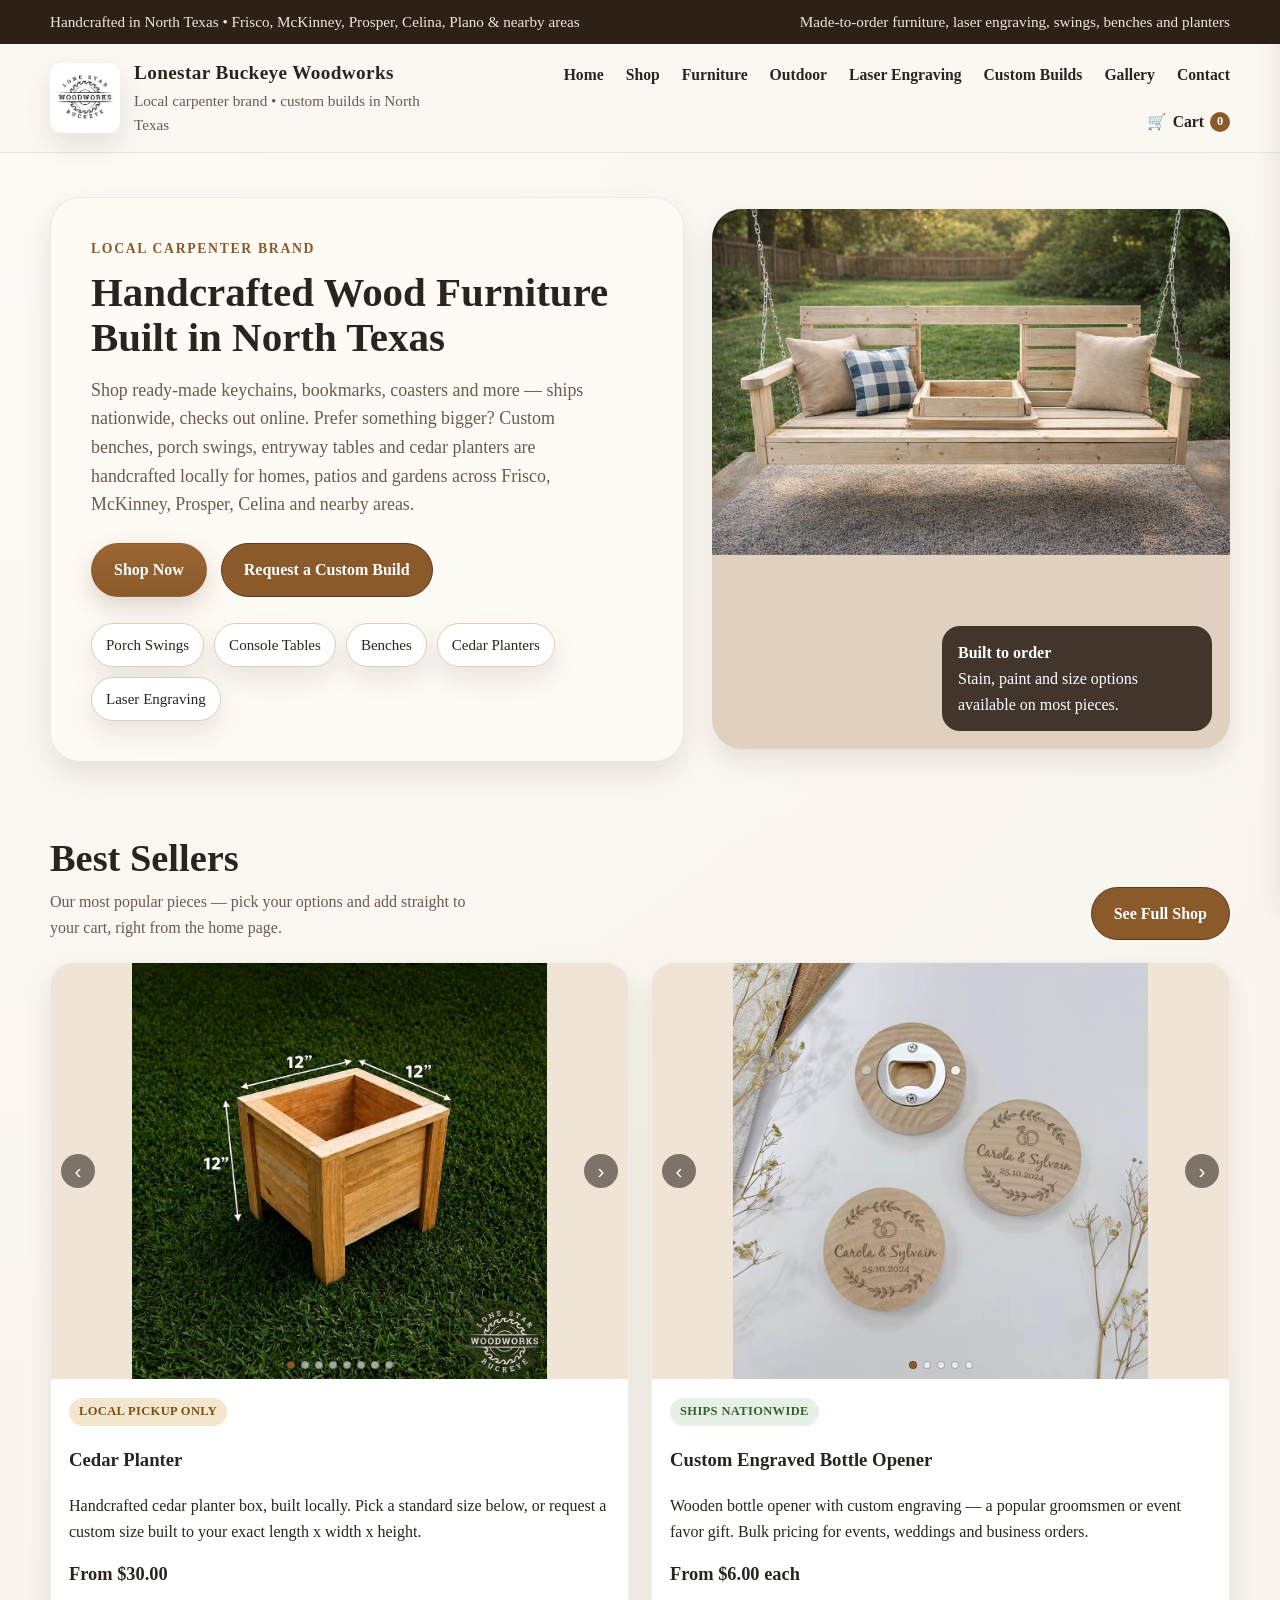
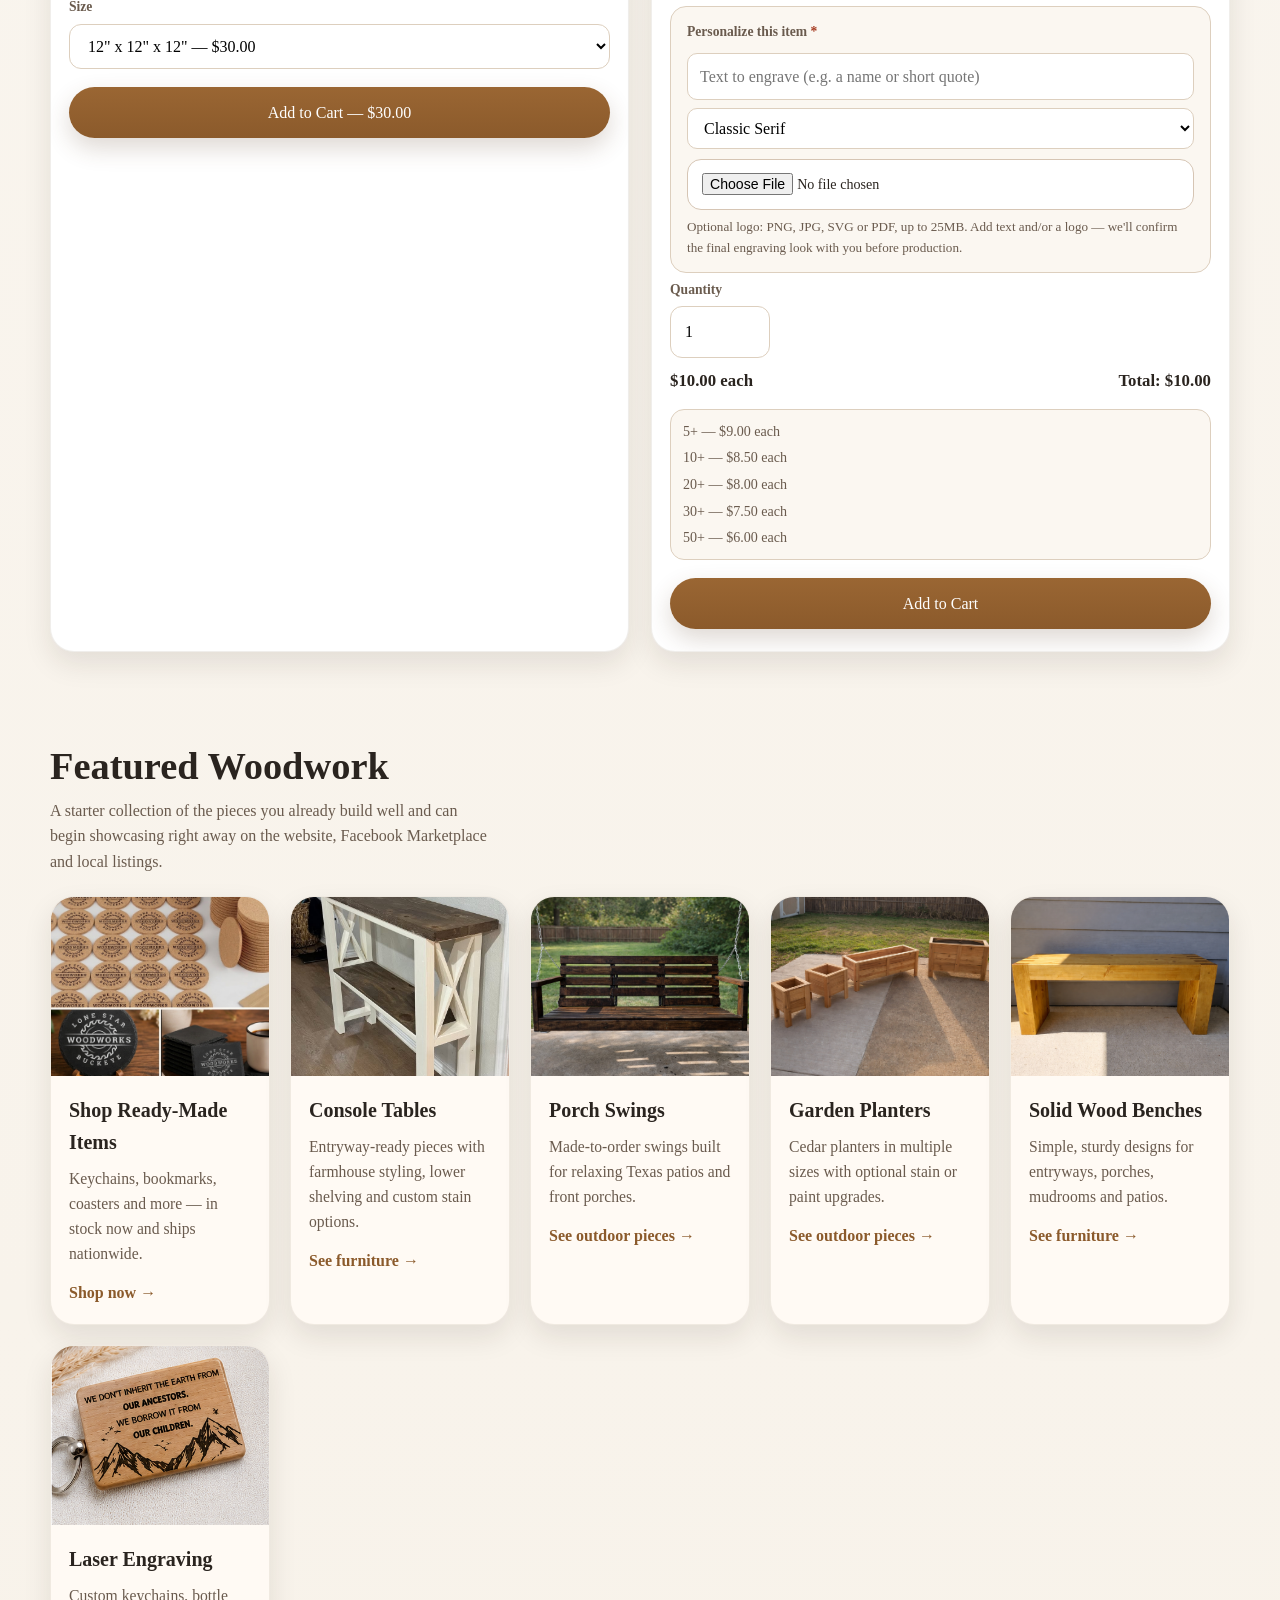
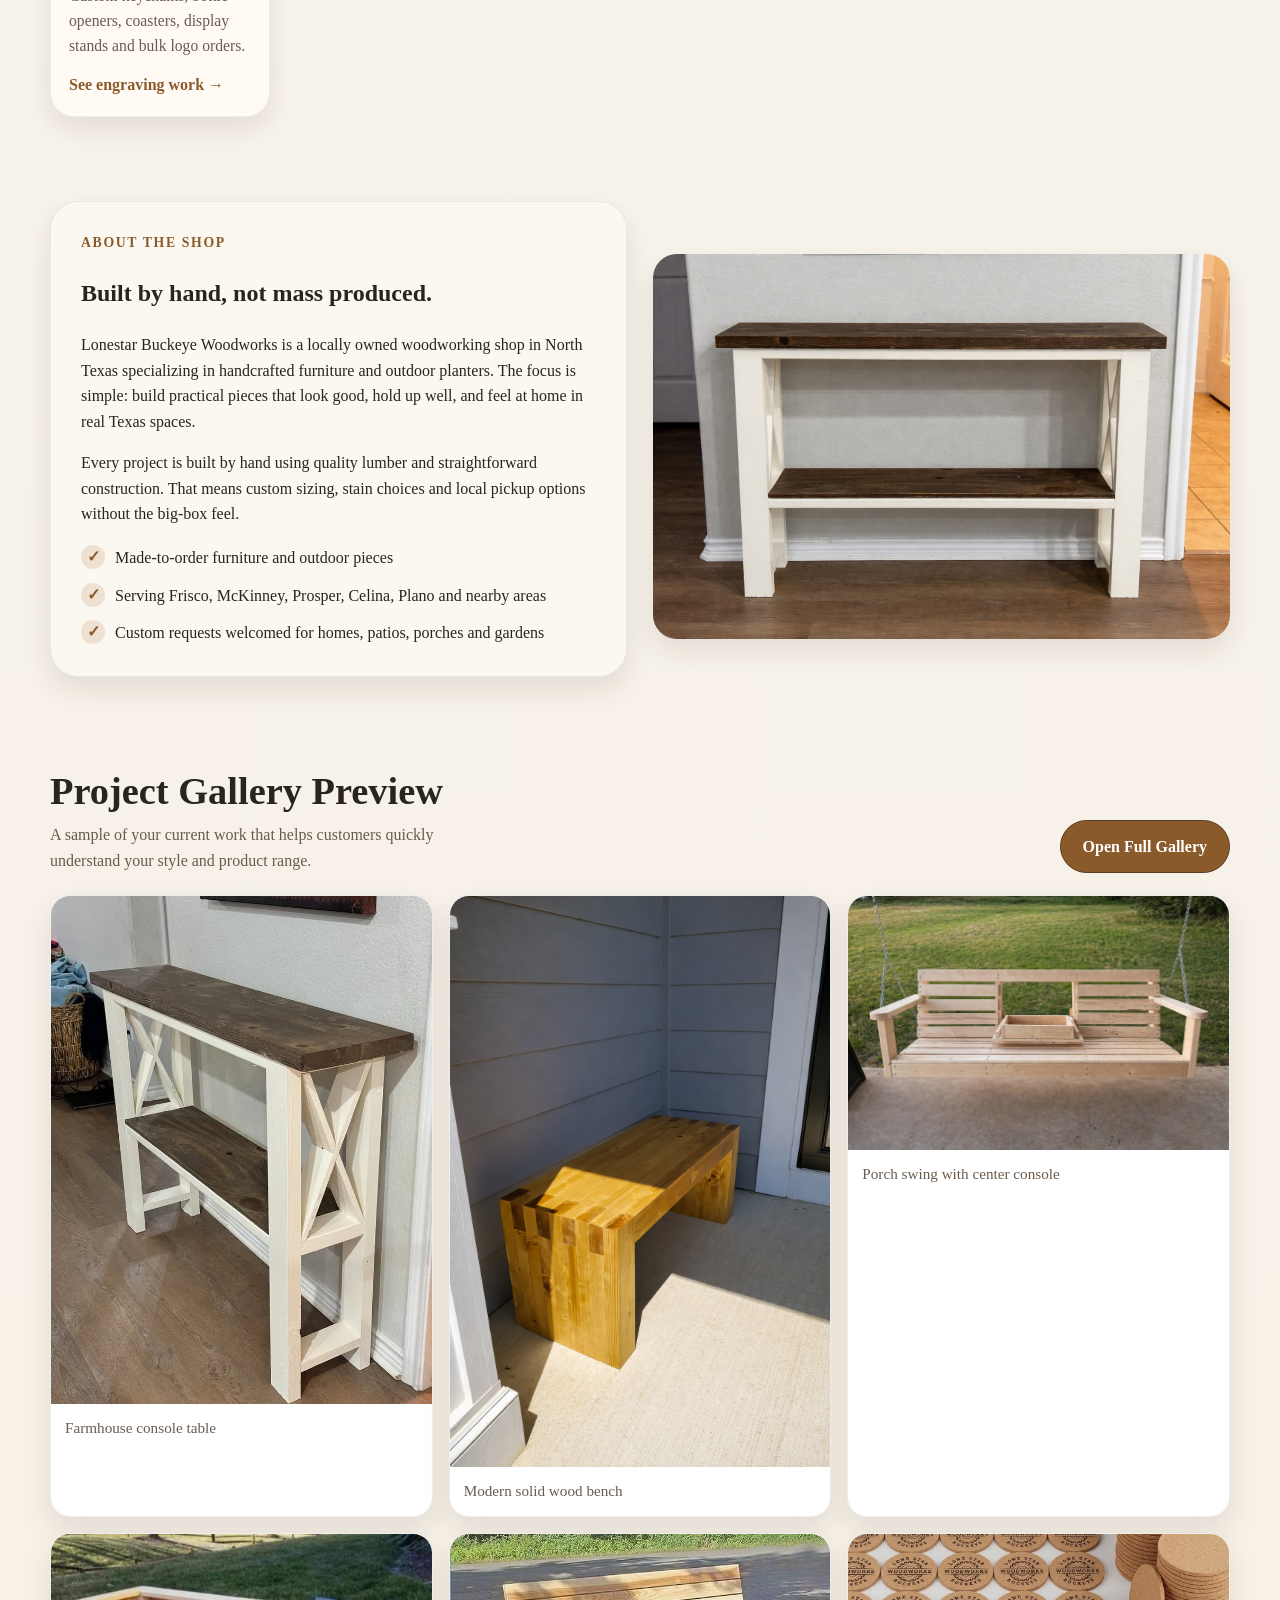
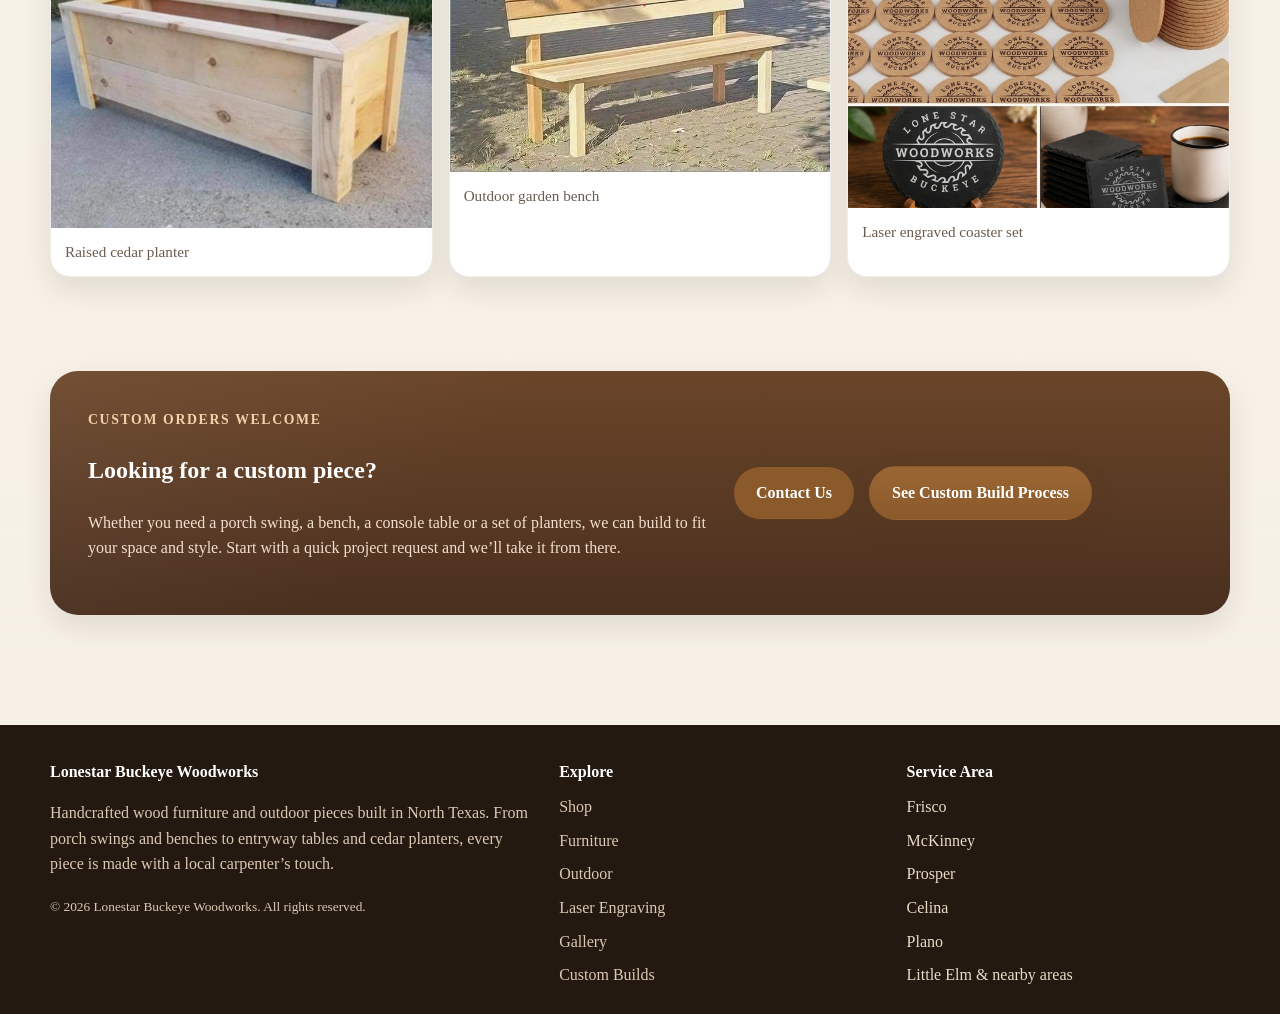
==== index.html @ 659926ca "Add online shop: cart, Stripe checkout, product catalog Adds a full shopping cart and checkout exper" ====
<!DOCTYPE html>
<html lang="en">
<head>
  <meta charset="UTF-8">
  <meta name="viewport" content="width=device-width, initial-scale=1.0">
  <title>Home | Lonestar Buckeye Woodworks</title>
  <meta name="description" content="Handcrafted wood furniture in Frisco, Texas. Porch swings, benches, console tables and cedar planters built locally in North Texas.">
  <link rel="icon" href="images/logo.png">
  <link rel="stylesheet" href="style.css">
</head>
<body>

<div class="topbar">
  <div class="container">
    <div>Handcrafted in North Texas • Frisco, McKinney, Prosper, Celina, Plano & nearby areas</div>
    <div>Made-to-order furniture, laser engraving, swings, benches and planters</div>
  </div>
</div>
<header class="site-header">
  <div class="container nav-wrap">
    <a class="brand" href="index.html">
      <img src="images/logo.png" alt="Lonestar Buckeye Woodworks logo">
      <div class="brand-text">
        <strong>Lonestar Buckeye Woodworks</strong>
        <span>Local carpenter brand • custom builds in North Texas</span>
      </div>
    </a>
    <nav class="nav" aria-label="Primary">
      <a href="index.html">Home</a>
      <a href="shop.html">Shop</a>
      <a href="furniture.html">Furniture</a>
      <a href="outdoor.html">Outdoor</a>
      <a href="laser-engraving.html">Laser Engraving</a>
      <a href="custom-builds.html">Custom Builds</a>
      <a href="gallery.html">Gallery</a>
      <a href="contact.html">Contact</a>
      <a href="cart.html" id="cart-nav-toggle" class="cart-link"><span aria-hidden="true">🛒</span> Cart <span class="cart-badge">0</span></a>
    </nav>
  </div>
</header>


<main>
  <section class="hero">
    <div class="container hero-grid">
      <div class="hero-copy">
        <div class="eyebrow">Local Carpenter Brand</div>
        <h1>Handcrafted Wood Furniture Built in North Texas</h1>
        <p>Shop ready-made keychains, bookmarks, coasters and more — ships nationwide, checks out online. Prefer something bigger? Custom benches, porch swings, entryway tables and cedar planters are handcrafted locally for homes, patios and gardens across Frisco, McKinney, Prosper, Celina and nearby areas.</p>
        <div class="hero-actions">
          <a class="btn btn-primary" href="shop.html">Shop Now</a>
          <a class="btn btn-secondary" href="contact.html">Request a Custom Build</a>
        </div>
        <div class="service-tags">
          <span>Porch Swings</span>
          <span>Console Tables</span>
          <span>Benches</span>
          <span>Cedar Planters</span>
          <span>Laser Engraving</span>
        </div>
      </div>
      <div class="hero-photo">
        <img src="images/hero-swing.jpg" alt="Handcrafted porch swing by Lonestar Buckeye Woodworks">
        <div class="hero-badge">
          <strong>Built to order</strong>
          Stain, paint and size options available on most pieces.
        </div>
      </div>
    </div>
  </section>

  <section class="section">
    <div class="container">
      <div class="section-title">
        <div>
          <h2>Best Sellers</h2>
          <p>Our most popular pieces — pick your options and add straight to your cart, right from the home page.</p>
        </div>
        <a class="btn btn-secondary" href="shop.html">See Full Shop</a>
      </div>
      <div class="product-grid" id="home-best-sellers-grid"></div>
    </div>
  </section>

  <section class="section">
    <div class="container">
      <div class="section-title">
        <div>
          <h2>Featured Woodwork</h2>
          <p>A starter collection of the pieces you already build well and can begin showcasing right away on the website, Facebook Marketplace and local listings.</p>
        </div>
      </div>

      <div class="card-grid">
        <a class="card" href="shop.html">
          <div class="card-media"><img src="images/laser-coaster-collage.jpg" alt="Ready-made shop items"></div>
          <div class="card-body">
            <h3>Shop Ready-Made Items</h3>
            <p>Keychains, bookmarks, coasters and more — in stock now and ships nationwide.</p>
            <span class="link-arrow">Shop now →</span>
          </div>
        </a>

        <a class="card" href="furniture.html#console-tables">
          <div class="card-media"><img src="images/console-table.jpg" alt="Farmhouse console table"></div>
          <div class="card-body">
            <h3>Console Tables</h3>
            <p>Entryway-ready pieces with farmhouse styling, lower shelving and custom stain options.</p>
            <span class="link-arrow">See furniture →</span>
          </div>
        </a>

        <a class="card" href="outdoor.html#porch-swings">
          <div class="card-media"><img src="images/swing-finished.jpg" alt="Dark stained porch swing"></div>
          <div class="card-body">
            <h3>Porch Swings</h3>
            <p>Made-to-order swings built for relaxing Texas patios and front porches.</p>
            <span class="link-arrow">See outdoor pieces →</span>
          </div>
        </a>

        <a class="card" href="outdoor.html#planters">
          <div class="card-media"><img src="images/planter-group.jpg" alt="Cedar planter collection"></div>
          <div class="card-body">
            <h3>Garden Planters</h3>
            <p>Cedar planters in multiple sizes with optional stain or paint upgrades.</p>
            <span class="link-arrow">See outdoor pieces →</span>
          </div>
        </a>

        <a class="card" href="furniture.html#benches">
          <div class="card-media"><img src="images/bench-front.jpg" alt="Solid wood bench"></div>
          <div class="card-body">
            <h3>Solid Wood Benches</h3>
            <p>Simple, sturdy designs for entryways, porches, mudrooms and patios.</p>
            <span class="link-arrow">See furniture →</span>
          </div>
        </a>

        <a class="card" href="laser-engraving.html">
          <div class="card-media"><img src="images/laser-keychain-custom-6.png" alt="Laser engraved wood keychain"></div>
          <div class="card-body">
            <h3>Laser Engraving</h3>
            <p>Custom keychains, bottle openers, coasters, display stands and bulk logo orders.</p>
            <span class="link-arrow">See engraving work →</span>
          </div>
        </a>
      </div>
    </div>
  </section>

  <section class="section">
    <div class="container about">
      <div class="panel">
        <div class="eyebrow">About the shop</div>
        <h2>Built by hand, not mass produced.</h2>
        <p>Lonestar Buckeye Woodworks is a locally owned woodworking shop in North Texas specializing in handcrafted furniture and outdoor planters. The focus is simple: build practical pieces that look good, hold up well, and feel at home in real Texas spaces.</p>
        <p>Every project is built by hand using quality lumber and straightforward construction. That means custom sizing, stain choices and local pickup options without the big-box feel.</p>
        <div class="checklist">
          <div><span class="check">✓</span><span>Made-to-order furniture and outdoor pieces</span></div>
          <div><span class="check">✓</span><span>Serving Frisco, McKinney, Prosper, Celina, Plano and nearby areas</span></div>
          <div><span class="check">✓</span><span>Custom requests welcomed for homes, patios, porches and gardens</span></div>
        </div>
      </div>
      <div class="hero-mini">
        <img src="images/console-front.jpg" alt="Entryway console table by Lonestar Buckeye Woodworks">
      </div>
    </div>
  </section>

  <section class="section">
    <div class="container">
      <div class="section-title">
        <div>
          <h2>Project Gallery Preview</h2>
          <p>A sample of your current work that helps customers quickly understand your style and product range.</p>
        </div>
        <a class="btn btn-secondary" href="gallery.html">Open Full Gallery</a>
      </div>

      <div class="gallery-grid">
        <figure><img src="images/console-table.jpg" alt="Console table"><figcaption>Farmhouse console table</figcaption></figure>
        <figure><img src="images/bench-side.jpg" alt="Modern bench"><figcaption>Modern solid wood bench</figcaption></figure>
        <figure><img src="images/swing-console.jpg" alt="Porch swing with console"><figcaption>Porch swing with center console</figcaption></figure>
        <figure><img src="images/planter-large.jpg" alt="Raised planter"><figcaption>Raised cedar planter</figcaption></figure>
        <figure><img src="images/garden-bench.jpg" alt="Garden bench"><figcaption>Outdoor garden bench</figcaption></figure>
        <figure><img src="images/laser-coaster-collage.jpg" alt="Laser engraved coasters"><figcaption>Laser engraved coaster set</figcaption></figure>
      </div>
    </div>
  </section>

  <section class="cta">
    <div class="container">
      <div class="cta-box">
        <div>
          <div class="eyebrow" style="color:#f2d2a9">Custom orders welcome</div>
          <h2>Looking for a custom piece?</h2>
          <p>Whether you need a porch swing, a bench, a console table or a set of planters, we can build to fit your space and style. Start with a quick project request and we’ll take it from there.</p>
        </div>
        <div style="display:flex; gap:14px; flex-wrap:wrap; justify-content:flex-start">
          <a class="btn btn-secondary" href="contact.html">Contact Us</a>
          <a class="btn btn-primary" href="custom-builds.html">See Custom Build Process</a>
        </div>
      </div>
    </div>
  </section>
</main>


<footer class="footer">
  <div class="container footer-grid">
    <div>
      <h4>Lonestar Buckeye Woodworks</h4>
      <p>Handcrafted wood furniture and outdoor pieces built in North Texas. From porch swings and benches to entryway tables and cedar planters, every piece is made with a local carpenter’s touch.</p>
      <small>© <span id="year"></span> Lonestar Buckeye Woodworks. All rights reserved.</small>
    </div>
    <div>
      <h4>Explore</h4>
      <div class="list">
        <a href="shop.html">Shop</a>
        <a href="furniture.html">Furniture</a>
        <a href="outdoor.html">Outdoor</a>
        <a href="laser-engraving.html">Laser Engraving</a>
        <a href="gallery.html">Gallery</a>
        <a href="custom-builds.html">Custom Builds</a>
      </div>
    </div>
    <div>
      <h4>Service Area</h4>
      <div class="list">
        <span>Frisco</span>
        <span>McKinney</span>
        <span>Prosper</span>
        <span>Celina</span>
        <span>Plano</span>
        <span>Little Elm & nearby areas</span>
      </div>
    </div>
  </div>
</footer>
<script src="script.js"></script>
<script src="products.js"></script>
<script src="cart.js"></script>

</body>
</html>
---- style.css ----
:root{
  --bg:#f6f0e6;
  --paper:#fbf7f1;
  --ink:#2a241f;
  --muted:#6a5b4e;
  --wood:#8b5a2b;
  --wood-dark:#5b3a22;
  --line:#ddcfbe;
  --card:#fffaf4;
  --shadow:0 12px 28px rgba(44, 28, 15, .10);
  --radius:18px;
  --max:1180px;
}
*{box-sizing:border-box}
html{scroll-behavior:smooth}
body{
  margin:0;
  font-family: Georgia, "Times New Roman", serif;
  color:var(--ink);
  background:
    radial-gradient(circle at top left, rgba(255,255,255,.45), transparent 28%),
    linear-gradient(180deg, #faf6f0, var(--bg));
  line-height:1.6;
}
img{max-width:100%;display:block}
a{color:inherit;text-decoration:none}
.container{width:min(calc(100% - 32px), var(--max)); margin:0 auto}
.topbar{
  background:#2d2017;
  color:#f4e7d7;
  font-size:.95rem;
}
.topbar .container{
  display:flex; gap:16px; justify-content:space-between; align-items:center;
  padding:10px 0;
  flex-wrap:wrap;
}
.site-header{
  position:sticky; top:0; z-index:50;
  backdrop-filter: blur(10px);
  background:rgba(251,247,241,.92);
  border-bottom:1px solid rgba(107,88,66,.12);
}
.nav-wrap{
  display:flex; align-items:center; justify-content:space-between;
  gap:20px; padding:14px 0;
}
.brand{display:flex; align-items:center; gap:14px; min-width:0}
.brand img{width:70px; height:70px; object-fit:contain; border-radius:12px; background:white; padding:6px; box-shadow:var(--shadow)}
.brand-text{min-width:0}
.brand-text strong{display:block; font-size:1.2rem; letter-spacing:.02em}
.brand-text span{display:block; color:var(--muted); font-size:.95rem}
.nav{
  display:flex; gap:22px; align-items:center; flex-wrap:wrap; justify-content:flex-end;
}
.nav a{font-weight:700; font-size:.98rem}
.nav a:hover{color:var(--wood)}
.btn{
  display:inline-flex; align-items:center; justify-content:center;
  border-radius:999px; padding:13px 22px; font-weight:700;
  transition:.2s ease; border:1px solid transparent;
}
.btn-primary{background:linear-gradient(180deg, #9a6633, var(--wood)); color:#fff; box-shadow:0 10px 24px rgba(91,58,34,.20)}
.btn-primary:hover{transform:translateY(-1px)}
.btn-secondary{background:var(--wood); color:#fff; border-color:var(--wood-dark)}
.btn-secondary:hover{background:var(--wood-dark); border-color:var(--wood-dark)}
.hero{
  padding:44px 0 24px;
}
.hero-grid{
  display:grid; grid-template-columns:1.1fr .9fr; gap:28px; align-items:center;
}
.hero-copy{
  background:rgba(255,251,245,.74);
  border:1px solid rgba(139,90,43,.12);
  border-radius:30px;
  padding:40px;
  box-shadow:var(--shadow);
}
.eyebrow{
  color:var(--wood);
  text-transform:uppercase;
  letter-spacing:.12em;
  font-size:.86rem;
  font-weight:700;
}
.hero h1{
  font-size:clamp(2rem, 3.2vw, 3.5rem);
  line-height:1.1;
  margin:10px 0 16px;
}
.hero p{
  font-size:1.12rem; color:var(--muted); max-width:58ch; margin:0 0 24px;
}
.hero-actions{display:flex; gap:14px; flex-wrap:wrap; margin-bottom:26px}
.service-tags{display:flex; gap:10px; flex-wrap:wrap}
.service-tags span{
  background:#fff; border:1px solid var(--line); padding:9px 14px;
  border-radius:999px; font-size:.94rem; box-shadow:var(--shadow)
}
.hero-photo{
  position:relative; border-radius:30px; overflow:hidden; box-shadow:var(--shadow);
  min-height:540px; background:#dfd0bf;
}
.hero-photo img{width:100%; height:100%; object-fit:cover}
.hero-badge{
  position:absolute; right:18px; bottom:18px; background:rgba(45,32,23,.88); color:#fff;
  padding:14px 16px; border-radius:18px; max-width:270px;
}
.hero-badge strong{display:block}
.section{
  padding:42px 0;
}
.section-title{display:flex; align-items:end; justify-content:space-between; gap:14px; margin-bottom:22px}
.section-title h2{
  font-size:clamp(1.8rem, 3vw, 2.7rem); margin:0;
}
.section-title p{margin:0; color:var(--muted); max-width:55ch}
.card-grid{
  display:grid; grid-template-columns:repeat(auto-fit, minmax(220px, 1fr)); gap:20px;
}
.card{
  background:var(--card); border:1px solid rgba(107,88,66,.10); border-radius:24px; overflow:hidden; box-shadow:var(--shadow);
}
.card-media{aspect-ratio: 1 / .82; overflow:hidden}
.card-media img{width:100%; height:100%; object-fit:cover; transition:transform .35s ease}
.card:hover .card-media img{transform:scale(1.03)}
.card-body{padding:18px}
.card-body h3{margin:0 0 8px; font-size:1.25rem}
.card-body p{margin:0 0 14px; color:var(--muted); font-size:.98rem}
.link-arrow{font-weight:700; color:var(--wood)}
.about{
  display:grid; grid-template-columns:1fr 1fr; gap:26px; align-items:center;
}
.panel{
  background:var(--paper); border:1px solid rgba(107,88,66,.10); border-radius:28px; padding:30px; box-shadow:var(--shadow)
}
.checklist{display:grid; gap:12px; margin-top:18px}
.checklist div{display:flex; gap:10px; align-items:flex-start}
.check{width:24px; height:24px; border-radius:50%; background:#efe1d2; color:var(--wood); display:inline-flex; align-items:center; justify-content:center; font-weight:700; flex:none}
.gallery-grid{
  display:grid; grid-template-columns:repeat(3, 1fr); gap:16px;
}
.gallery-grid figure{
  margin:0; background:#fff; border-radius:20px; overflow:hidden; box-shadow:var(--shadow); border:1px solid rgba(107,88,66,.1)
}
.gallery-grid img{width:100%;height:auto;display:block;object-fit:contain;}
.gallery-grid figcaption{padding:12px 14px; font-size:.95rem; color:var(--muted)}
.cta{
  padding:52px 0 70px;
}
.cta-box{
  background:
    linear-gradient(135deg, rgba(255,255,255,.06), transparent 36%),
    linear-gradient(180deg, #6a4528, #4a2f1f);
  color:#fff; border-radius:28px; padding:38px; box-shadow:var(--shadow);
  display:grid; grid-template-columns:1.15fr .85fr; gap:24px; align-items:center;
}
.cta-box p{color:#f2dfcd}
.footer{
  background:#241910; color:#eadbc8; margin-top:40px; padding:34px 0 26px;
}
.footer-grid{
  display:grid; grid-template-columns:1.2fr .8fr .8fr; gap:24px;
}
.footer small, .footer p, .footer a{color:#dbc8b3}
.footer h4{margin:0 0 10px; color:#fff}
.list{display:grid; gap:8px}
.hero-mini{
  border-radius:24px; overflow:hidden; box-shadow:var(--shadow); margin-top:16px;
}
.page-hero{
  padding:28px 0 10px;
}
.page-hero .panel{
  display:grid; grid-template-columns:1fr .9fr; gap:24px; align-items:center;
}
.page-hero h1{margin:.2rem 0 .8rem; font-size:clamp(2rem, 3vw, 3.4rem)}
.page-hero p{color:var(--muted)}
.product-grid{display:grid; grid-template-columns:repeat(2,1fr); gap:22px}
.product{
  background:#fff; border:1px solid rgba(107,88,66,.1); border-radius:24px; overflow:hidden; box-shadow:var(--shadow)
}
.product img{width:100%; aspect-ratio:1 / .72; object-fit:contain; background:#efe4d5}
.product .body{padding:18px 18px 22px}
.meta{display:flex; gap:10px; flex-wrap:wrap; margin:10px 0 14px}
.meta span{font-size:.9rem; padding:7px 10px; border:1px solid var(--line); border-radius:999px; background:#fbf7f1}
.notice{
  background:#fff7ea; border:1px solid #ead3a8; color:#6b4b13;
  border-radius:18px; padding:16px 18px; margin-top:16px;
}
.buy-now-link{display:inline-flex; margin-top:14px}
.contact-grid{display:grid; grid-template-columns:.95fr 1.05fr; gap:22px}
.form-card{
  background:#fff; border-radius:24px; box-shadow:var(--shadow); border:1px solid rgba(107,88,66,.1); padding:24px;
}
label{display:block; margin-bottom:6px; font-weight:700}
input, select, textarea{
  width:100%; padding:13px 14px; border-radius:14px; border:1px solid #d6c5b4; background:#fff; font:inherit;
}
textarea{min-height:140px; resize:vertical}
.form-row{display:grid; grid-template-columns:1fr 1fr; gap:14px}
.form-stack{display:grid; gap:14px}
.note{font-size:.92rem; color:var(--muted)}
@media (max-width: 980px){
  .hero-grid,.about,.cta-box,.page-hero .panel,.contact-grid{grid-template-columns:1fr}
  .card-grid{grid-template-columns:repeat(2,1fr)}
  .gallery-grid{grid-template-columns:repeat(2,1fr)}
  .footer-grid{grid-template-columns:1fr 1fr}
  .hero-photo{min-height:420px}
}
@media (max-width: 700px){
  .nav-wrap{flex-direction:column; align-items:flex-start}
  .nav{gap:14px}
  .card-grid,.gallery-grid,.product-grid,.form-row,.footer-grid{grid-template-columns:1fr}
  .hero-copy,.panel,.cta-box,.form-card{padding:22px}
  .hero{padding-top:24px}
  .brand img{width:58px;height:58px}
}


.video-grid{display:grid; grid-template-columns:repeat(2,1fr); gap:20px; margin-top:22px}
.video-card{background:#fff; border:1px solid rgba(107,88,66,.1); border-radius:24px; overflow:hidden; box-shadow:var(--shadow)}
.video-card video,.video-card img{width:100%; aspect-ratio:16/10; object-fit:cover; background:#000}
.video-card .body{padding:16px 18px}
.small-gallery{display:grid; grid-template-columns:repeat(4,1fr); gap:16px; margin-top:18px}
.small-gallery figure{margin:0; background:#fff; border-radius:18px; overflow:hidden; box-shadow:var(--shadow); border:1px solid rgba(107,88,66,.1)}
.small-gallery img{width:100%; aspect-ratio:1 / 1; object-fit:cover}
.small-gallery figcaption{padding:10px 12px; font-size:.92rem; color:var(--muted)}
@media (max-width: 980px){
  .video-grid,.small-gallery{grid-template-columns:repeat(2,1fr)}
}
@media (max-width: 700px){
  .video-grid,.small-gallery{grid-template-columns:1fr}
}

.engraving-split{display:grid; grid-template-columns:1.05fr .95fr; gap:22px; align-items:start}
.engraving-right{display:grid; gap:22px}
.engraving-collage-panel{padding:24px}
.split-heading{margin:.2rem 0 .5rem; font-size:1.45rem}
.split-copy{margin:0 0 16px; color:var(--muted)}
.keychain-collage-single{background:#fff; border-radius:18px; overflow:hidden; border:1px solid rgba(107,88,66,.1); box-shadow:var(--shadow); padding:14px}
.keychain-collage-single img{display:block; width:100%; height:auto; border-radius:12px}
@media (max-width: 980px){
  .engraving-split{grid-template-columns:1fr}
}

/* Shopping cart: nav badge, drawer, product buy buttons, cart page */
.cart-link{position:relative; display:inline-flex; align-items:center; gap:6px}
.cart-badge{
  background:var(--wood); color:#fff; border-radius:999px; font-size:.78rem;
  font-weight:700; min-width:20px; height:20px; display:inline-flex;
  align-items:center; justify-content:center; padding:0 5px;
}
.cart-overlay{
  position:fixed; inset:0; background:rgba(36,25,16,.45); opacity:0; visibility:hidden;
  transition:opacity .2s ease; z-index:90;
}
.cart-overlay.is-open{opacity:1; visibility:visible}
.cart-drawer{
  position:fixed; top:0; right:0; height:100%; width:min(420px, 100%);
  background:var(--paper); box-shadow:var(--shadow); z-index:91;
  display:flex; flex-direction:column; transform:translateX(100%);
  transition:transform .25s ease; border-left:1px solid var(--line);
}
.cart-drawer.is-open{transform:translateX(0)}
.cart-drawer-head{
  display:flex; align-items:center; justify-content:space-between;
  padding:20px 22px; border-bottom:1px solid var(--line);
}
.cart-drawer-head h3{margin:0}
.cart-close{
  background:none; border:none; font-size:1.6rem; line-height:1; cursor:pointer; color:var(--muted);
}
.cart-drawer-items{flex:1; overflow-y:auto; padding:14px 22px}
.cart-drawer-footer{padding:18px 22px 22px; border-top:1px solid var(--line); display:grid; gap:12px}
.cart-subtotal-row{display:flex; justify-content:space-between; align-items:center; font-size:1.1rem}
.cart-checkout-btn{width:100%; border:none; cursor:pointer; font:inherit}
.cart-view-btn{width:100%}
.cart-note{margin:0; font-size:.85rem; color:var(--muted)}
.cart-note a{text-decoration:underline}
.cart-empty{color:var(--muted)}

.cart-line{display:grid; grid-template-columns:56px 1fr auto; gap:12px; align-items:center; padding:12px 0; border-bottom:1px solid var(--line)}
.cart-line img{width:56px; height:56px; object-fit:cover; border-radius:12px}
.cart-line-body{display:grid; gap:4px}
.cart-line-price{font-size:.85rem; color:var(--muted)}
.cart-line-total{font-weight:700}
.cart-qty{display:flex; align-items:center; gap:8px; margin-top:4px}
.qty-btn{
  width:26px; height:26px; border-radius:50%; border:1px solid var(--line); background:#fff;
  cursor:pointer; font-size:1rem; line-height:1; display:inline-flex; align-items:center; justify-content:center;
}
.qty-value{min-width:18px; text-align:center; font-weight:700}
.qty-remove{background:none; border:none; color:var(--muted); text-decoration:underline; cursor:pointer; font-size:.85rem; margin-left:6px}

.product-price{font-weight:700; font-size:1.15rem; margin:6px 0 4px}
.add-to-cart-btn{width:100%; border:none; cursor:pointer; font:inherit; margin-top:8px}

.product-carousel{position:relative; aspect-ratio:1 / .72; overflow:hidden; background:#efe4d5}
.carousel-viewport{position:relative; width:100%; height:100%}
.carousel-slide{
  position:absolute; inset:0; width:100%; height:100%; object-fit:contain;
  opacity:0; transition:opacity .25s ease; display:block;
}
.carousel-slide.is-active{opacity:1}
.carousel-nav{
  position:absolute; top:50%; transform:translateY(-50%); z-index:2;
  width:34px; height:34px; border-radius:50%; border:none; cursor:pointer;
  background:rgba(36,25,16,.55); color:#fff; font-size:1.3rem; line-height:1;
  display:inline-flex; align-items:center; justify-content:center;
}
.carousel-nav:hover{background:rgba(36,25,16,.8)}
.carousel-prev{left:10px}
.carousel-next{right:10px}
.carousel-dots{position:absolute; bottom:10px; left:0; right:0; z-index:2; display:flex; justify-content:center; gap:6px}
.carousel-dot{
  width:8px; height:8px; border-radius:50%; background:rgba(255,255,255,.6);
  border:1px solid rgba(36,25,16,.3); cursor:pointer;
}
.carousel-dot.is-active{background:var(--wood)}

.shape-toggle{display:flex; gap:8px; margin:4px 0}
.shape-btn{
  border:1px solid var(--line); background:#fff; color:var(--ink); cursor:pointer; font:inherit;
  padding:8px 16px; border-radius:999px; font-weight:700; font-size:.92rem;
}
.shape-btn.is-active{background:var(--wood); border-color:var(--wood); color:#fff}

/* Engraving customization panel (text/font or logo upload) */
.customize-panel{
  margin-top:16px; padding:14px 16px; background:#fbf7f1; border:1px solid var(--line);
  border-radius:16px; display:grid; gap:10px;
}
.customize-label{margin:0; font-size:.85rem; font-weight:700; color:var(--muted)}
.required-mark{color:#a5391f}
.customize-text-fields{display:grid; gap:8px}
.customize-text-fields input, .customize-text-fields select{
  padding:10px 12px; border-radius:10px; border:1px solid var(--line); font:inherit; background:#fff; width:100%;
}
.customize-logo-fields{display:grid; gap:6px}
.customize-logo-fields input[type="file"]{font-size:.88rem}
.customize-logo-fields .note{margin:0; font-size:.82rem; color:var(--muted)}
.customize-error{margin:0; font-size:.85rem; color:#a5391f; font-weight:700}
.cart-line-custom{font-size:.82rem; color:var(--muted); font-style:italic}

/* Stain finish add-on (porch swings) */
.stain-panel{
  margin-top:16px; padding:14px 16px; background:#fbf7f1; border:1px solid var(--line);
  border-radius:16px; display:grid; gap:10px;
}
.stain-toggle{display:flex; align-items:center; gap:8px; font-weight:700; font-size:.92rem; cursor:pointer}
.stain-toggle input{width:auto; margin:0}
.stain-color-fields:not([hidden]){display:grid; gap:6px}
.stain-color-fields select{
  padding:10px 12px; border-radius:10px; border:1px solid var(--line); font:inherit; background:#fff; width:100%;
}
.stain-color-fields .note{margin:0; font-size:.82rem; color:var(--muted)}

.qty-picker{display:grid; gap:6px; margin-top:6px}
.qty-picker label{margin:0; font-size:.85rem; font-weight:700; color:var(--muted)}
.qty-picker select{
  padding:12px 14px; border-radius:12px; border:1px solid var(--line); background:#fff; font:inherit;
}
.custom-qty-fields{
  margin-top:10px; background:#fbf7f1; border:1px solid var(--line); border-radius:14px; padding:12px;
  align-items:center; gap:10px;
}
.custom-qty-fields:not([hidden]){display:flex}
.custom-qty-fields input{padding:8px 10px; width:80px}
.qty-picker-action{margin-top:10px}

.tiered-picker{display:grid; gap:6px; margin-top:6px}
.tiered-picker label{margin:0; font-size:.85rem; font-weight:700; color:var(--muted)}
.tiered-picker input{
  padding:12px 14px; border-radius:12px; border:1px solid var(--line); background:#fff; font:inherit; width:100px;
}
.tiered-price-line{
  display:flex; justify-content:space-between; align-items:center; margin-top:4px;
  font-weight:700; font-size:1.05rem;
}
.tiered-breaks{
  list-style:none; margin:8px 0 0; padding:10px 12px; display:grid; gap:4px;
  background:#fbf7f1; border:1px solid var(--line); border-radius:14px; font-size:.88rem; color:var(--muted);
}
.tiered-picker-action{margin-top:10px}

.size-picker{display:grid; gap:6px; margin-top:6px}
.size-picker label{margin:0; font-size:.85rem; font-weight:700; color:var(--muted)}
.size-picker select{
  padding:12px 14px; border-radius:12px; border:1px solid var(--line); background:#fff; font:inherit;
}
.custom-size-fields{margin-top:10px; background:#fbf7f1; border:1px solid var(--line); border-radius:14px; padding:12px}
.custom-size-fields .note{margin:0 0 10px}
.custom-size-row{display:grid; grid-template-columns:repeat(3,1fr); gap:8px}
.custom-size-row input{padding:10px 12px}
.size-picker-action{margin-top:10px}
@media (max-width: 480px){
  .custom-size-row{grid-template-columns:1fr}
}

.cart-page-grid{display:grid; grid-template-columns:1.6fr 1fr; gap:26px; align-items:start}
.cart-summary{position:sticky; top:100px}
.cart-summary-row{display:flex; justify-content:space-between; align-items:center; font-size:1.15rem; margin-bottom:14px}
#cart-page-checkout{width:100%; border:none; cursor:pointer; font:inherit}
#cart-page-checkout:disabled{opacity:.5; cursor:not-allowed}
@media (max-width: 900px){
  .cart-page-grid{grid-template-columns:1fr}
  .cart-summary{position:static}
}

/* Fulfillment tags (Ships / Local Pickup) + shop section grouping */
.fulfillment-tag{
  display:inline-flex; align-items:center; font-size:.78rem; font-weight:700;
  padding:4px 10px; border-radius:999px; text-transform:uppercase; letter-spacing:.03em;
}
.fulfillment-ships{background:#e7f0e6; color:#33622e}
.fulfillment-pickup{background:#f3e6cf; color:#7a4f12}
.cart-line-price .fulfillment-tag{
  margin-left:6px; font-size:.68rem; padding:2px 8px; text-transform:none; letter-spacing:0; font-weight:700;
}
.shop-section-title{margin:34px 0 18px}
.shop-section-title:first-of-type{margin-top:0}
.zip-change-link{
  background:none; border:none; padding:0; color:var(--wood); text-decoration:underline;
  cursor:pointer; font:inherit; font-size:inherit;
}

/* ZIP eligibility modal */
.zip-modal{
  position:fixed; top:50%; left:50%; transform:translate(-50%, -48%);
  width:min(420px, calc(100% - 32px)); background:var(--paper); border-radius:24px;
  box-shadow:var(--shadow); z-index:96; padding:28px; opacity:0; visibility:hidden;
  transition:opacity .2s ease, transform .2s ease;
}
.zip-modal.is-open{opacity:1; visibility:visible; transform:translate(-50%, -50%)}
#zip-modal-overlay{z-index:95}
.zip-modal-box{position:relative}
.zip-modal-box h3{margin:0 0 10px}
.zip-modal-box p{margin:0 0 16px; color:var(--muted)}
.zip-modal-box .cart-close{position:absolute; top:-10px; right:-10px}
.zip-modal-row{display:flex; gap:10px}
.zip-modal-row input{
  flex:1; padding:12px 14px; border-radius:12px; border:1px solid var(--line); font:inherit;
}
.zip-modal-row .btn{border:none; cursor:pointer; font:inherit; padding:12px 20px}
.zip-modal-message{margin:14px 0 0; font-size:.92rem}
.zip-modal-message.is-success{color:#33622e; font-weight:700}
.zip-modal-message.is-error{color:#a5391f}
.zip-modal-message a{color:inherit; text-decoration:underline}

/* Contact form with Formspree + drag and drop */
.contact-panel{max-width:980px;margin:0 auto}
.contact-form{display:grid;gap:20px}
.form-grid{display:grid;grid-template-columns:repeat(2,minmax(0,1fr));gap:18px}
.contact-form label{display:block;margin-bottom:8px;font-weight:700;color:#3b2a1a}
.contact-form input,.contact-form select,.contact-form textarea{
  width:100%;padding:14px 16px;border:1px solid var(--line, #d8c7b5);border-radius:12px;
  background:#fff;color:#2e261e;font:inherit;
}
.contact-form textarea{resize:vertical;min-height:160px}
.upload-wrap{display:grid;gap:10px}
.dropzone{position:relative;border:2px dashed #c8b29a;background:#fbf7f2;border-radius:18px;padding:28px 20px;cursor:pointer;transition:all .2s ease}
.dropzone:hover,.dropzone.is-dragover{border-color:#8b5a2b;background:#f6eee5}
.dropzone input[type="file"]{position:absolute;inset:0;width:100%;height:100%;opacity:0;cursor:pointer}
.dropzone-inner{display:grid;gap:6px;justify-items:center;text-align:center}
.dropzone-inner strong{font-size:1.05rem;color:#3b2a1a}
.dropzone-inner span{color:#6b6258}
.dropzone-inner small{color:#7b7268;max-width:42rem}
.file-list{list-style:none;margin:0;padding:0;display:grid;gap:8px}
.file-list li{background:#fff;border:1px solid var(--line, #d8c7b5);border-radius:10px;padding:10px 12px;color:#4b4035}
.form-actions{display:flex;gap:14px;flex-wrap:wrap;align-items:center}
.form-note{margin-top:18px}
@media (max-width: 768px){.form-grid{grid-template-columns:1fr}}
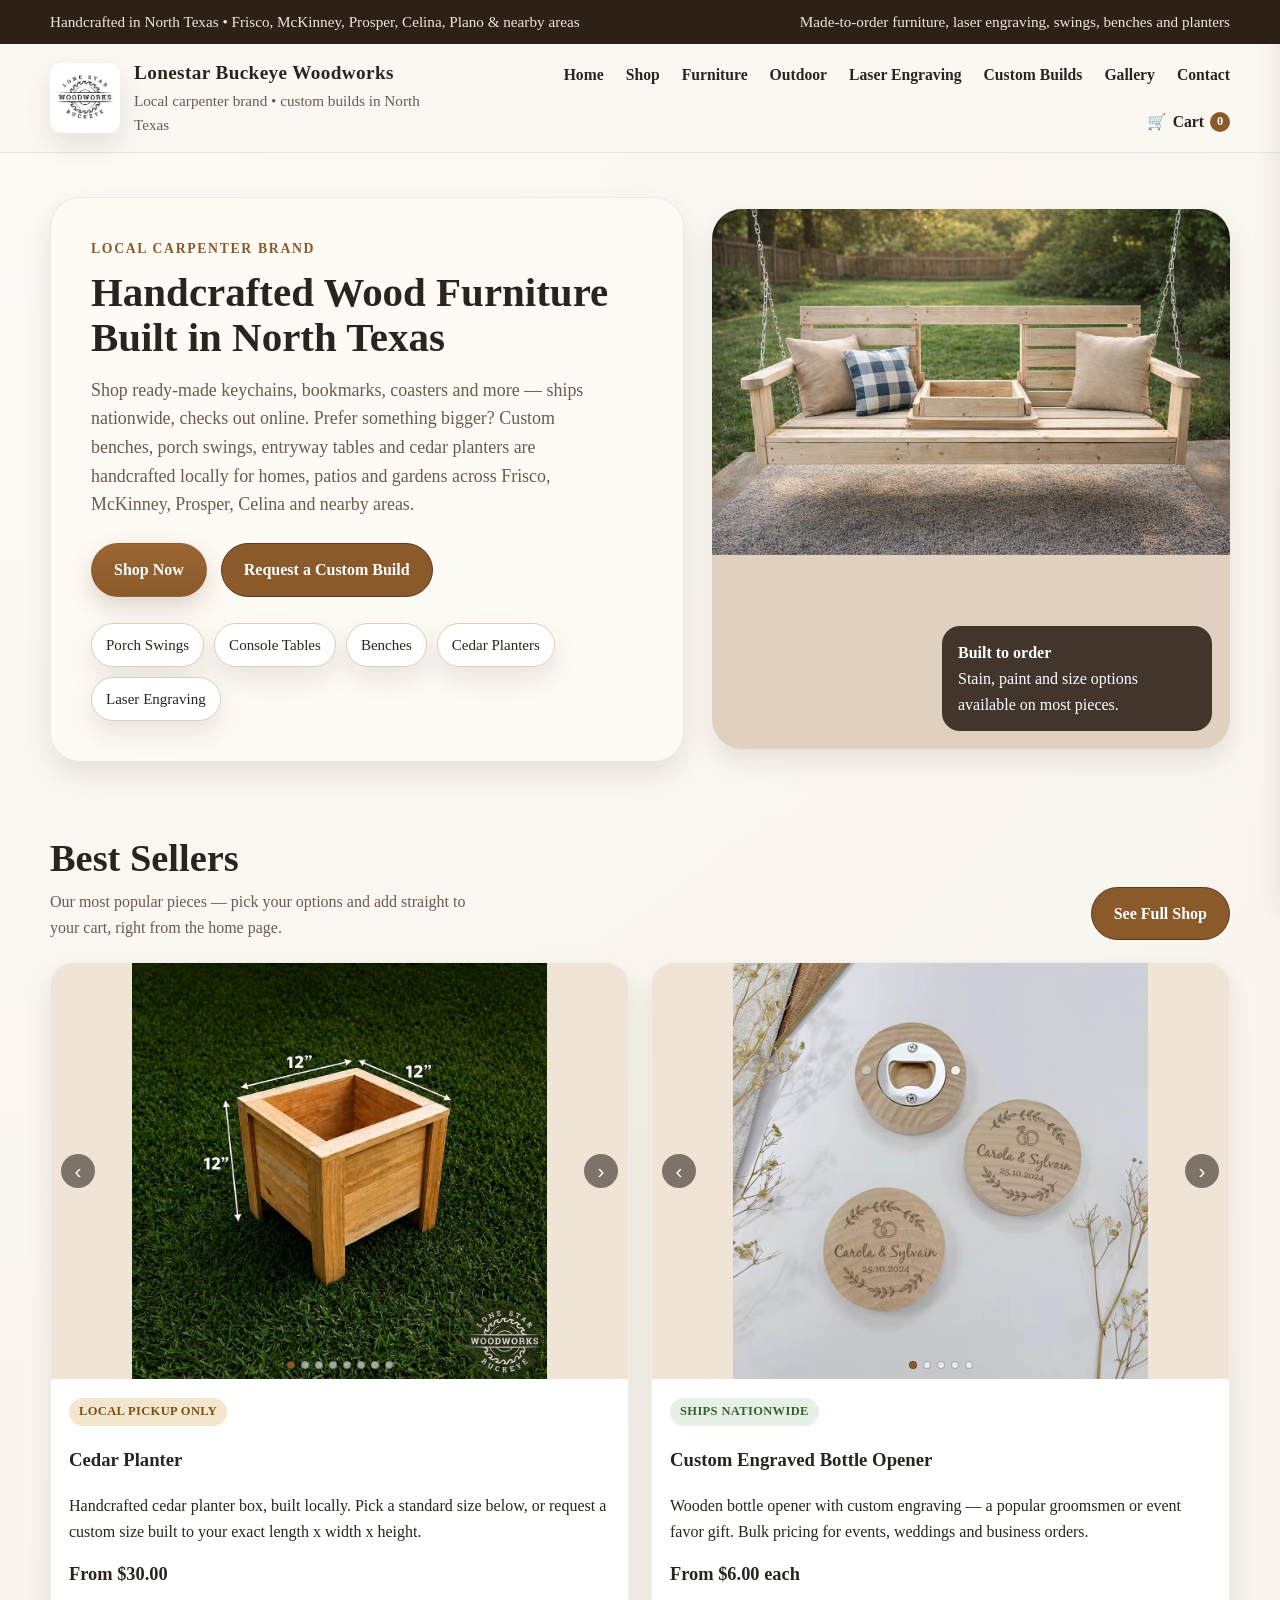
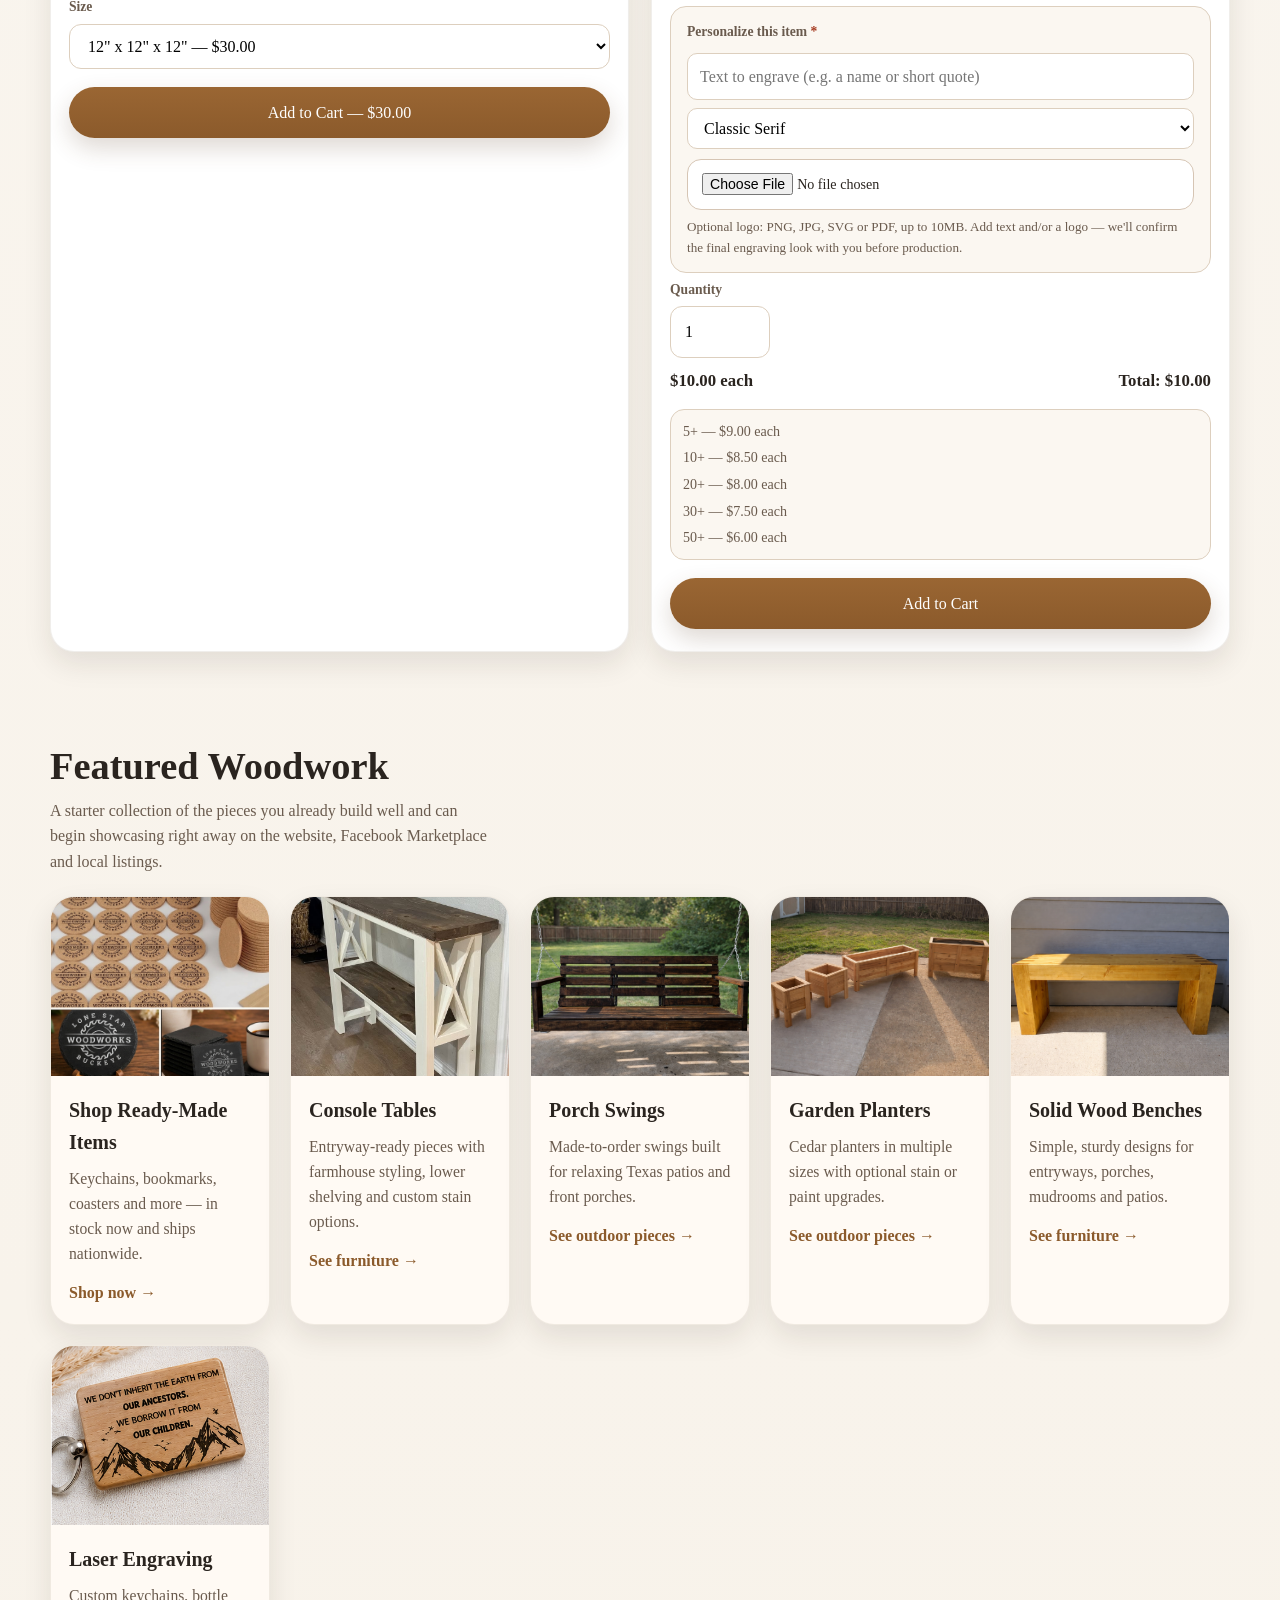
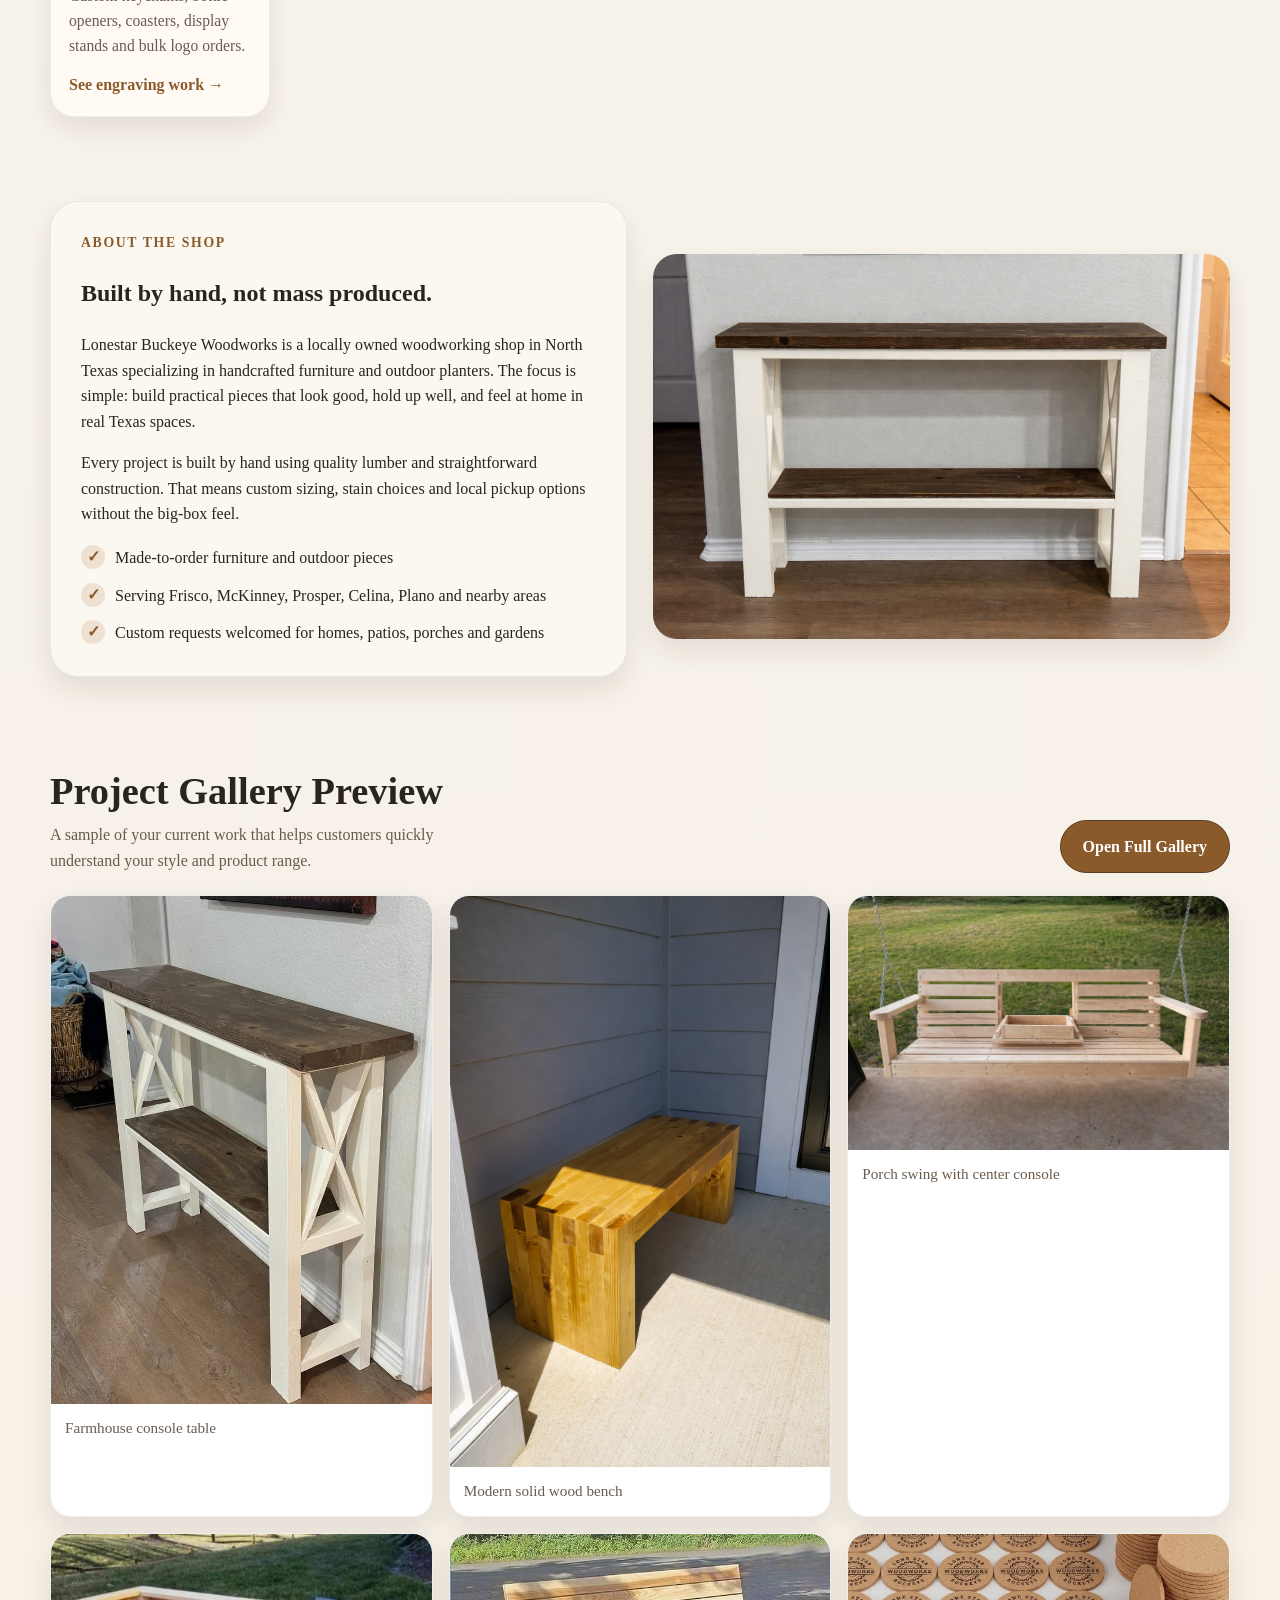
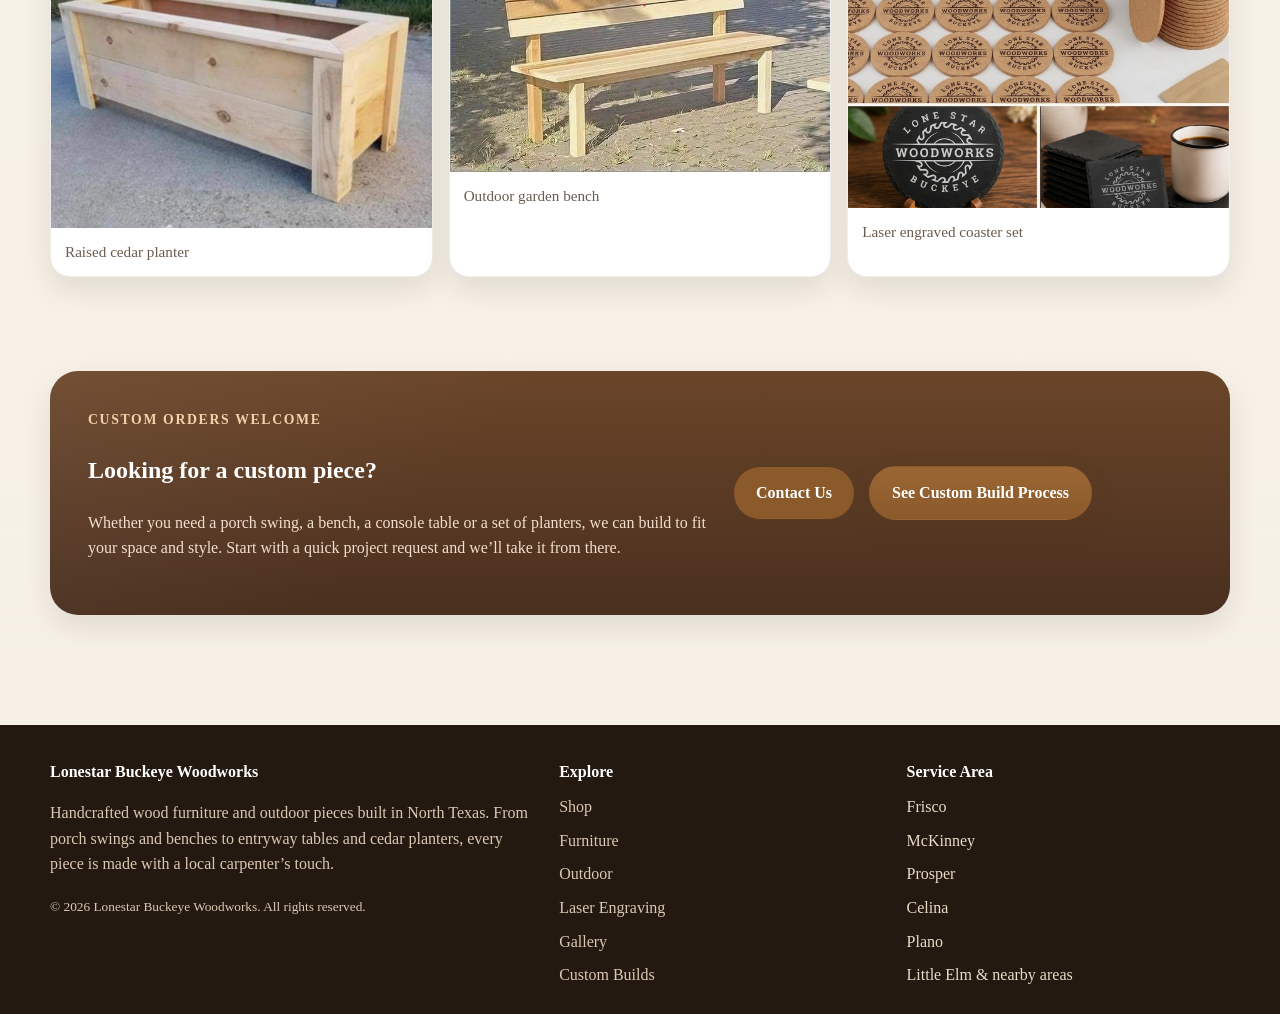
==== commit 1c8d296f: "Add technical SEO: sitemap, robots.txt, canonical/OG tags, LocalBusiness schema Adds robots.txt and " ====
--- a/index.html
+++ b/index.html
@@ -6,6 +6,43 @@
   <title>Home | Lonestar Buckeye Woodworks</title>
   <meta name="description" content="Handcrafted wood furniture in Frisco, Texas. Porch swings, benches, console tables and cedar planters built locally in North Texas.">
   <link rel="icon" href="images/logo.png">
+  <link rel="canonical" href="https://lonestarbuckeyes.com/">
+  <meta property="og:type" content="website">
+  <meta property="og:site_name" content="Lonestar Buckeye Woodworks">
+  <meta property="og:title" content="Lonestar Buckeye Woodworks | Handcrafted Wood Furniture in North Texas">
+  <meta property="og:description" content="Handcrafted wood furniture in Frisco, Texas. Porch swings, benches, console tables and cedar planters built locally in North Texas.">
+  <meta property="og:url" content="https://lonestarbuckeyes.com/">
+  <meta property="og:image" content="https://lonestarbuckeyes.com/images/hero-swing.jpg">
+  <meta name="twitter:card" content="summary_large_image">
+  <meta name="twitter:title" content="Lonestar Buckeye Woodworks | Handcrafted Wood Furniture in North Texas">
+  <meta name="twitter:description" content="Handcrafted wood furniture in Frisco, Texas. Porch swings, benches, console tables and cedar planters built locally.">
+  <meta name="twitter:image" content="https://lonestarbuckeyes.com/images/hero-swing.jpg">
+  <script type="application/ld+json">
+  {
+    "@context": "https://schema.org",
+    "@type": "LocalBusiness",
+    "name": "Lonestar Buckeye Woodworks",
+    "url": "https://lonestarbuckeyes.com/",
+    "image": "https://lonestarbuckeyes.com/images/hero-swing.jpg",
+    "logo": "https://lonestarbuckeyes.com/images/logo.png",
+    "description": "Handcrafted wood furniture, outdoor pieces and laser engraving built locally in North Texas.",
+    "priceRange": "$$",
+    "address": {
+      "@type": "PostalAddress",
+      "addressLocality": "Frisco",
+      "addressRegion": "TX",
+      "addressCountry": "US"
+    },
+    "areaServed": ["Frisco, TX", "McKinney, TX", "Prosper, TX", "Celina, TX", "Plano, TX", "Little Elm, TX"],
+    "makesOffer": [
+      { "@type": "Offer", "itemOffered": { "@type": "Product", "name": "Porch Swings" } },
+      { "@type": "Offer", "itemOffered": { "@type": "Product", "name": "Console Tables" } },
+      { "@type": "Offer", "itemOffered": { "@type": "Product", "name": "Benches" } },
+      { "@type": "Offer", "itemOffered": { "@type": "Product", "name": "Cedar Planters" } },
+      { "@type": "Offer", "itemOffered": { "@type": "Product", "name": "Laser Engraving" } }
+    ]
+  }
+  </script>
   <link rel="stylesheet" href="style.css">
 </head>
 <body>
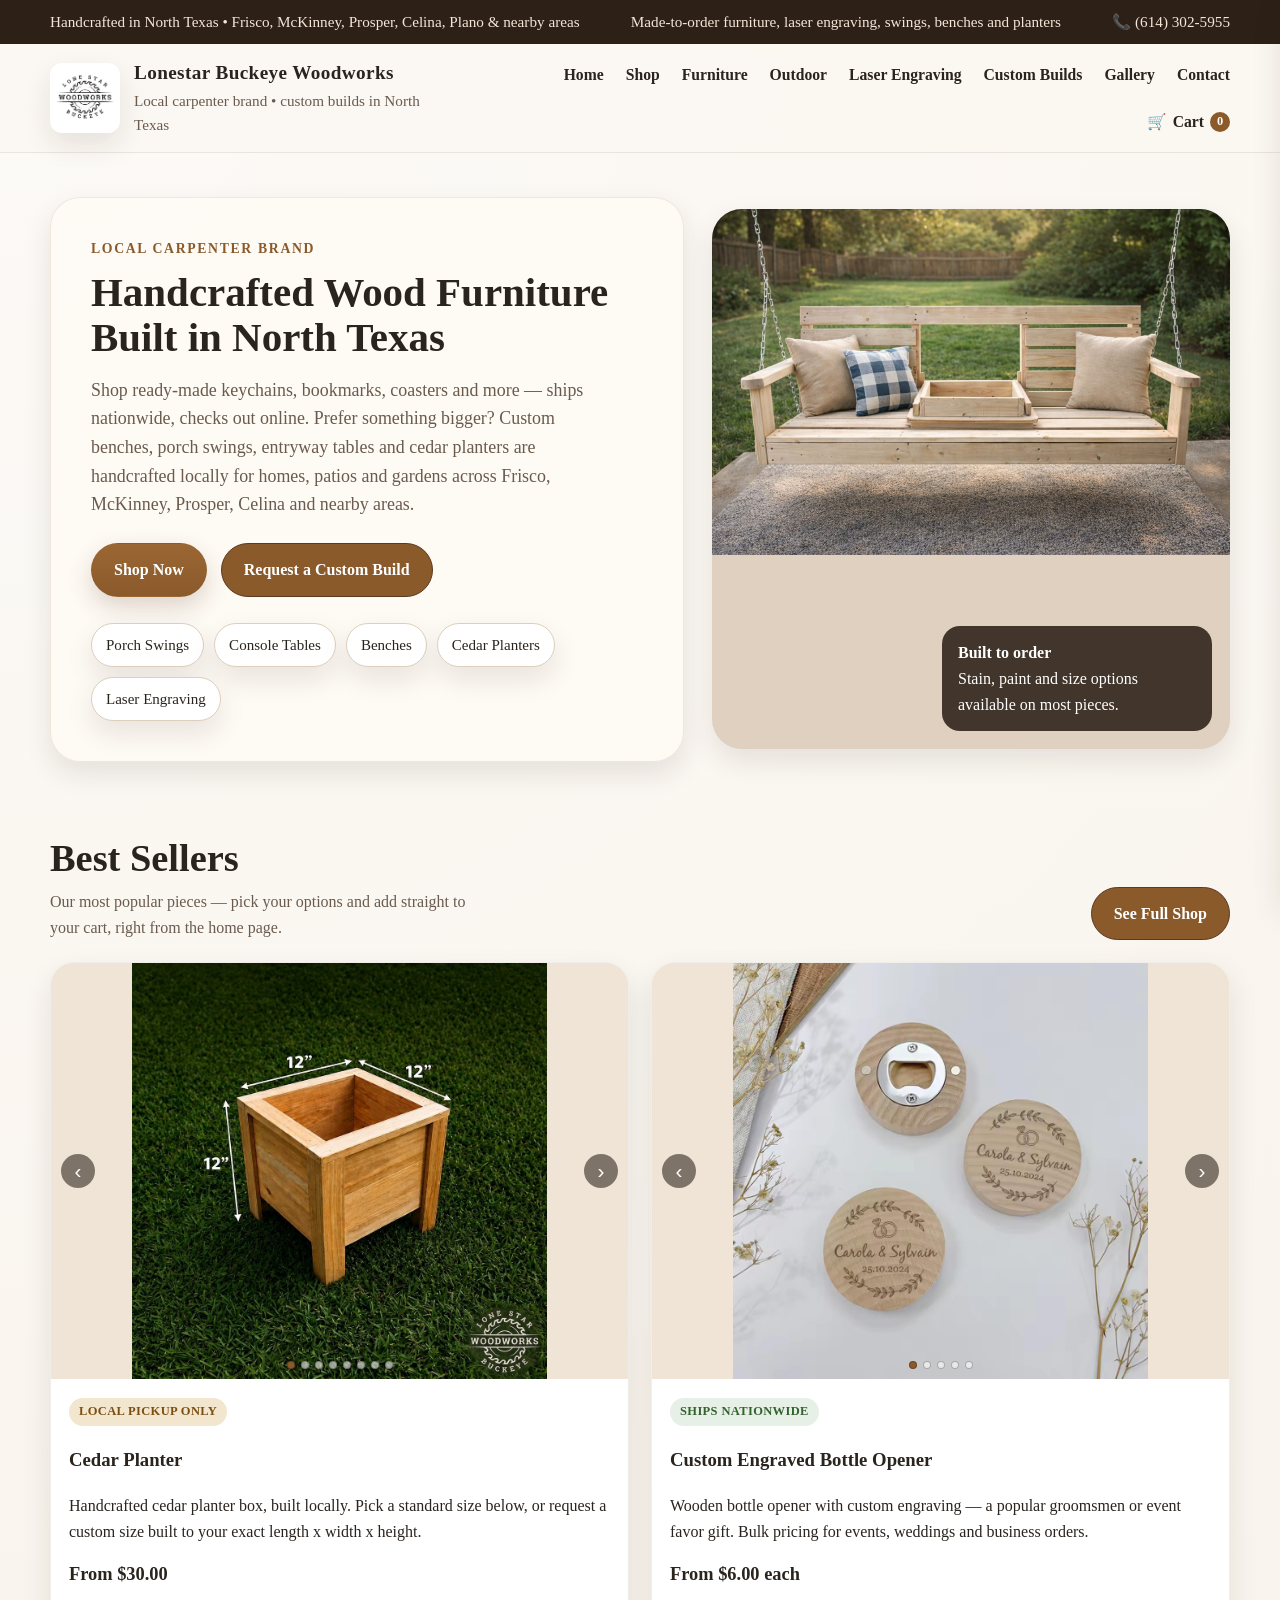
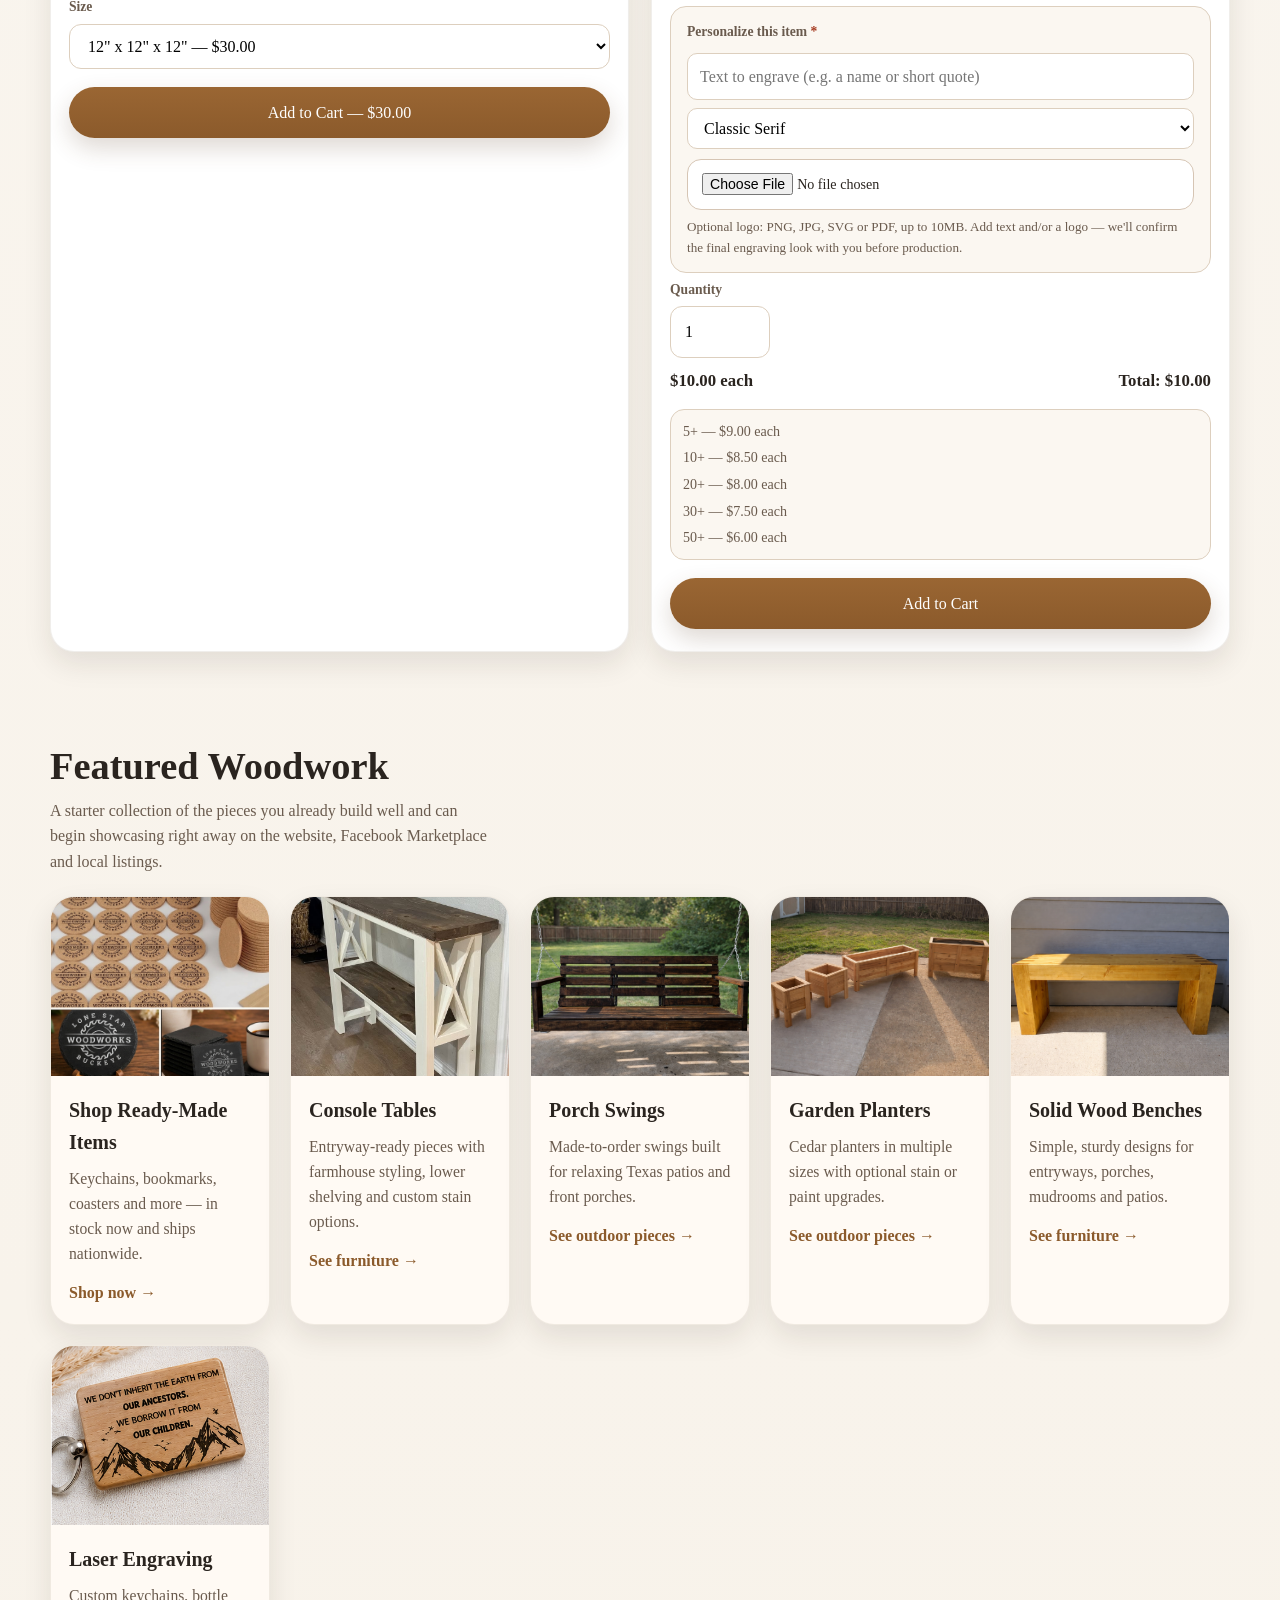
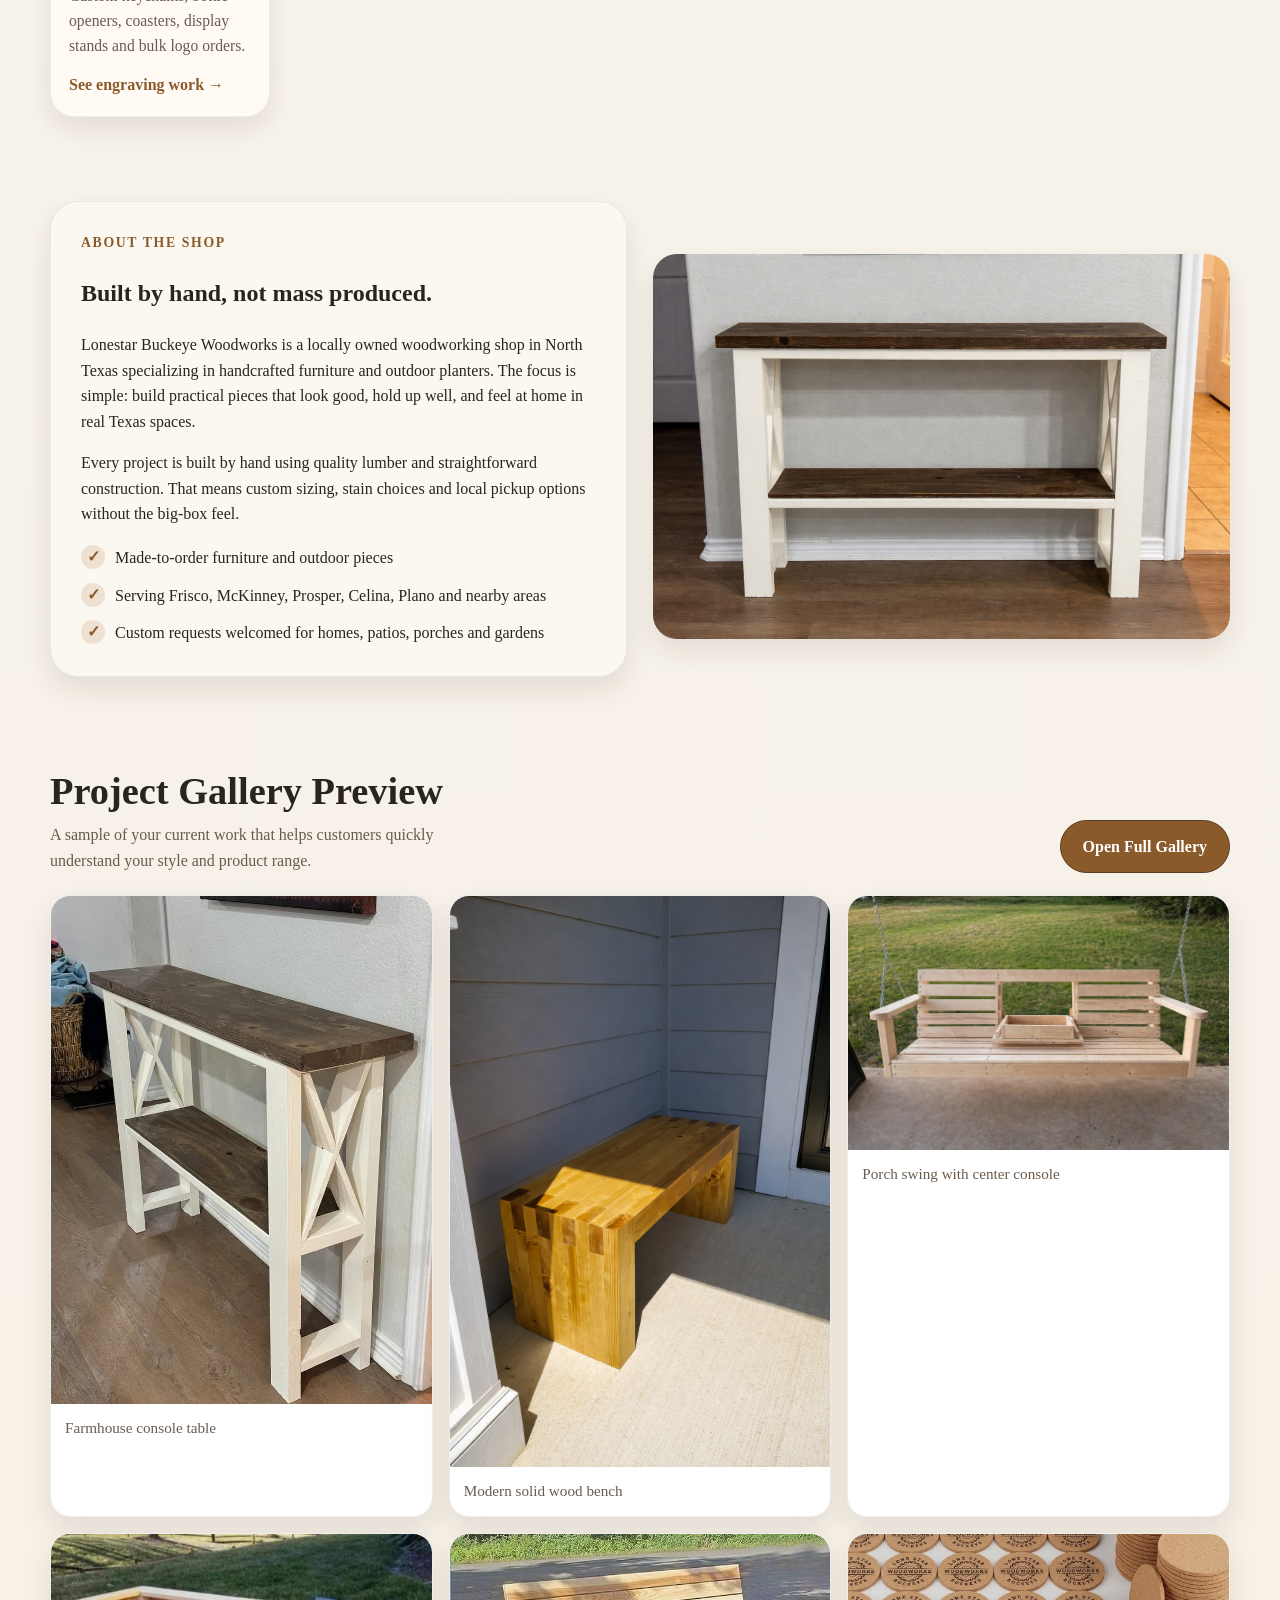
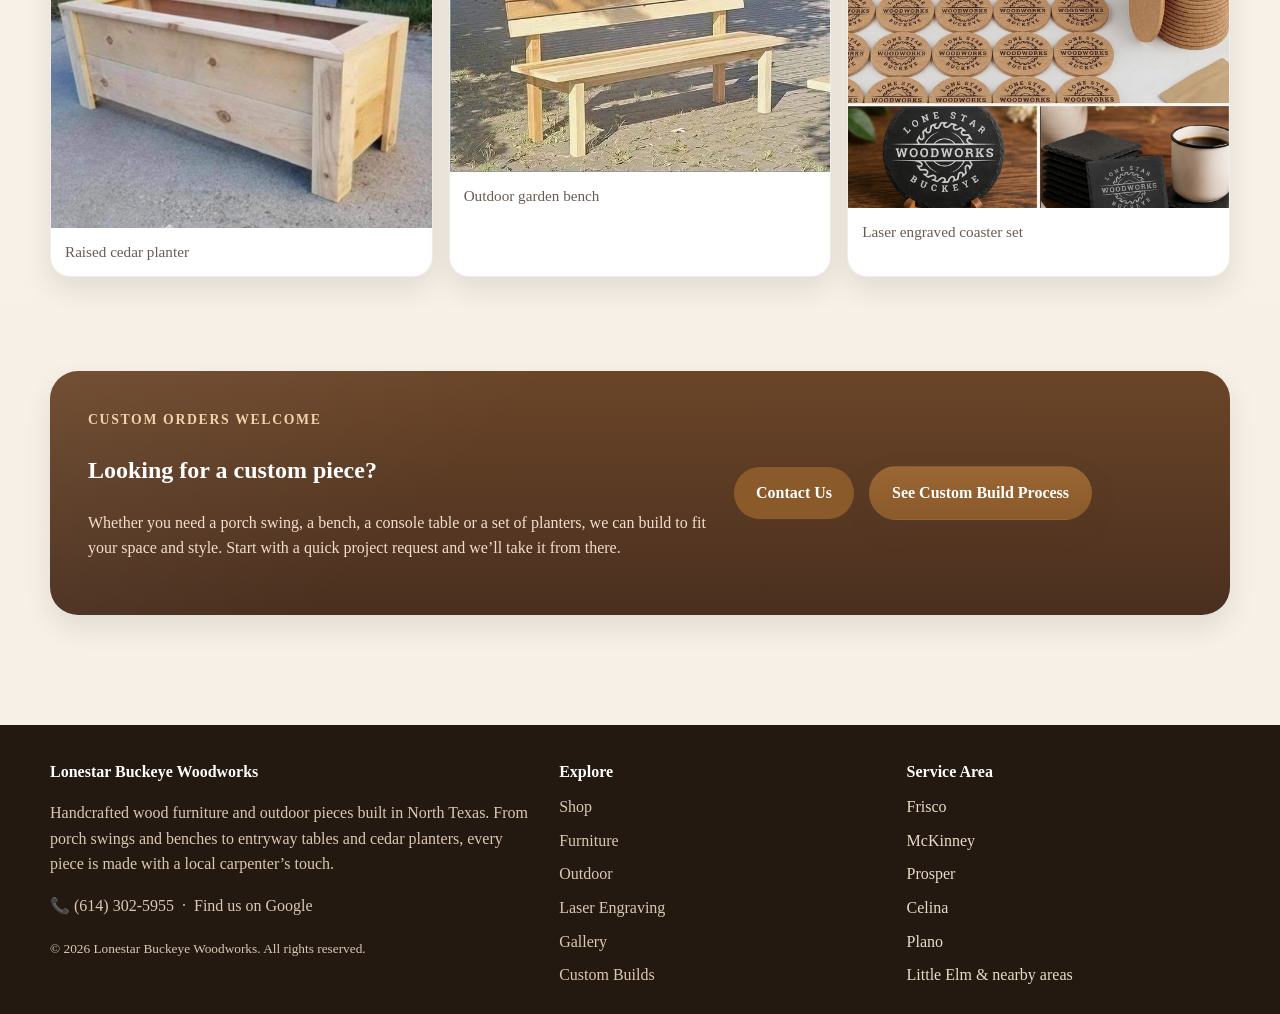
==== commit cb2045a6: "Add phone number and Google Business Profile link site-wide Displays a click-to-call phone number in" ====
--- a/index.html
+++ b/index.html
@@ -26,6 +26,7 @@
     "image": "https://lonestarbuckeyes.com/images/hero-swing.jpg",
     "logo": "https://lonestarbuckeyes.com/images/logo.png",
     "description": "Handcrafted wood furniture, outdoor pieces and laser engraving built locally in North Texas.",
+    "telephone": "+1-614-302-5955",
     "priceRange": "$$",
     "address": {
       "@type": "PostalAddress",
@@ -34,6 +35,7 @@
       "addressCountry": "US"
     },
     "areaServed": ["Frisco, TX", "McKinney, TX", "Prosper, TX", "Celina, TX", "Plano, TX", "Little Elm, TX"],
+    "sameAs": ["https://g.page/r/CWdROURqW8jrEBM/"],
     "makesOffer": [
       { "@type": "Offer", "itemOffered": { "@type": "Product", "name": "Porch Swings" } },
       { "@type": "Offer", "itemOffered": { "@type": "Product", "name": "Console Tables" } },
@@ -51,6 +53,7 @@
   <div class="container">
     <div>Handcrafted in North Texas • Frisco, McKinney, Prosper, Celina, Plano & nearby areas</div>
     <div>Made-to-order furniture, laser engraving, swings, benches and planters</div>
+    <div><a href="tel:+16143025955">📞 (614) 302-5955</a></div>
   </div>
 </div>
 <header class="site-header">
@@ -249,6 +252,7 @@
     <div>
       <h4>Lonestar Buckeye Woodworks</h4>
       <p>Handcrafted wood furniture and outdoor pieces built in North Texas. From porch swings and benches to entryway tables and cedar planters, every piece is made with a local carpenter’s touch.</p>
+      <p class="footer-contact"><a href="tel:+16143025955">📞 (614) 302-5955</a> &nbsp;·&nbsp; <a href="https://g.page/r/CWdROURqW8jrEBM/" target="_blank" rel="noopener">Find us on Google</a></p>
       <small>© <span id="year"></span> Lonestar Buckeye Woodworks. All rights reserved.</small>
     </div>
     <div>
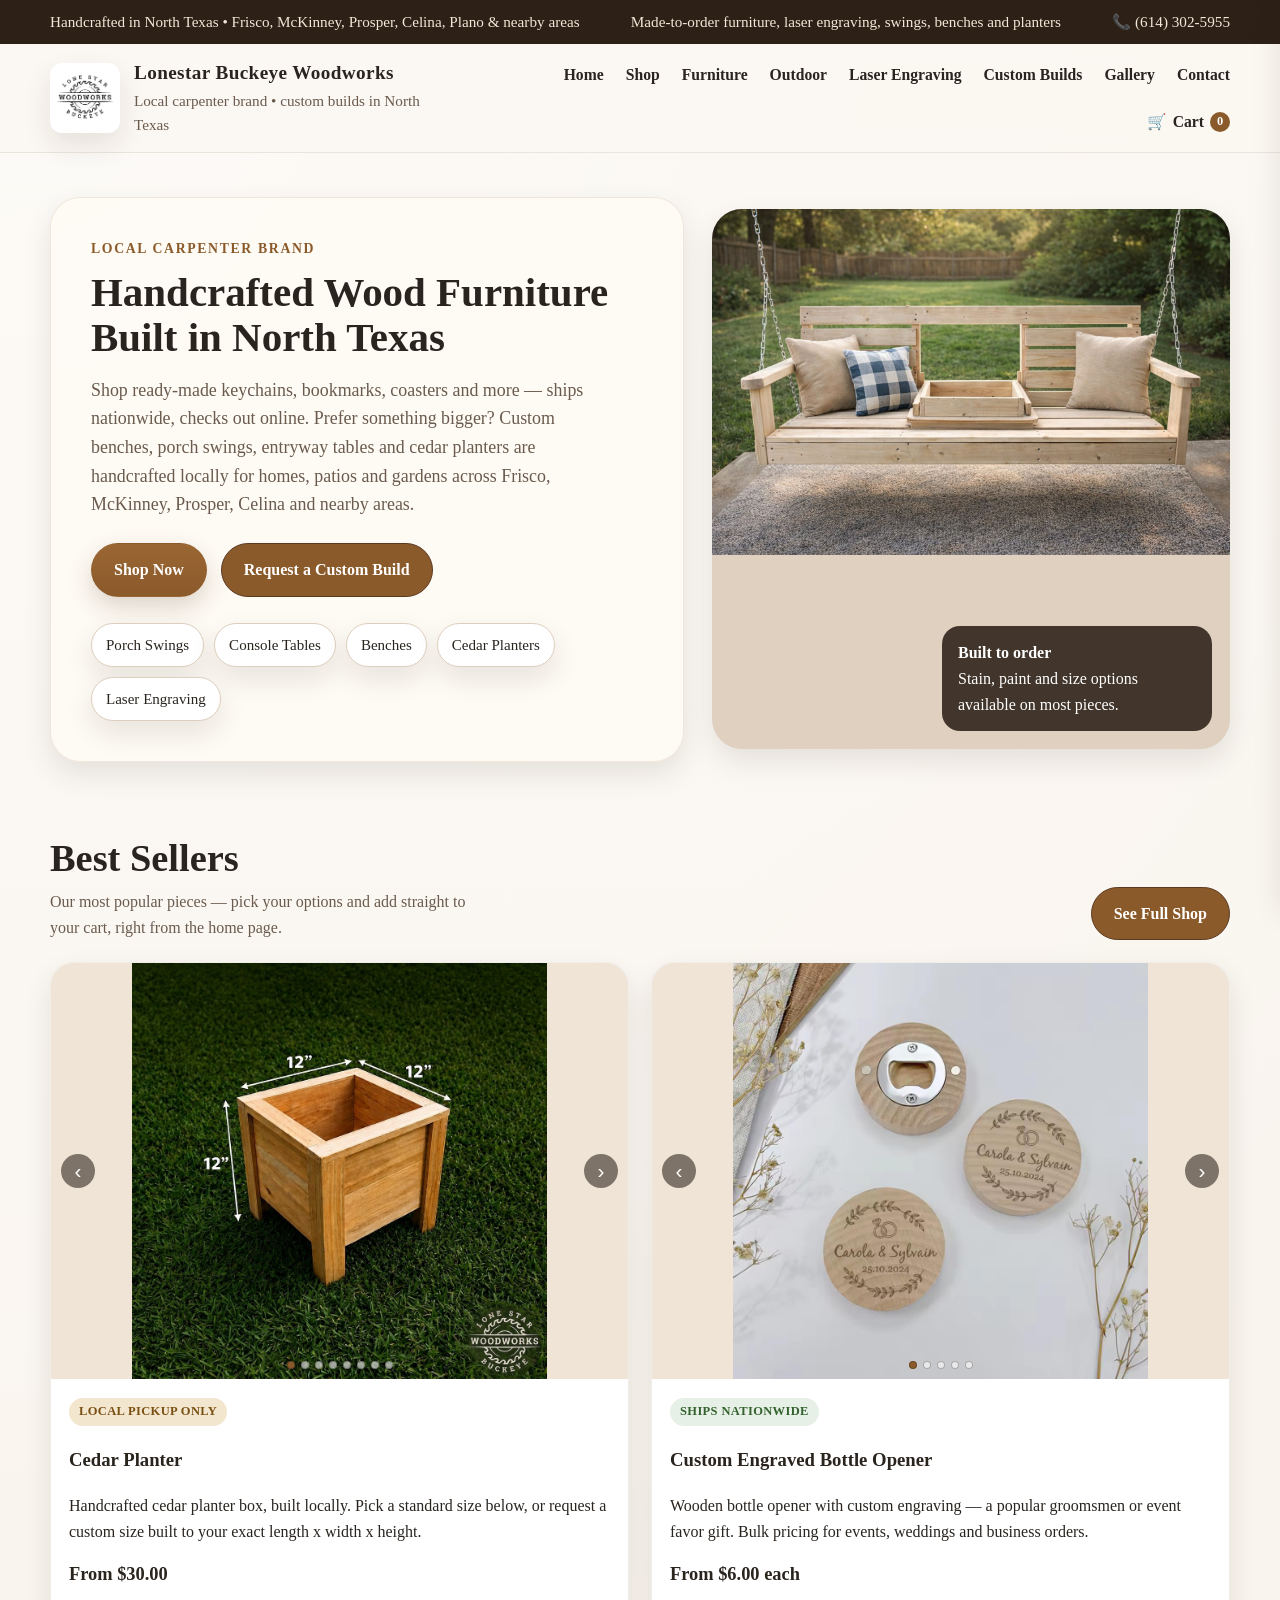
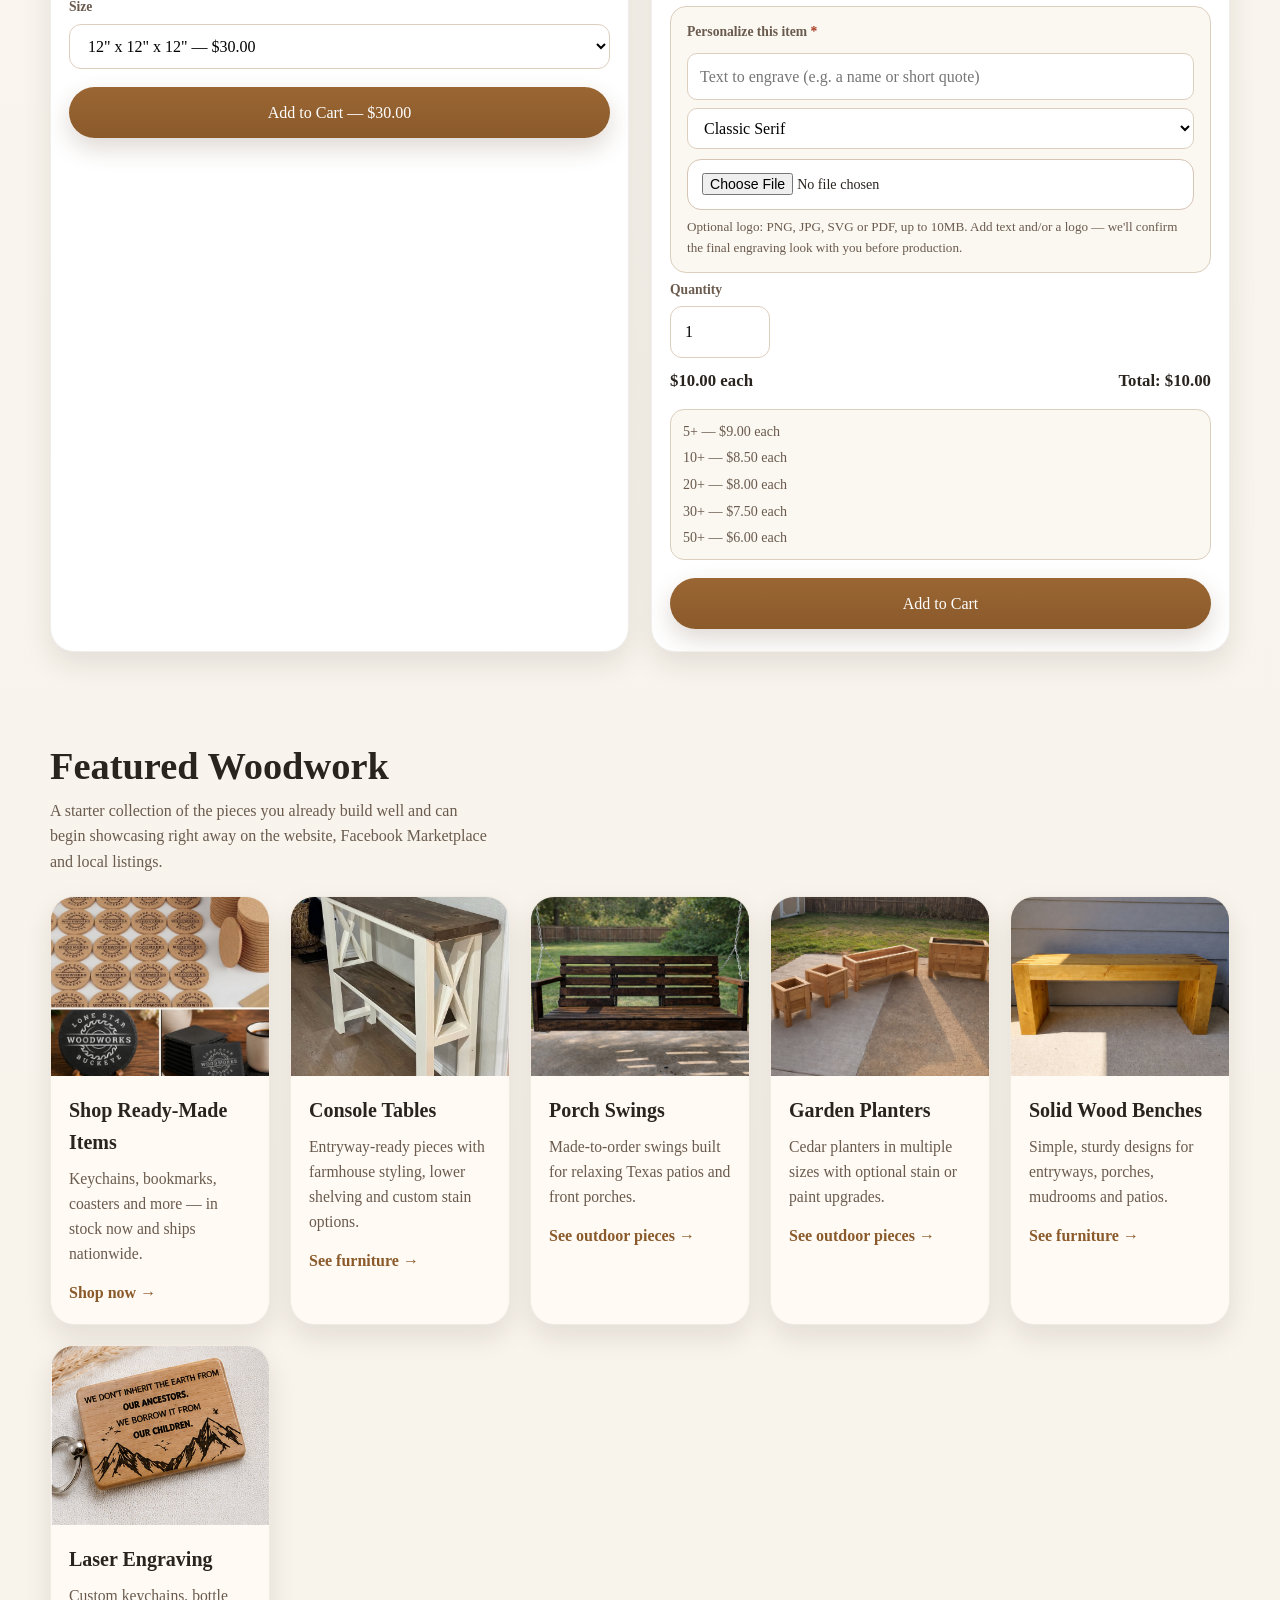
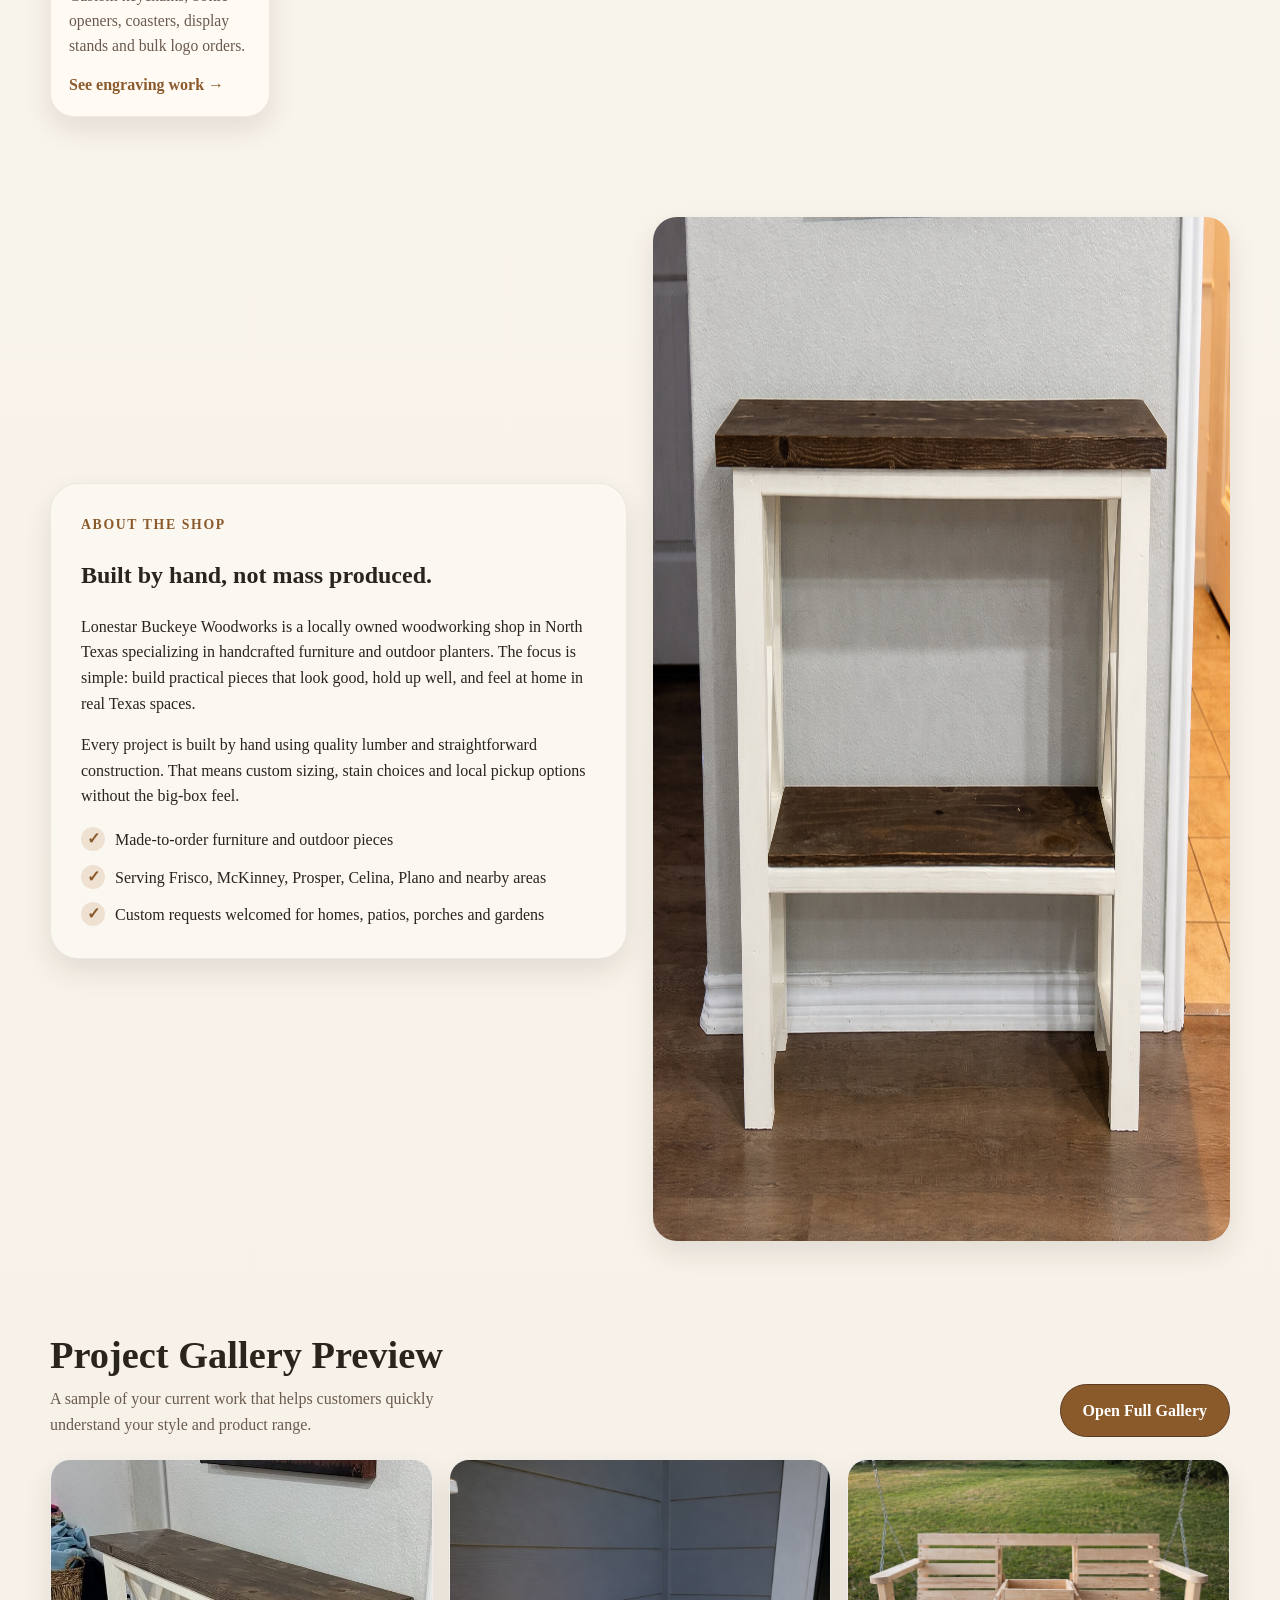
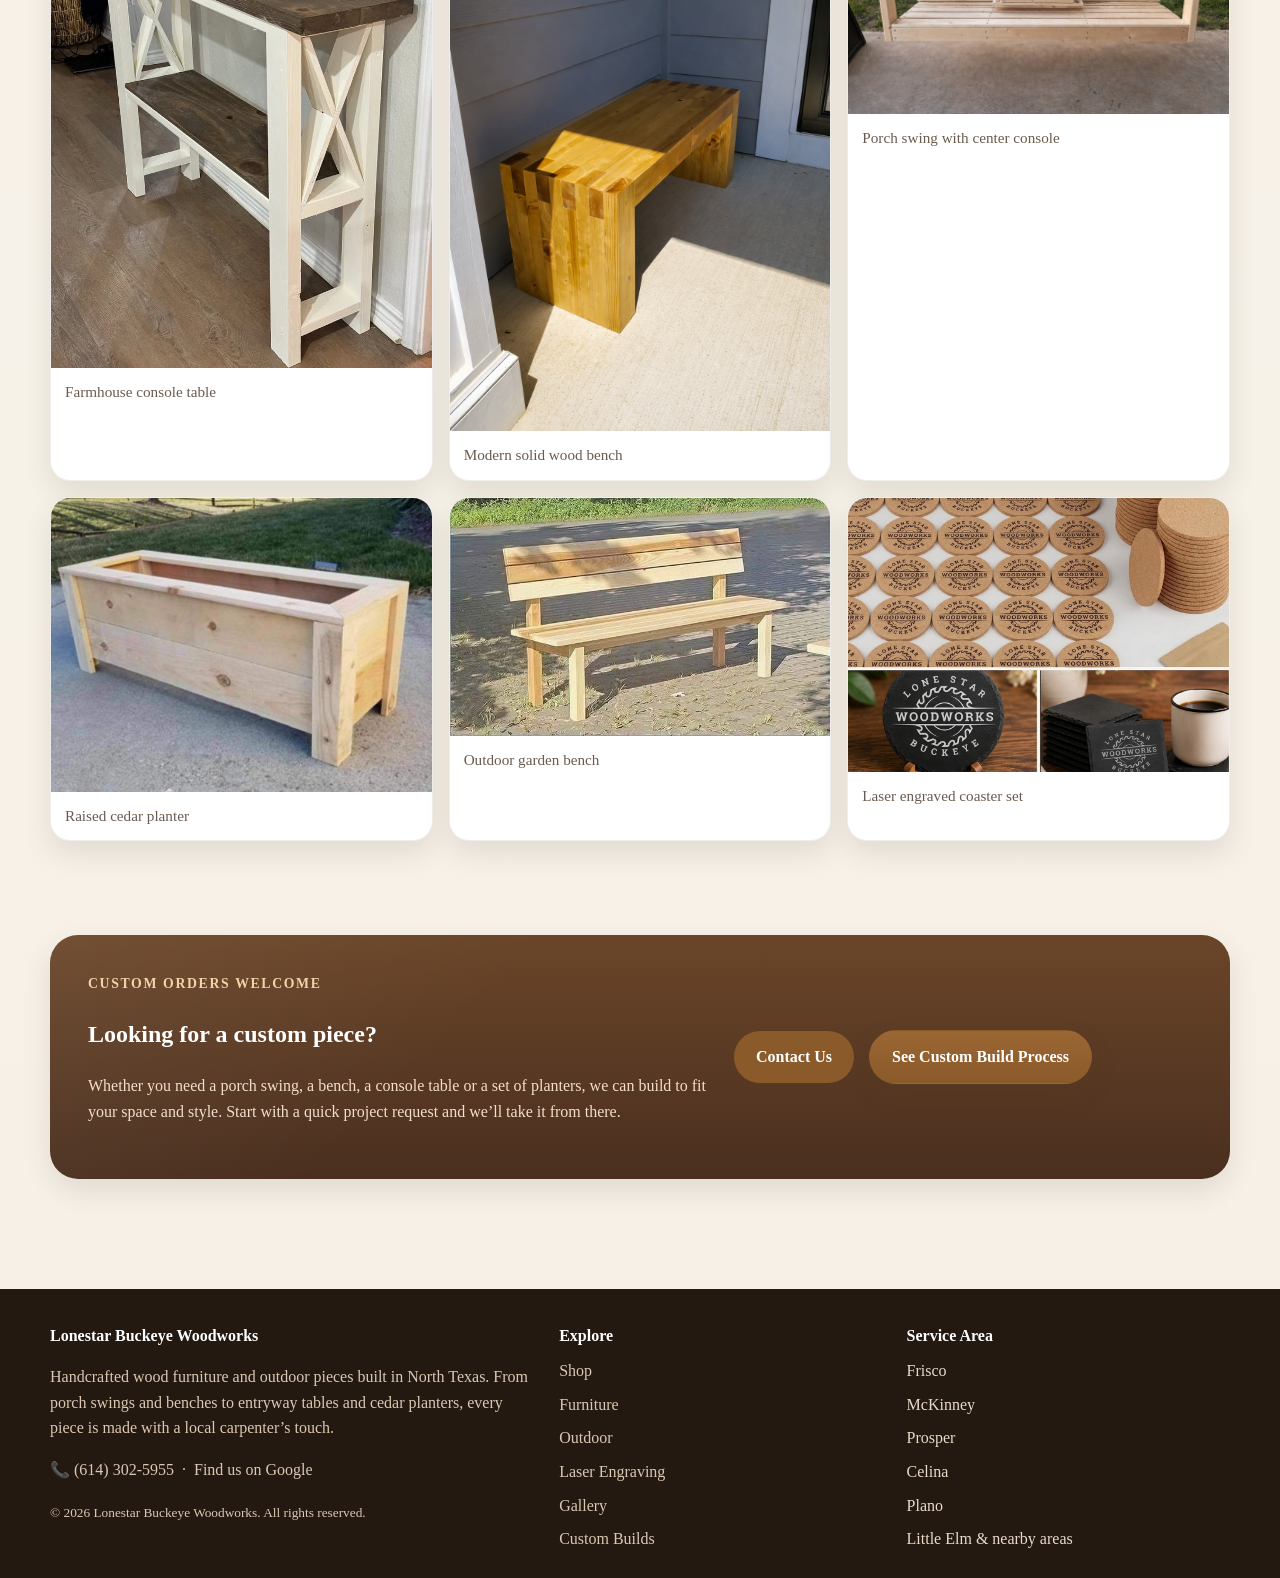
==== commit d1d2fbca: "Add Product schema, image dimensions/lazy-loading, and image sitemap - Auto-generate Product/Offer J" ====
--- a/index.html
+++ b/index.html
@@ -59,7 +59,7 @@
 <header class="site-header">
   <div class="container nav-wrap">
     <a class="brand" href="index.html">
-      <img src="images/logo.png" alt="Lonestar Buckeye Woodworks logo">
+      <img src="images/logo.png" width="500" height="500" alt="Lonestar Buckeye Woodworks logo">
       <div class="brand-text">
         <strong>Lonestar Buckeye Woodworks</strong>
         <span>Local carpenter brand • custom builds in North Texas</span>
@@ -100,7 +100,7 @@
         </div>
       </div>
       <div class="hero-photo">
-        <img src="images/hero-swing.jpg" alt="Handcrafted porch swing by Lonestar Buckeye Woodworks">
+        <img src="images/hero-swing.jpg" width="1536" height="1024" alt="Handcrafted porch swing by Lonestar Buckeye Woodworks">
         <div class="hero-badge">
           <strong>Built to order</strong>
           Stain, paint and size options available on most pieces.
@@ -133,7 +133,7 @@
 
       <div class="card-grid">
         <a class="card" href="shop.html">
-          <div class="card-media"><img src="images/laser-coaster-collage.jpg" alt="Ready-made shop items"></div>
+          <div class="card-media"><img src="images/laser-coaster-collage.jpg" width="1216" height="876" alt="Ready-made shop items" loading="lazy"></div>
           <div class="card-body">
             <h3>Shop Ready-Made Items</h3>
             <p>Keychains, bookmarks, coasters and more — in stock now and ships nationwide.</p>
@@ -142,7 +142,7 @@
         </a>
 
         <a class="card" href="furniture.html#console-tables">
-          <div class="card-media"><img src="images/console-table.jpg" alt="Farmhouse console table"></div>
+          <div class="card-media"><img src="images/console-table.jpg" width="720" height="960" alt="Farmhouse console table" loading="lazy"></div>
           <div class="card-body">
             <h3>Console Tables</h3>
             <p>Entryway-ready pieces with farmhouse styling, lower shelving and custom stain options.</p>
@@ -151,7 +151,7 @@
         </a>
 
         <a class="card" href="outdoor.html#porch-swings">
-          <div class="card-media"><img src="images/swing-finished.jpg" alt="Dark stained porch swing"></div>
+          <div class="card-media"><img src="images/swing-finished.jpg" width="1536" height="1024" alt="Dark stained porch swing" loading="lazy"></div>
           <div class="card-body">
             <h3>Porch Swings</h3>
             <p>Made-to-order swings built for relaxing Texas patios and front porches.</p>
@@ -160,7 +160,7 @@
         </a>
 
         <a class="card" href="outdoor.html#planters">
-          <div class="card-media"><img src="images/planter-group.jpg" alt="Cedar planter collection"></div>
+          <div class="card-media"><img src="images/planter-group.jpg" width="1024" height="1536" alt="Cedar planter collection" loading="lazy"></div>
           <div class="card-body">
             <h3>Garden Planters</h3>
             <p>Cedar planters in multiple sizes with optional stain or paint upgrades.</p>
@@ -169,7 +169,7 @@
         </a>
 
         <a class="card" href="furniture.html#benches">
-          <div class="card-media"><img src="images/bench-front.jpg" alt="Solid wood bench"></div>
+          <div class="card-media"><img src="images/bench-front.jpg" width="1536" height="1024" alt="Solid wood bench" loading="lazy"></div>
           <div class="card-body">
             <h3>Solid Wood Benches</h3>
             <p>Simple, sturdy designs for entryways, porches, mudrooms and patios.</p>
@@ -178,7 +178,7 @@
         </a>
 
         <a class="card" href="laser-engraving.html">
-          <div class="card-media"><img src="images/laser-keychain-custom-6.png" alt="Laser engraved wood keychain"></div>
+          <div class="card-media"><img src="images/laser-keychain-custom-6.png" width="376" height="481" alt="Laser engraved wood keychain" loading="lazy"></div>
           <div class="card-body">
             <h3>Laser Engraving</h3>
             <p>Custom keychains, bottle openers, coasters, display stands and bulk logo orders.</p>
@@ -203,7 +203,7 @@
         </div>
       </div>
       <div class="hero-mini">
-        <img src="images/console-front.jpg" alt="Entryway console table by Lonestar Buckeye Woodworks">
+        <img src="images/console-front.jpg" width="1536" height="1024" alt="Entryway console table by Lonestar Buckeye Woodworks" loading="lazy">
       </div>
     </div>
   </section>
@@ -219,12 +219,12 @@
       </div>
 
       <div class="gallery-grid">
-        <figure><img src="images/console-table.jpg" alt="Console table"><figcaption>Farmhouse console table</figcaption></figure>
-        <figure><img src="images/bench-side.jpg" alt="Modern bench"><figcaption>Modern solid wood bench</figcaption></figure>
-        <figure><img src="images/swing-console.jpg" alt="Porch swing with console"><figcaption>Porch swing with center console</figcaption></figure>
-        <figure><img src="images/planter-large.jpg" alt="Raised planter"><figcaption>Raised cedar planter</figcaption></figure>
-        <figure><img src="images/garden-bench.jpg" alt="Garden bench"><figcaption>Outdoor garden bench</figcaption></figure>
-        <figure><img src="images/laser-coaster-collage.jpg" alt="Laser engraved coasters"><figcaption>Laser engraved coaster set</figcaption></figure>
+        <figure><img src="images/console-table.jpg" width="720" height="960" alt="Console table" loading="lazy"><figcaption>Farmhouse console table</figcaption></figure>
+        <figure><img src="images/bench-side.jpg" width="1024" height="1536" alt="Modern bench" loading="lazy"><figcaption>Modern solid wood bench</figcaption></figure>
+        <figure><img src="images/swing-console.jpg" width="1536" height="1024" alt="Porch swing with console" loading="lazy"><figcaption>Porch swing with center console</figcaption></figure>
+        <figure><img src="images/planter-large.jpg" width="960" height="742" alt="Raised planter" loading="lazy"><figcaption>Raised cedar planter</figcaption></figure>
+        <figure><img src="images/garden-bench.jpg" width="651" height="408" alt="Garden bench" loading="lazy"><figcaption>Outdoor garden bench</figcaption></figure>
+        <figure><img src="images/laser-coaster-collage.jpg" width="1216" height="876" alt="Laser engraved coasters" loading="lazy"><figcaption>Laser engraved coaster set</figcaption></figure>
       </div>
     </div>
   </section>
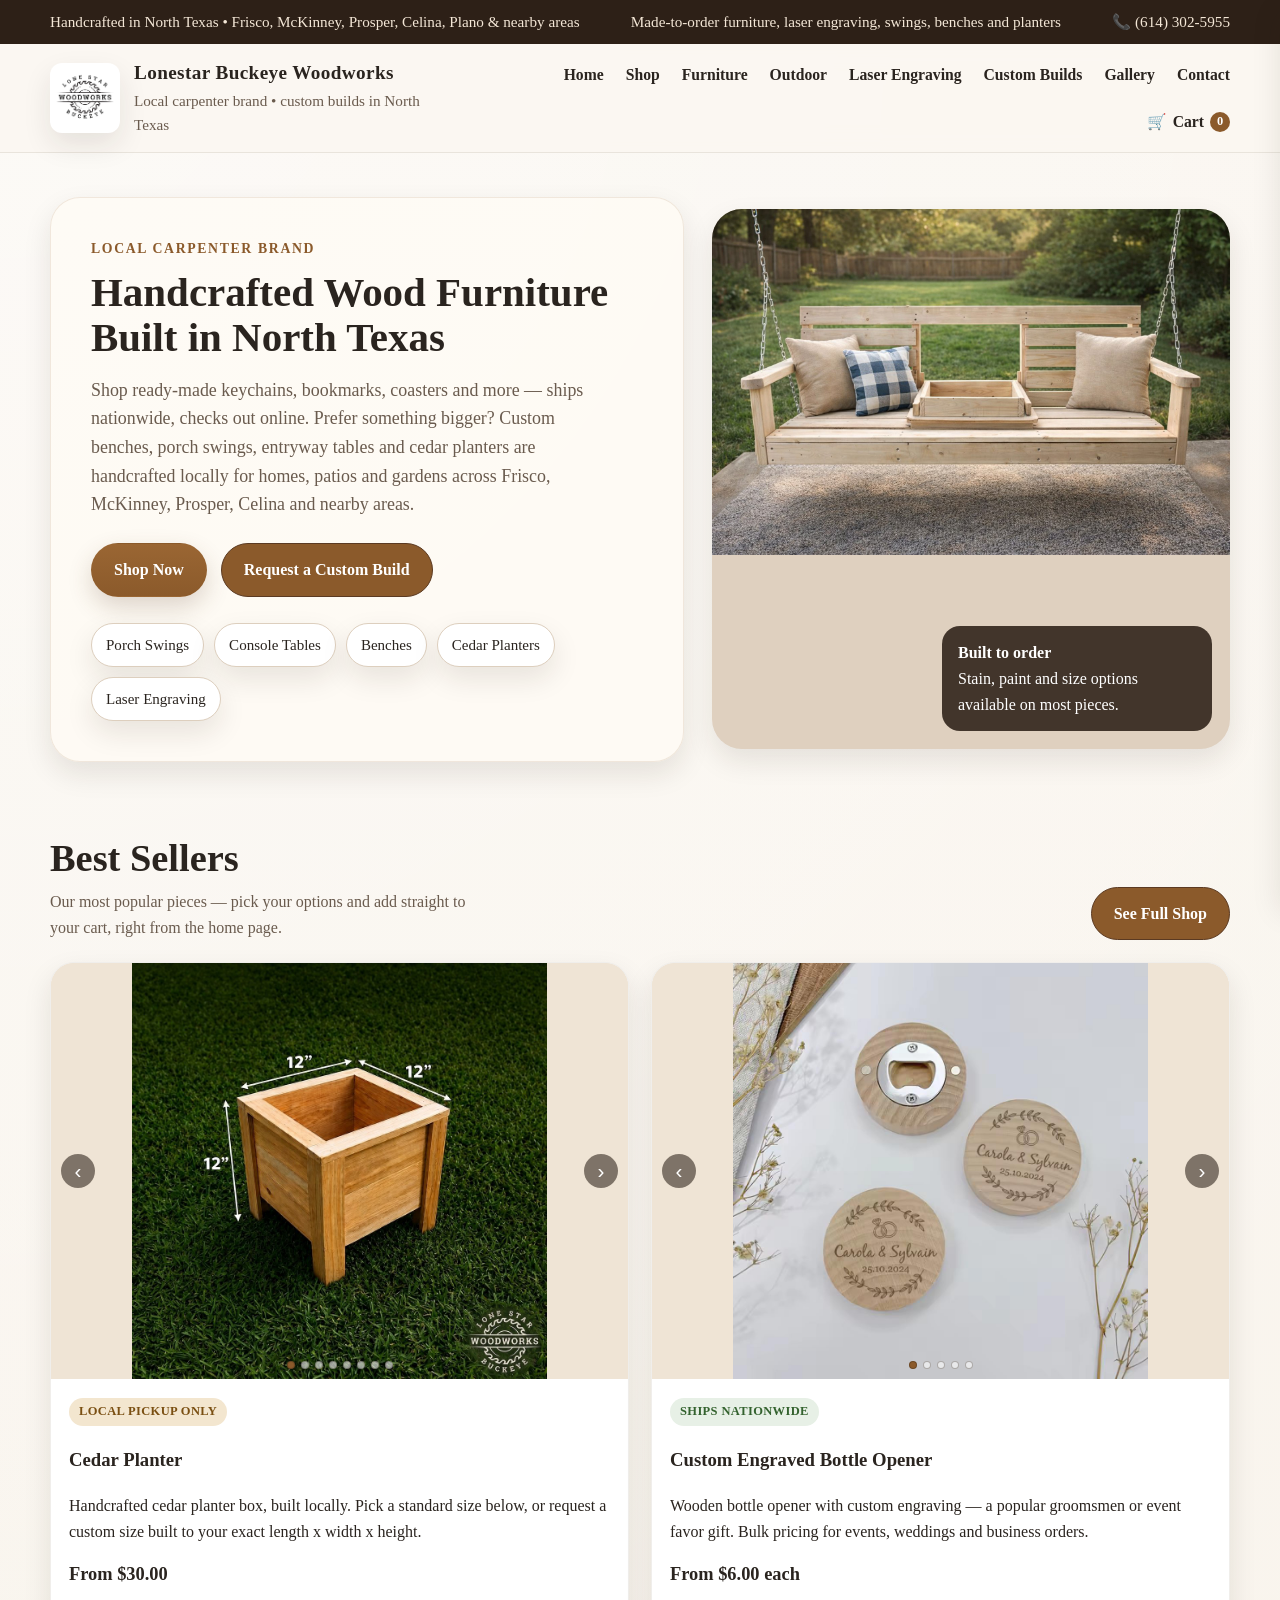
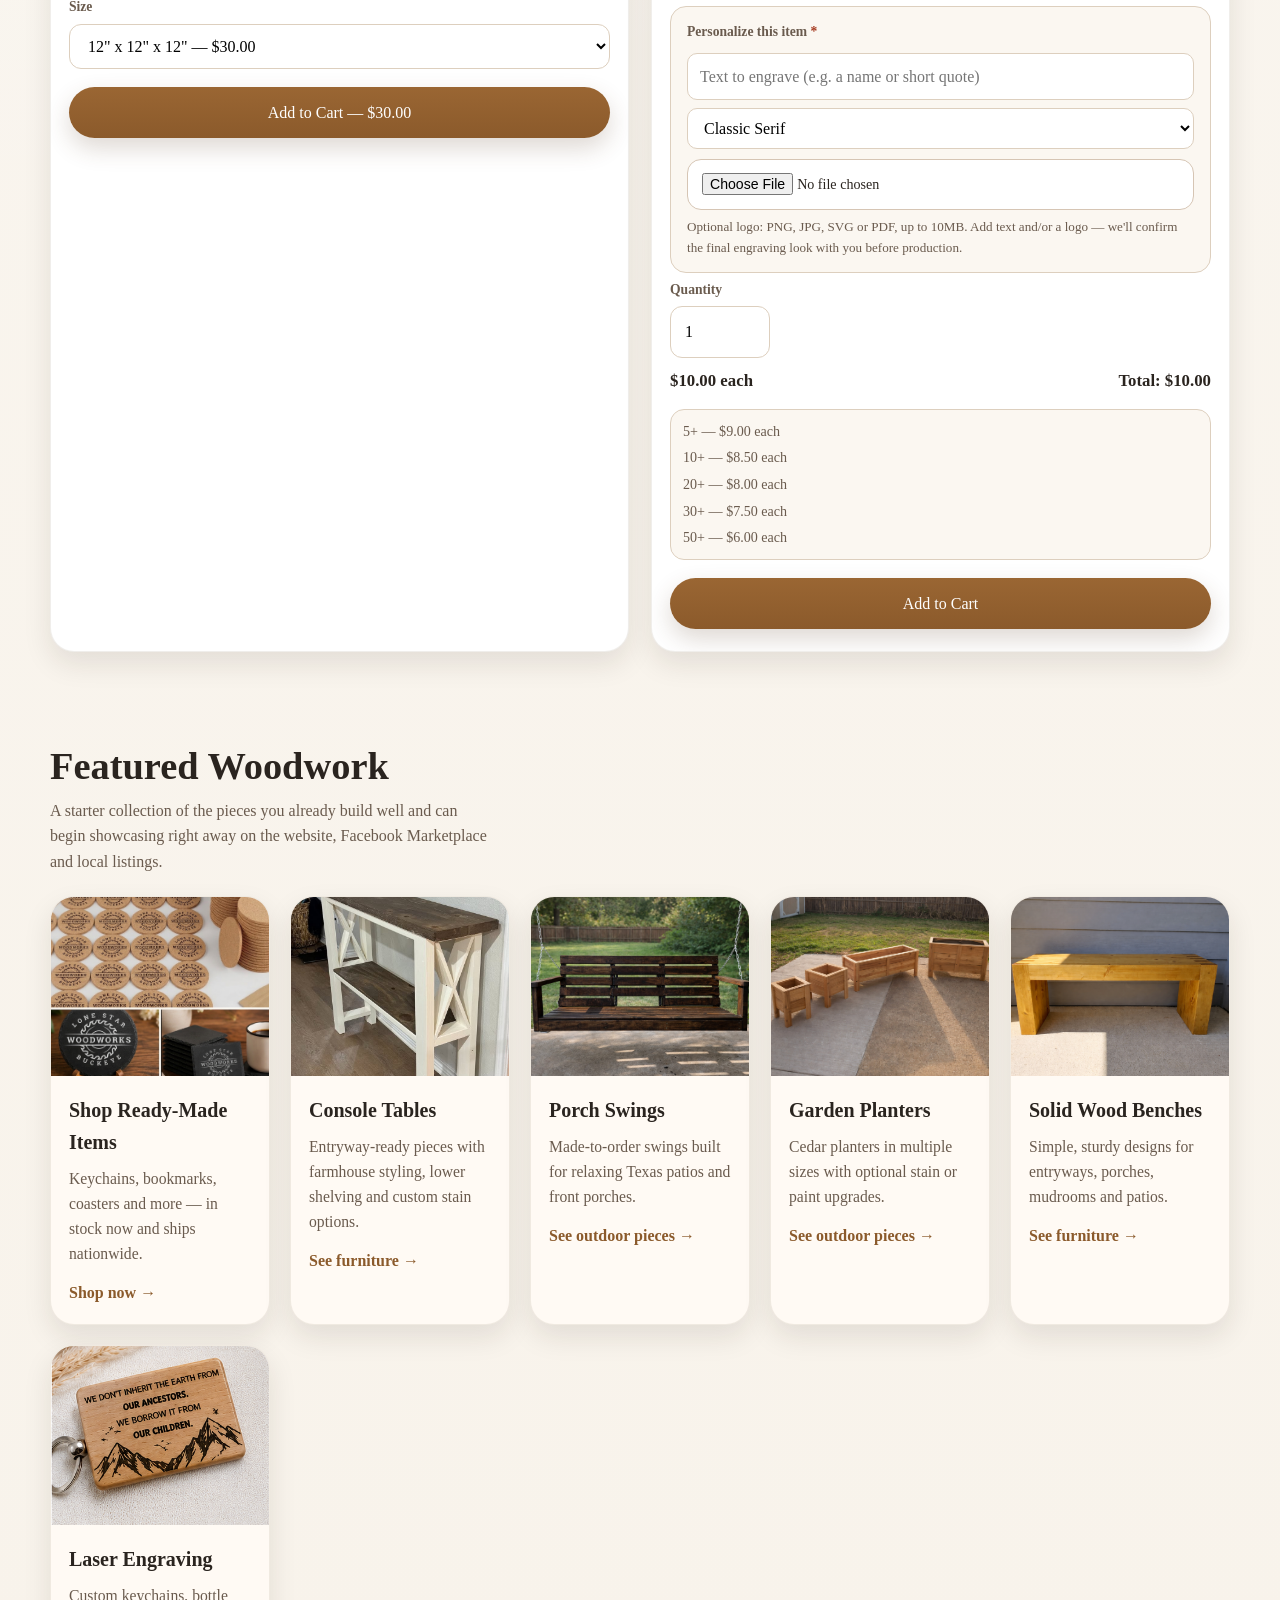
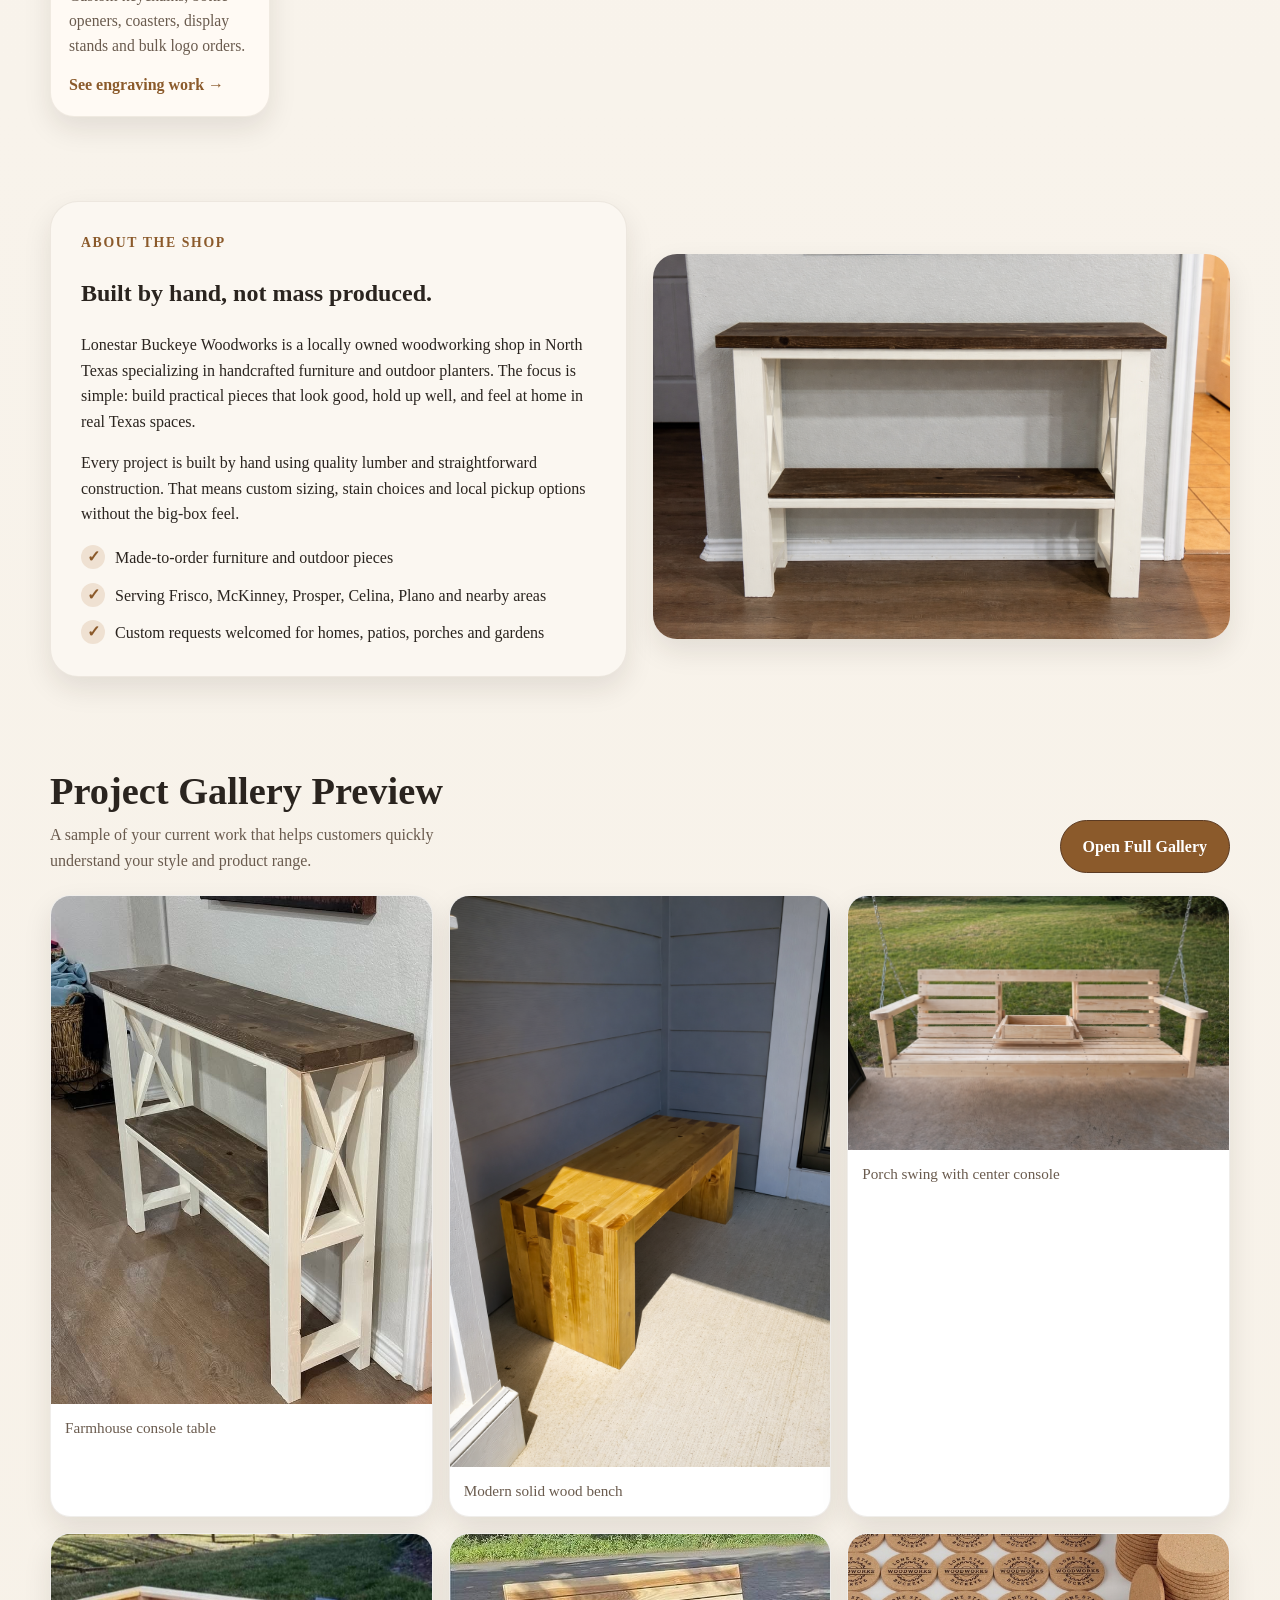
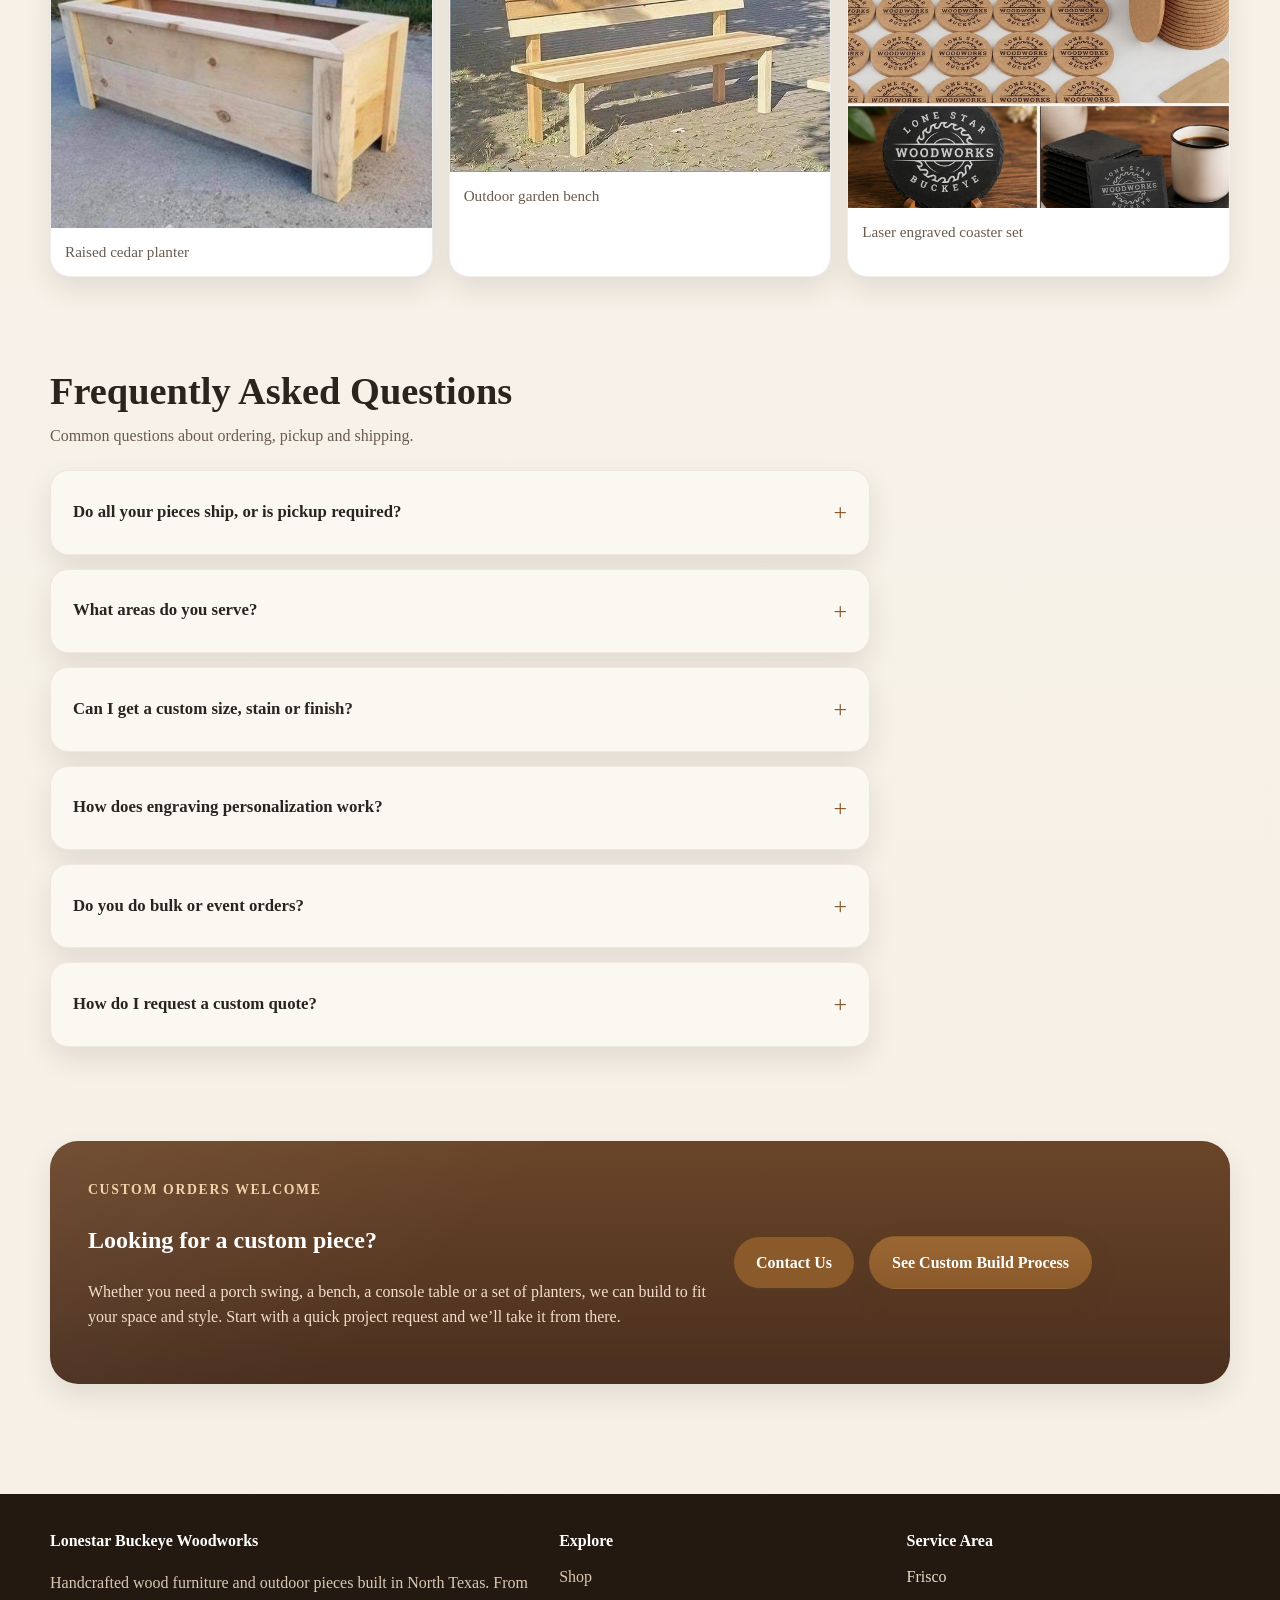
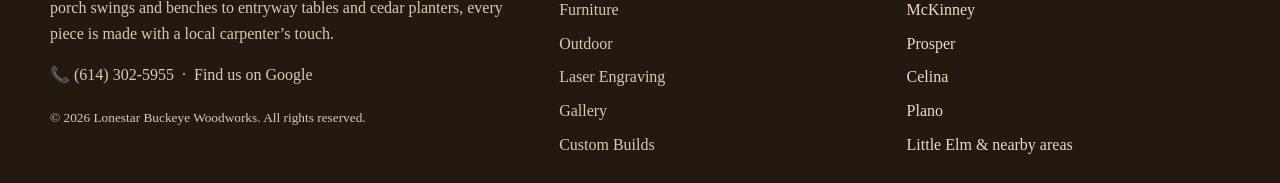
==== commit fcfe17e7: "Add homepage FAQ block with matching FAQPage schema Six questions covering the things customers actu" ====
--- a/index.html
+++ b/index.html
@@ -45,6 +45,44 @@
     ]
   }
   </script>
+  <script type="application/ld+json">
+  {
+    "@context": "https://schema.org",
+    "@type": "FAQPage",
+    "mainEntity": [
+      {
+        "@type": "Question",
+        "name": "Do all your pieces ship, or is pickup required?",
+        "acceptedAnswer": { "@type": "Answer", "text": "Small engraved goods — keychains, bookmarks, coasters, bottle openers and cutting boards — ship anywhere in the US. Furniture and outdoor pieces like porch swings, benches, console tables and cedar planters are built locally and available for local pickup only, within about 50 miles of McKinney, TX." }
+      },
+      {
+        "@type": "Question",
+        "name": "What areas do you serve?",
+        "acceptedAnswer": { "@type": "Answer", "text": "We're based in North Texas and regularly build for customers in Frisco, McKinney, Prosper, Celina, Plano, Little Elm and nearby areas. Enter your ZIP code at checkout on any pickup item to confirm you're in range." }
+      },
+      {
+        "@type": "Question",
+        "name": "Can I get a custom size, stain or finish?",
+        "acceptedAnswer": { "@type": "Answer", "text": "Yes. Most furniture and outdoor pieces offer custom sizing along with stain or paint options — porch swings include an optional stained-finish upgrade at checkout, and anything outside our standard sizes can be quoted through the contact form." }
+      },
+      {
+        "@type": "Question",
+        "name": "How does engraving personalization work?",
+        "acceptedAnswer": { "@type": "Answer", "text": "On any customizable item, add the text you want engraved (with a font choice) and/or upload a logo — PNG, JPG, SVG or PDF, up to 10MB — before checking out. We'll confirm the final engraving look with you before production begins." }
+      },
+      {
+        "@type": "Question",
+        "name": "Do you do bulk or event orders?",
+        "acceptedAnswer": { "@type": "Answer", "text": "Yes — laser-engraved items are popular for weddings, HOA gifts, closing gifts, realtor gifts and business branding. Quantity pricing on keychains, bookmarks and bottle openers drops automatically at higher counts, or reach out for a custom bulk quote on larger orders." }
+      },
+      {
+        "@type": "Question",
+        "name": "How do I request a custom quote?",
+        "acceptedAnswer": { "@type": "Answer", "text": "Use the contact form to share your project type, approximate size, finish preferences and any inspiration photos or sketches — we'll follow up to talk through options, timing and pricing." }
+      }
+    ]
+  }
+  </script>
   <link rel="stylesheet" href="style.css">
 </head>
 <body>
@@ -229,6 +267,43 @@
     </div>
   </section>
 
+  <section class="section" id="faq">
+    <div class="container">
+      <div class="section-title">
+        <div>
+          <h2>Frequently Asked Questions</h2>
+          <p>Common questions about ordering, pickup and shipping.</p>
+        </div>
+      </div>
+      <div class="faq-list">
+        <details class="faq-item">
+          <summary>Do all your pieces ship, or is pickup required?</summary>
+          <p>Small engraved goods — keychains, bookmarks, coasters, bottle openers and cutting boards — ship anywhere in the US. Furniture and outdoor pieces like porch swings, benches, console tables and cedar planters are built locally and available for local pickup only, within about 50 miles of McKinney, TX.</p>
+        </details>
+        <details class="faq-item">
+          <summary>What areas do you serve?</summary>
+          <p>We're based in North Texas and regularly build for customers in Frisco, McKinney, Prosper, Celina, Plano, Little Elm and nearby areas. Enter your ZIP code at checkout on any pickup item to confirm you're in range.</p>
+        </details>
+        <details class="faq-item">
+          <summary>Can I get a custom size, stain or finish?</summary>
+          <p>Yes. Most furniture and outdoor pieces offer custom sizing along with stain or paint options — porch swings include an optional stained-finish upgrade at checkout, and anything outside our standard sizes can be quoted through the contact form.</p>
+        </details>
+        <details class="faq-item">
+          <summary>How does engraving personalization work?</summary>
+          <p>On any customizable item, add the text you want engraved (with a font choice) and/or upload a logo — PNG, JPG, SVG or PDF, up to 10MB — before checking out. We'll confirm the final engraving look with you before production begins.</p>
+        </details>
+        <details class="faq-item">
+          <summary>Do you do bulk or event orders?</summary>
+          <p>Yes — laser-engraved items are popular for weddings, HOA gifts, closing gifts, realtor gifts and business branding. Quantity pricing on keychains, bookmarks and bottle openers drops automatically at higher counts, or reach out for a custom bulk quote on larger orders.</p>
+        </details>
+        <details class="faq-item">
+          <summary>How do I request a custom quote?</summary>
+          <p>Use the contact form to share your project type, approximate size, finish preferences and any inspiration photos or sketches — we'll follow up to talk through options, timing and pricing.</p>
+        </details>
+      </div>
+    </div>
+  </section>
+
   <section class="cta">
     <div class="container">
       <div class="cta-box">
--- a/style.css
+++ b/style.css
@@ -170,11 +170,15 @@
 .hero-mini{
   border-radius:24px; overflow:hidden; box-shadow:var(--shadow); margin-top:16px;
 }
+.hero-mini img{width:100%; height:auto}
 .page-hero{
   padding:28px 0 10px;
 }
 .page-hero .panel{
   display:grid; grid-template-columns:1fr .9fr; gap:24px; align-items:center;
+}
+.page-hero .panel.text-only{
+  grid-template-columns:1fr;
 }
 .page-hero h1{margin:.2rem 0 .8rem; font-size:clamp(2rem, 3vw, 3.4rem)}
 .page-hero p{color:var(--muted)}
@@ -182,7 +186,7 @@
 .product{
   background:#fff; border:1px solid rgba(107,88,66,.1); border-radius:24px; overflow:hidden; box-shadow:var(--shadow)
 }
-.product img{width:100%; aspect-ratio:1 / .72; object-fit:contain; background:#efe4d5}
+.product img{width:100%; height:auto; aspect-ratio:1 / .72; object-fit:contain; background:#efe4d5}
 .product .body{padding:18px 18px 22px}
 .meta{display:flex; gap:10px; flex-wrap:wrap; margin:10px 0 14px}
 .meta span{font-size:.9rem; padding:7px 10px; border:1px solid var(--line); border-radius:999px; background:#fbf7f1}
@@ -191,6 +195,21 @@
   border-radius:18px; padding:16px 18px; margin-top:16px;
 }
 .buy-now-link{display:inline-flex; margin-top:14px}
+.faq-list{display:grid; gap:14px; max-width:820px}
+.faq-item{
+  background:var(--paper); border:1px solid rgba(107,88,66,.10); border-radius:var(--radius); box-shadow:var(--shadow);
+  padding:4px 22px;
+}
+.faq-item summary{
+  cursor:pointer; list-style:none; padding:18px 0; font-weight:700; font-size:1.05rem;
+  display:flex; align-items:center; justify-content:space-between; gap:16px;
+}
+.faq-item summary::-webkit-details-marker{display:none}
+.faq-item summary::after{
+  content:"+"; font-size:1.5rem; font-weight:400; color:var(--wood); flex-shrink:0; transition:transform .2s ease;
+}
+.faq-item[open] summary::after{transform:rotate(45deg)}
+.faq-item p{margin:0 0 18px; color:var(--muted)}
 .contact-grid{display:grid; grid-template-columns:.95fr 1.05fr; gap:22px}
 .form-card{
   background:#fff; border-radius:24px; box-shadow:var(--shadow); border:1px solid rgba(107,88,66,.1); padding:24px;
@@ -222,11 +241,11 @@
 
 .video-grid{display:grid; grid-template-columns:repeat(2,1fr); gap:20px; margin-top:22px}
 .video-card{background:#fff; border:1px solid rgba(107,88,66,.1); border-radius:24px; overflow:hidden; box-shadow:var(--shadow)}
-.video-card video,.video-card img{width:100%; aspect-ratio:16/10; object-fit:cover; background:#000}
+.video-card video,.video-card img{width:100%; height:auto; aspect-ratio:16/10; object-fit:cover; background:#000}
 .video-card .body{padding:16px 18px}
 .small-gallery{display:grid; grid-template-columns:repeat(4,1fr); gap:16px; margin-top:18px}
 .small-gallery figure{margin:0; background:#fff; border-radius:18px; overflow:hidden; box-shadow:var(--shadow); border:1px solid rgba(107,88,66,.1)}
-.small-gallery img{width:100%; aspect-ratio:1 / 1; object-fit:cover}
+.small-gallery img{width:100%; height:auto; aspect-ratio:1 / 1; object-fit:cover}
 .small-gallery figcaption{padding:10px 12px; font-size:.92rem; color:var(--muted)}
 @media (max-width: 980px){
   .video-grid,.small-gallery{grid-template-columns:repeat(2,1fr)}
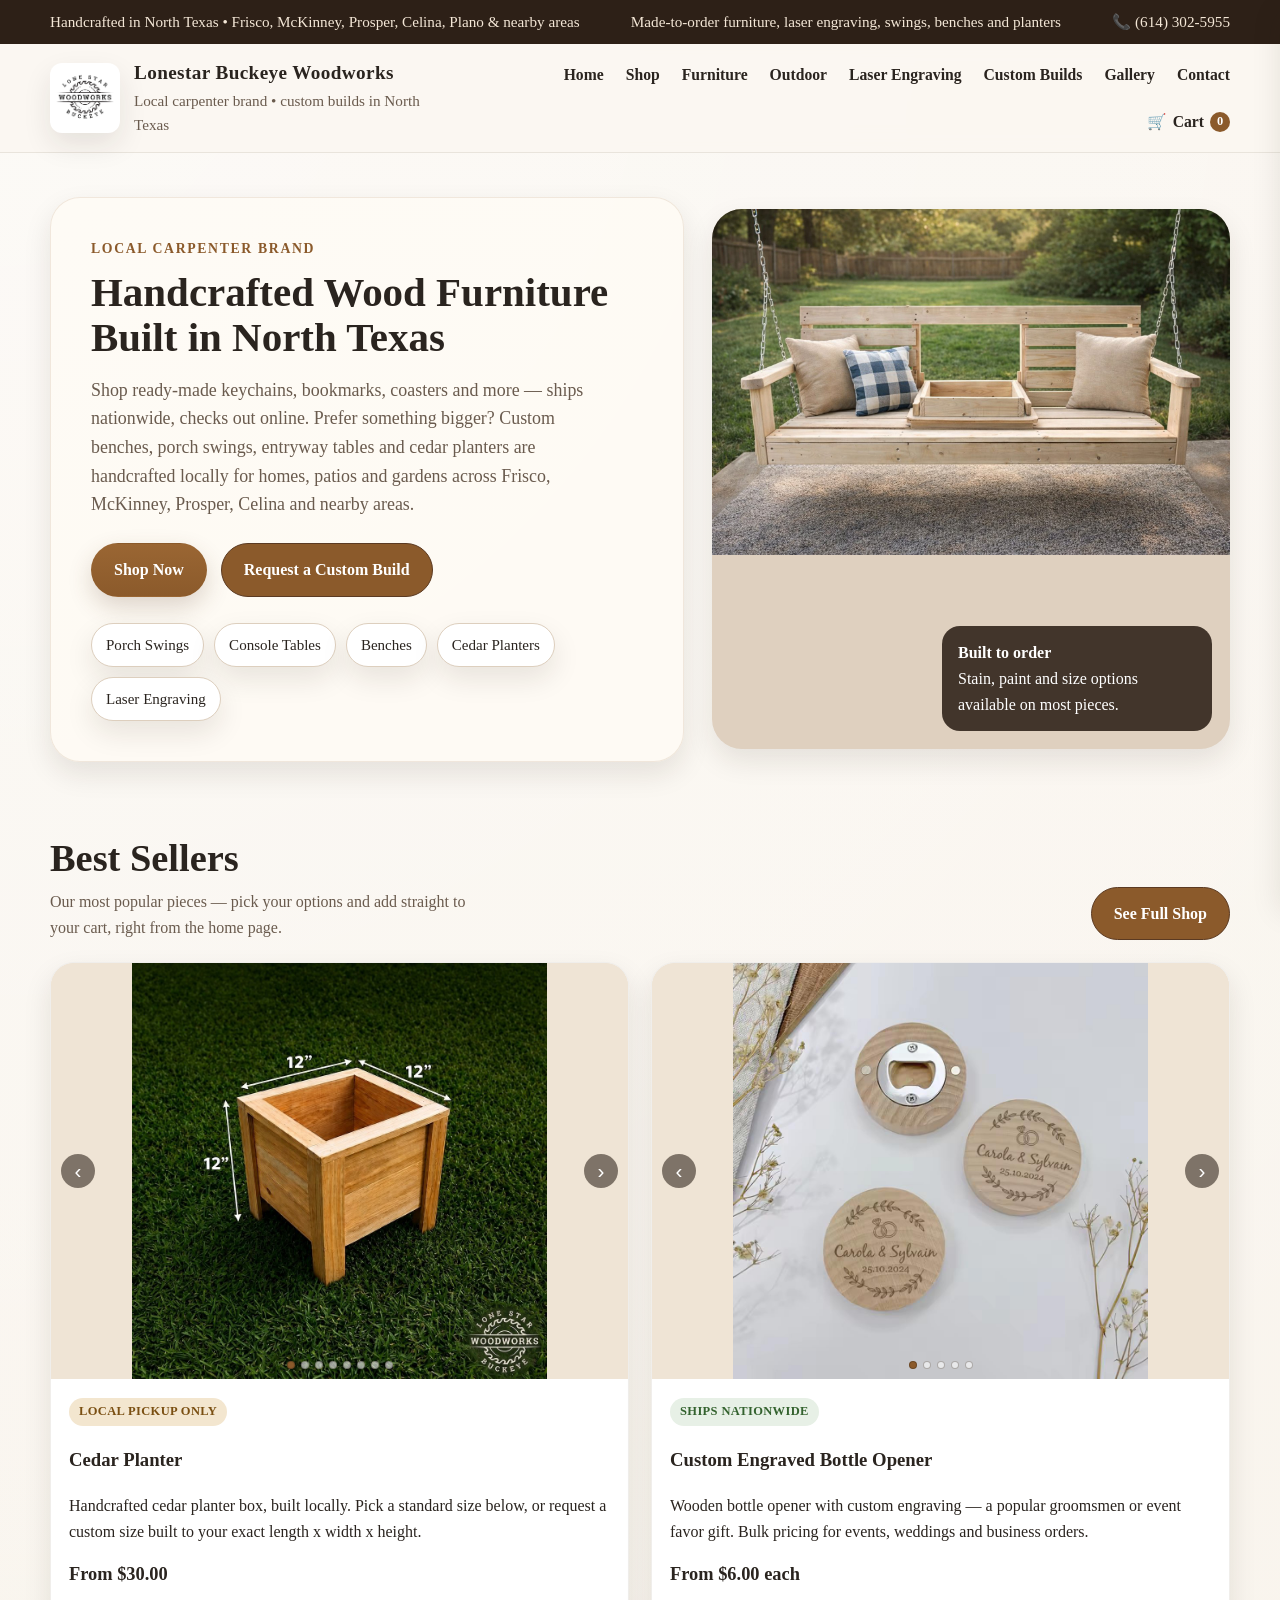
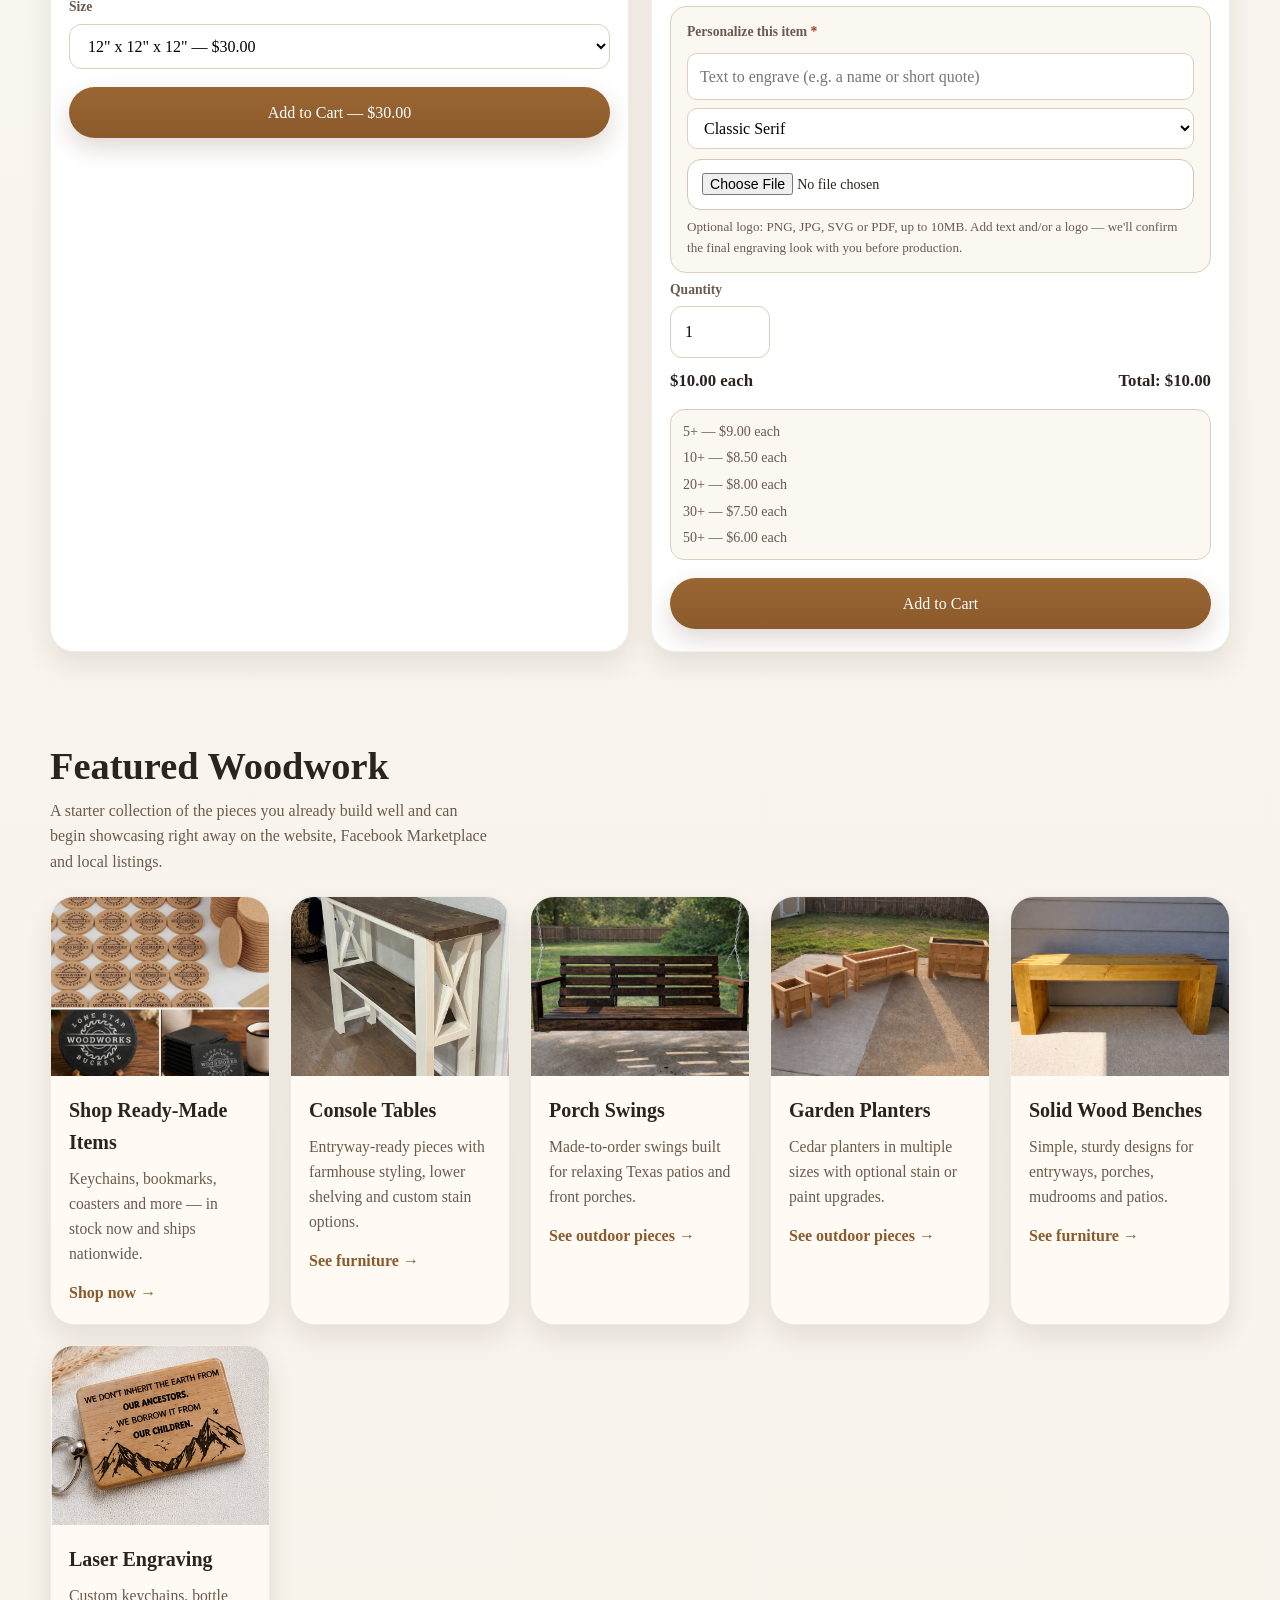
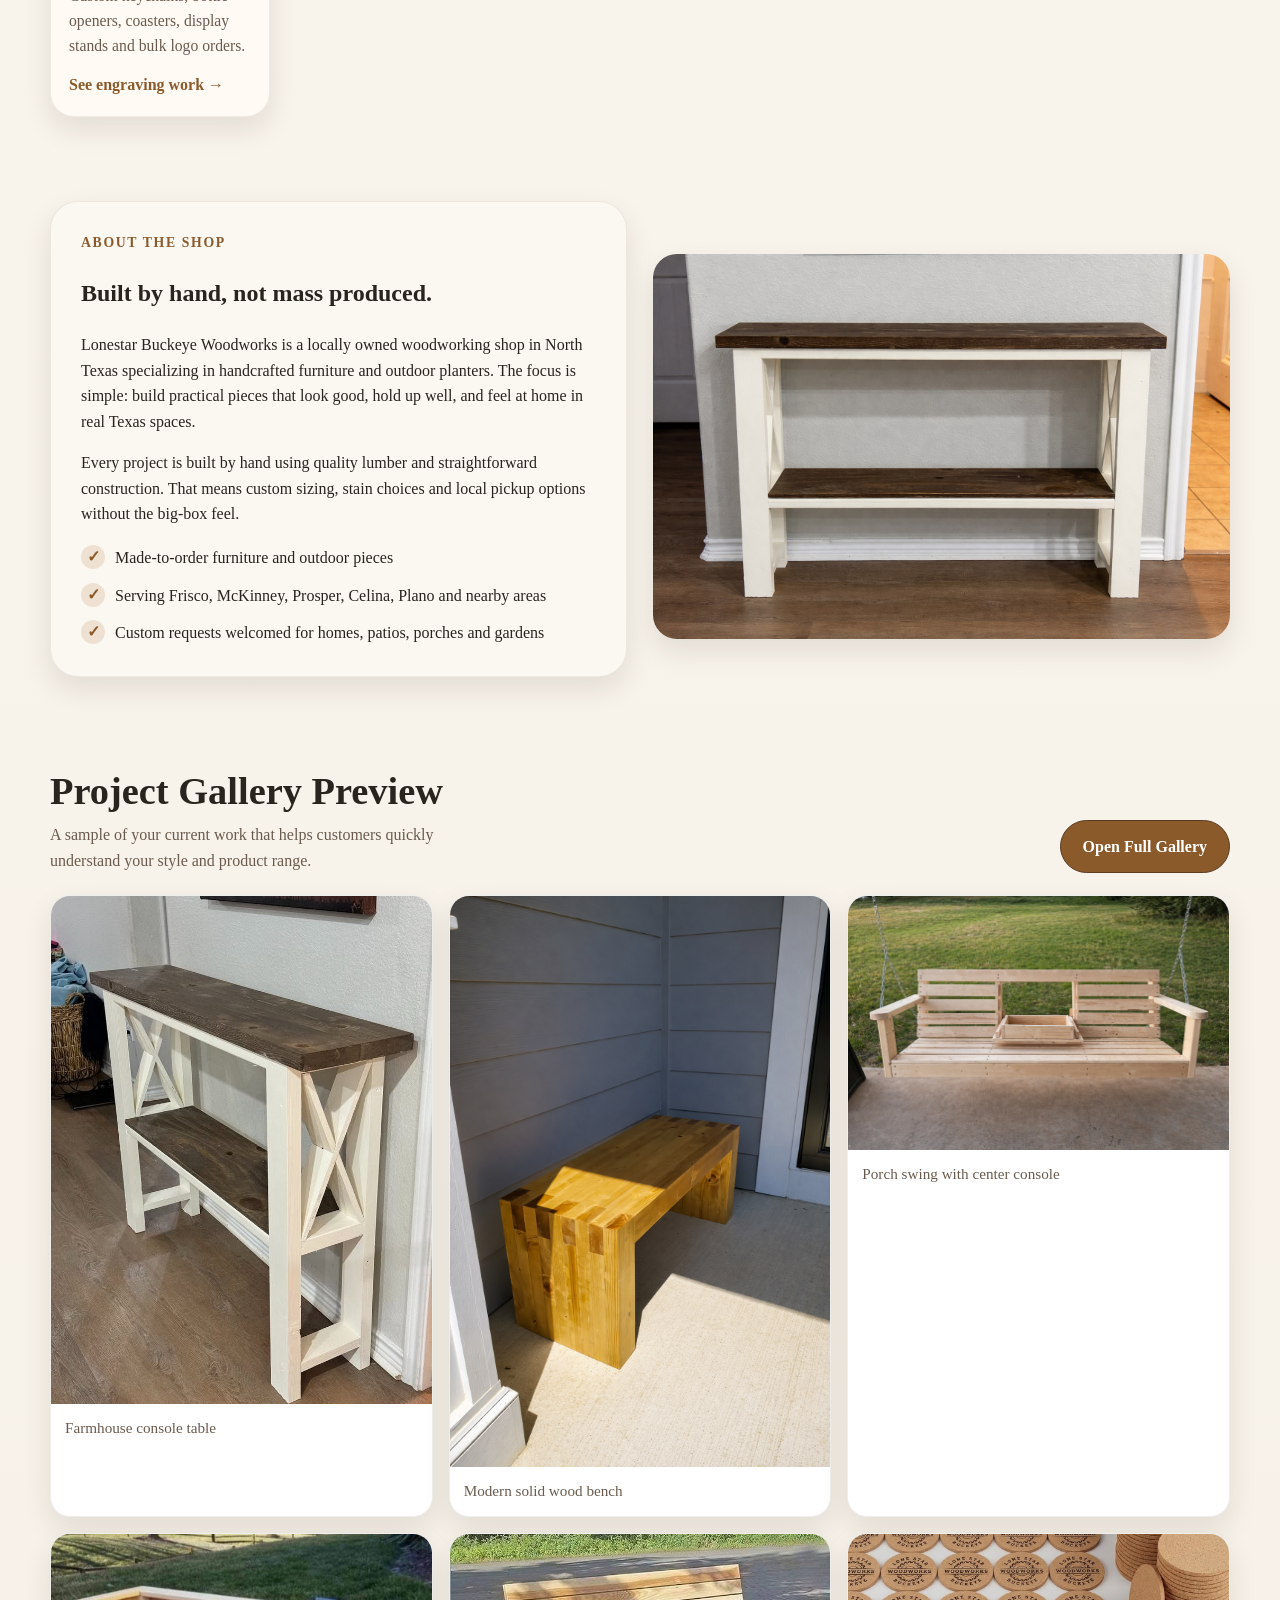
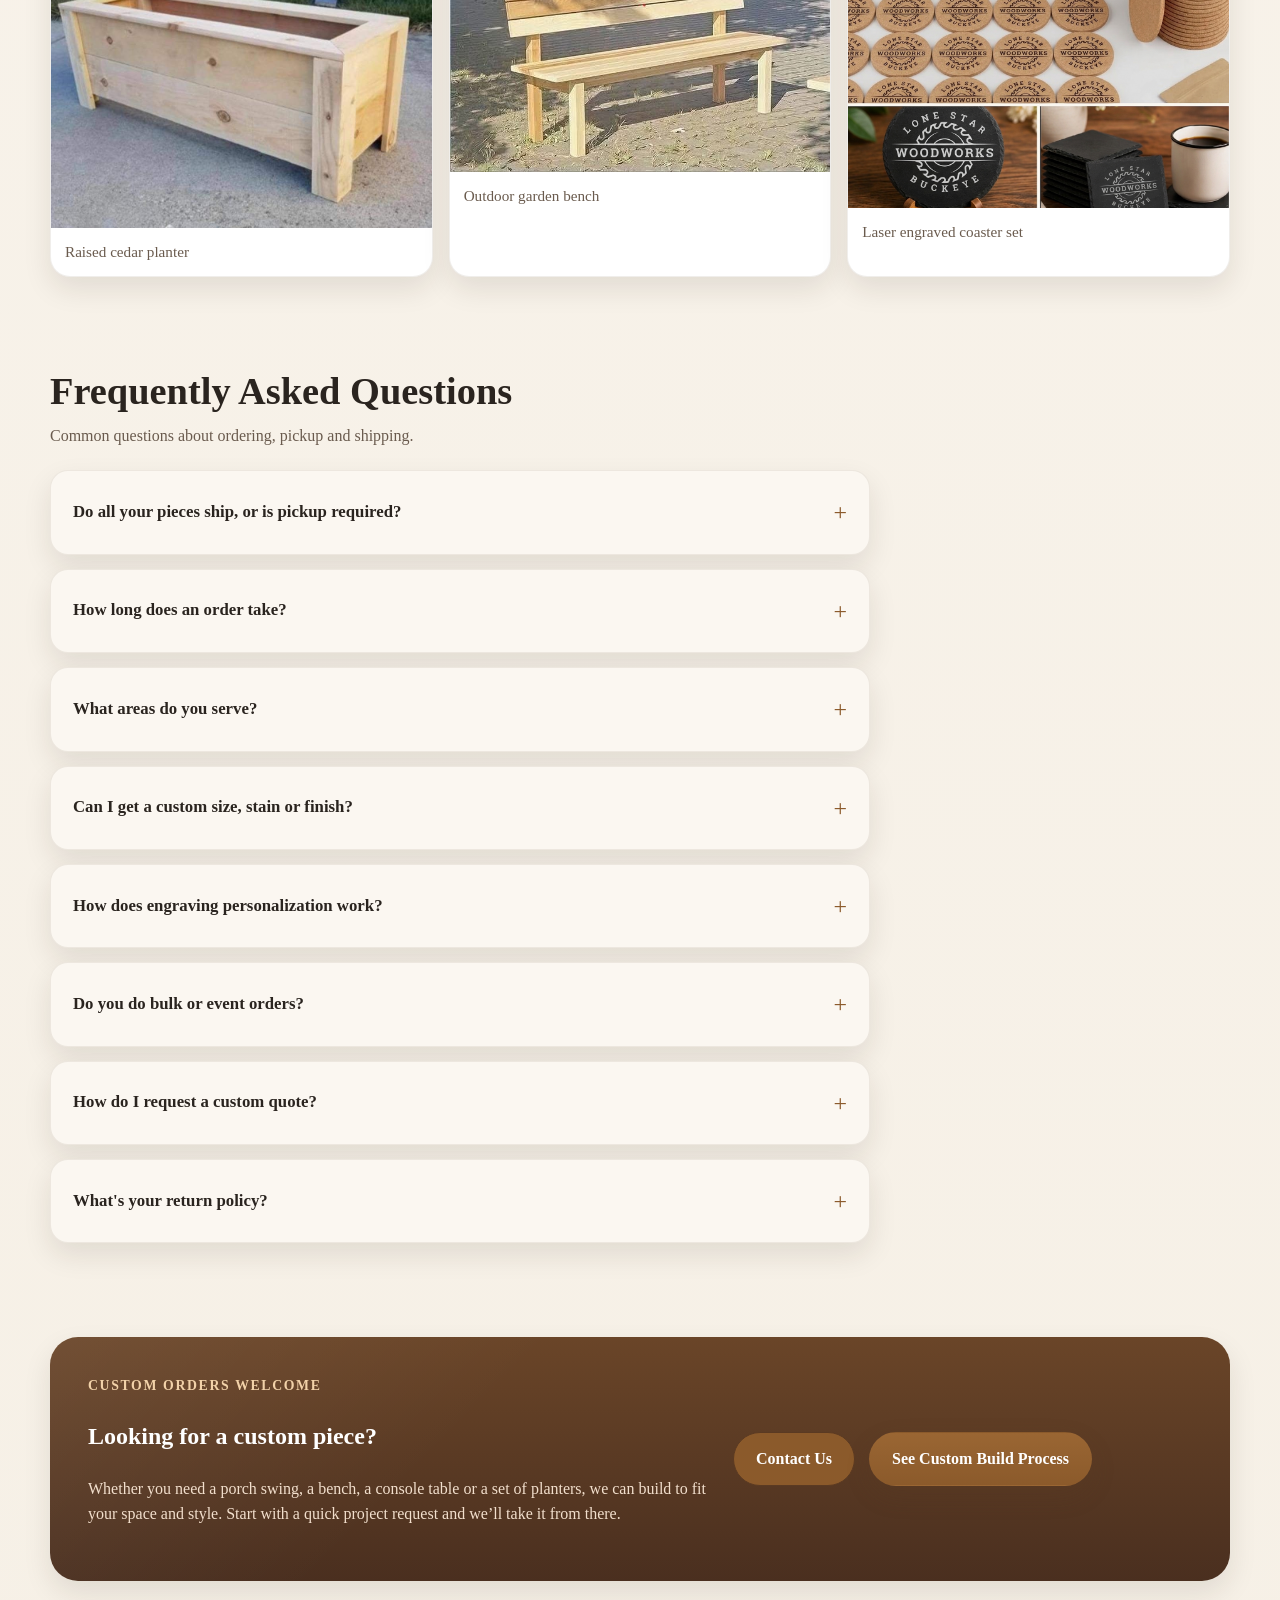
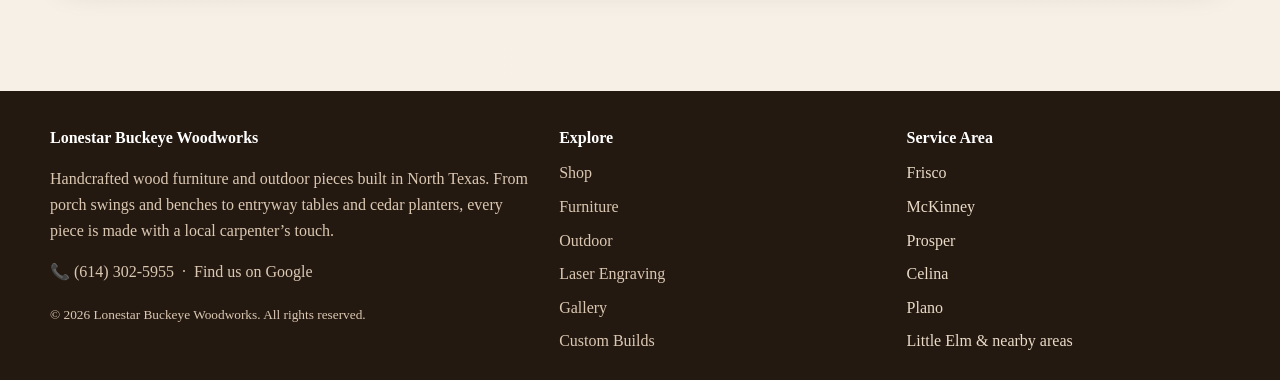
==== commit a2bad1e4: "Add turnaround time and satisfaction-guarantee FAQs Two new questions to the homepage FAQ (plus matc" ====
--- a/index.html
+++ b/index.html
@@ -57,6 +57,11 @@
       },
       {
         "@type": "Question",
+        "name": "How long does an order take?",
+        "acceptedAnswer": { "@type": "Answer", "text": "Most custom furniture and outdoor pieces — porch swings, benches, console tables, planters — take about 7-20 days depending on size and complexity. Most laser-engraved items are usually ready in 3-5 days. We'll confirm a specific timeline when you request a quote or place your order." }
+      },
+      {
+        "@type": "Question",
         "name": "What areas do you serve?",
         "acceptedAnswer": { "@type": "Answer", "text": "We're based in North Texas and regularly build for customers in Frisco, McKinney, Prosper, Celina, Plano, Little Elm and nearby areas. Enter your ZIP code at checkout on any pickup item to confirm you're in range." }
       },
@@ -79,6 +84,11 @@
         "@type": "Question",
         "name": "How do I request a custom quote?",
         "acceptedAnswer": { "@type": "Answer", "text": "Use the contact form to share your project type, approximate size, finish preferences and any inspiration photos or sketches — we'll follow up to talk through options, timing and pricing." }
+      },
+      {
+        "@type": "Question",
+        "name": "What's your return policy?",
+        "acceptedAnswer": { "@type": "Answer", "text": "Because every piece is custom-built to order, we don't accept general returns or refunds. That said, if you're truly unsatisfied with anything, we want to make it right — for laser-engraved items, email us at <a href=\"mailto:info.lonestarbuckeye@gmail.com\">info.lonestarbuckeye@gmail.com</a> and we'll work with you directly; for larger custom furniture and outdoor orders, we'll fix whatever the issue is." }
       }
     ]
   }
@@ -281,6 +291,10 @@
           <p>Small engraved goods — keychains, bookmarks, coasters, bottle openers and cutting boards — ship anywhere in the US. Furniture and outdoor pieces like porch swings, benches, console tables and cedar planters are built locally and available for local pickup only, within about 50 miles of McKinney, TX.</p>
         </details>
         <details class="faq-item">
+          <summary>How long does an order take?</summary>
+          <p>Most custom furniture and outdoor pieces — porch swings, benches, console tables, planters — take about 7-20 days depending on size and complexity. Most laser-engraved items are usually ready in 3-5 days. We'll confirm a specific timeline when you request a quote or place your order.</p>
+        </details>
+        <details class="faq-item">
           <summary>What areas do you serve?</summary>
           <p>We're based in North Texas and regularly build for customers in Frisco, McKinney, Prosper, Celina, Plano, Little Elm and nearby areas. Enter your ZIP code at checkout on any pickup item to confirm you're in range.</p>
         </details>
@@ -299,6 +313,10 @@
         <details class="faq-item">
           <summary>How do I request a custom quote?</summary>
           <p>Use the contact form to share your project type, approximate size, finish preferences and any inspiration photos or sketches — we'll follow up to talk through options, timing and pricing.</p>
+        </details>
+        <details class="faq-item">
+          <summary>What's your return policy?</summary>
+          <p>Because every piece is custom-built to order, we don't accept general returns or refunds. That said, if you're truly unsatisfied with anything, we want to make it right — for laser-engraved items, email us at <a href="mailto:info.lonestarbuckeye@gmail.com">info.lonestarbuckeye@gmail.com</a> and we'll work with you directly; for larger custom furniture and outdoor orders, we'll fix whatever the issue is.</p>
         </details>
       </div>
     </div>
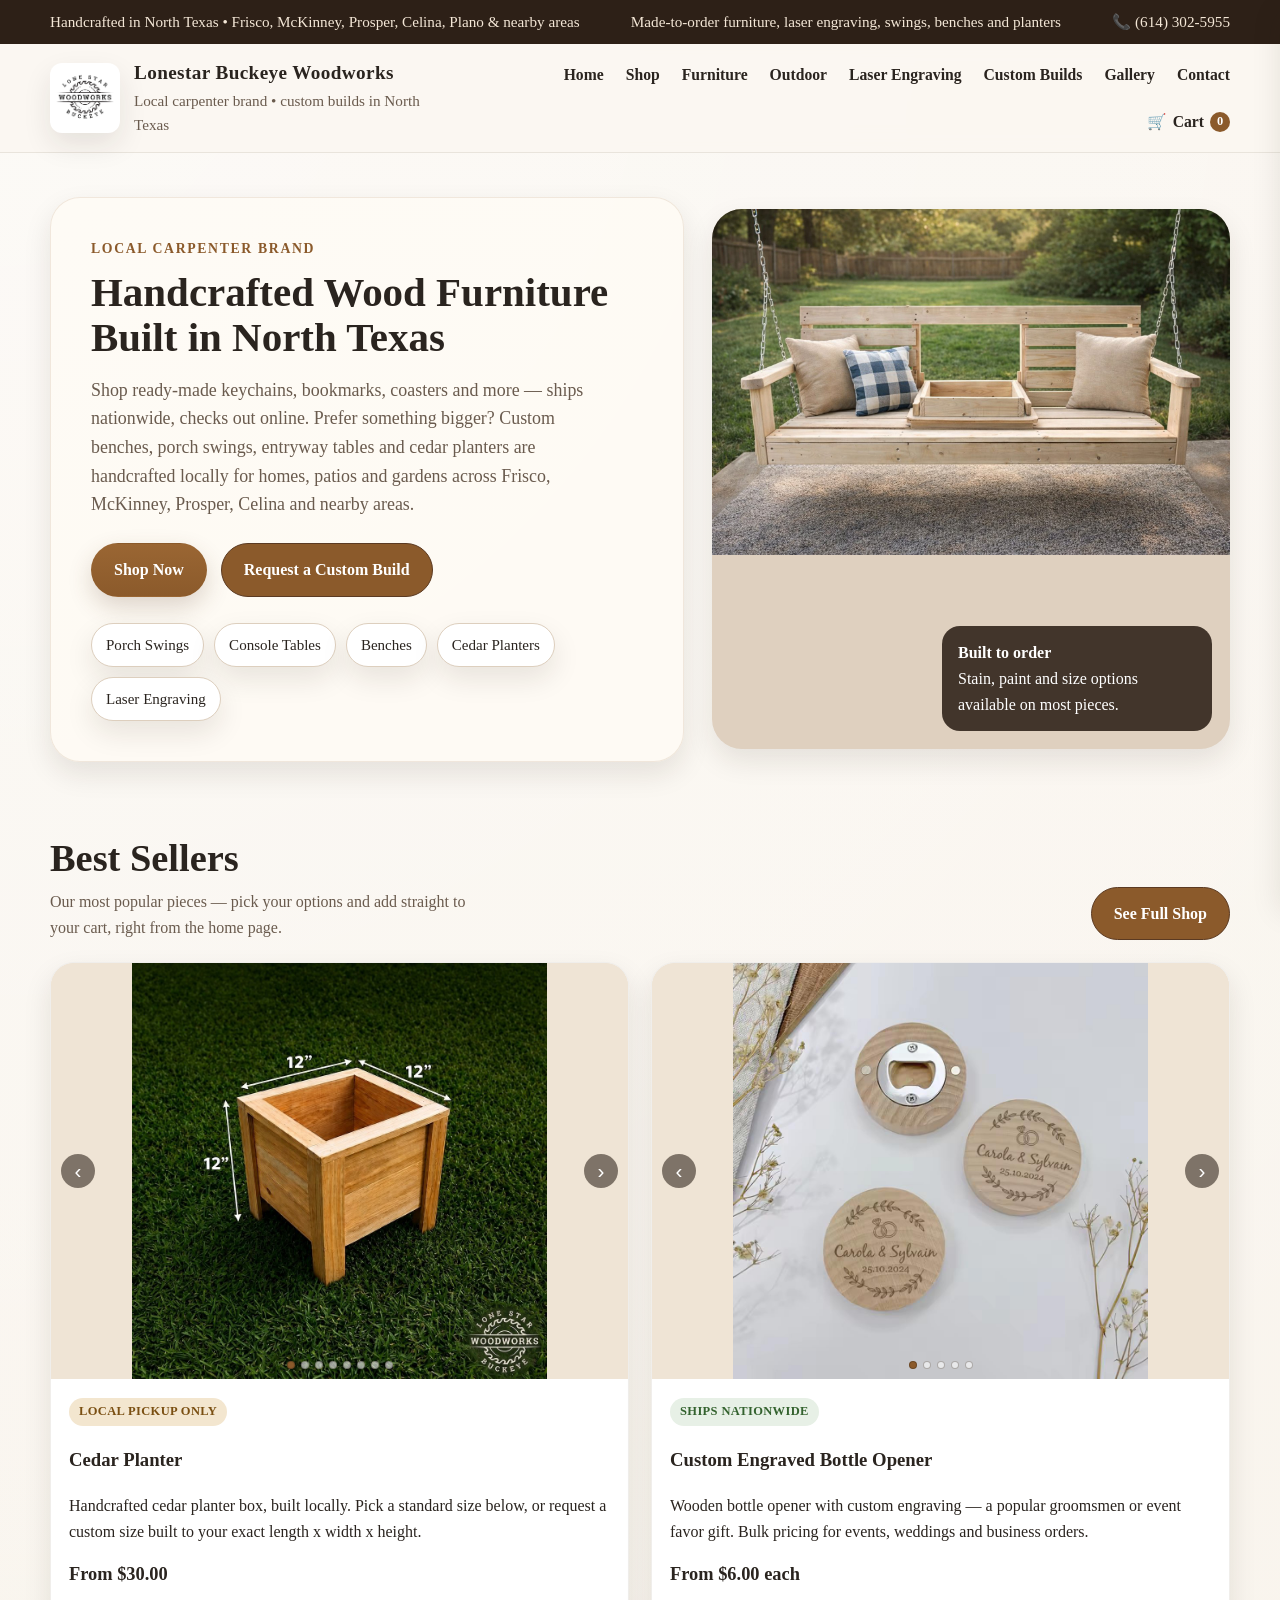
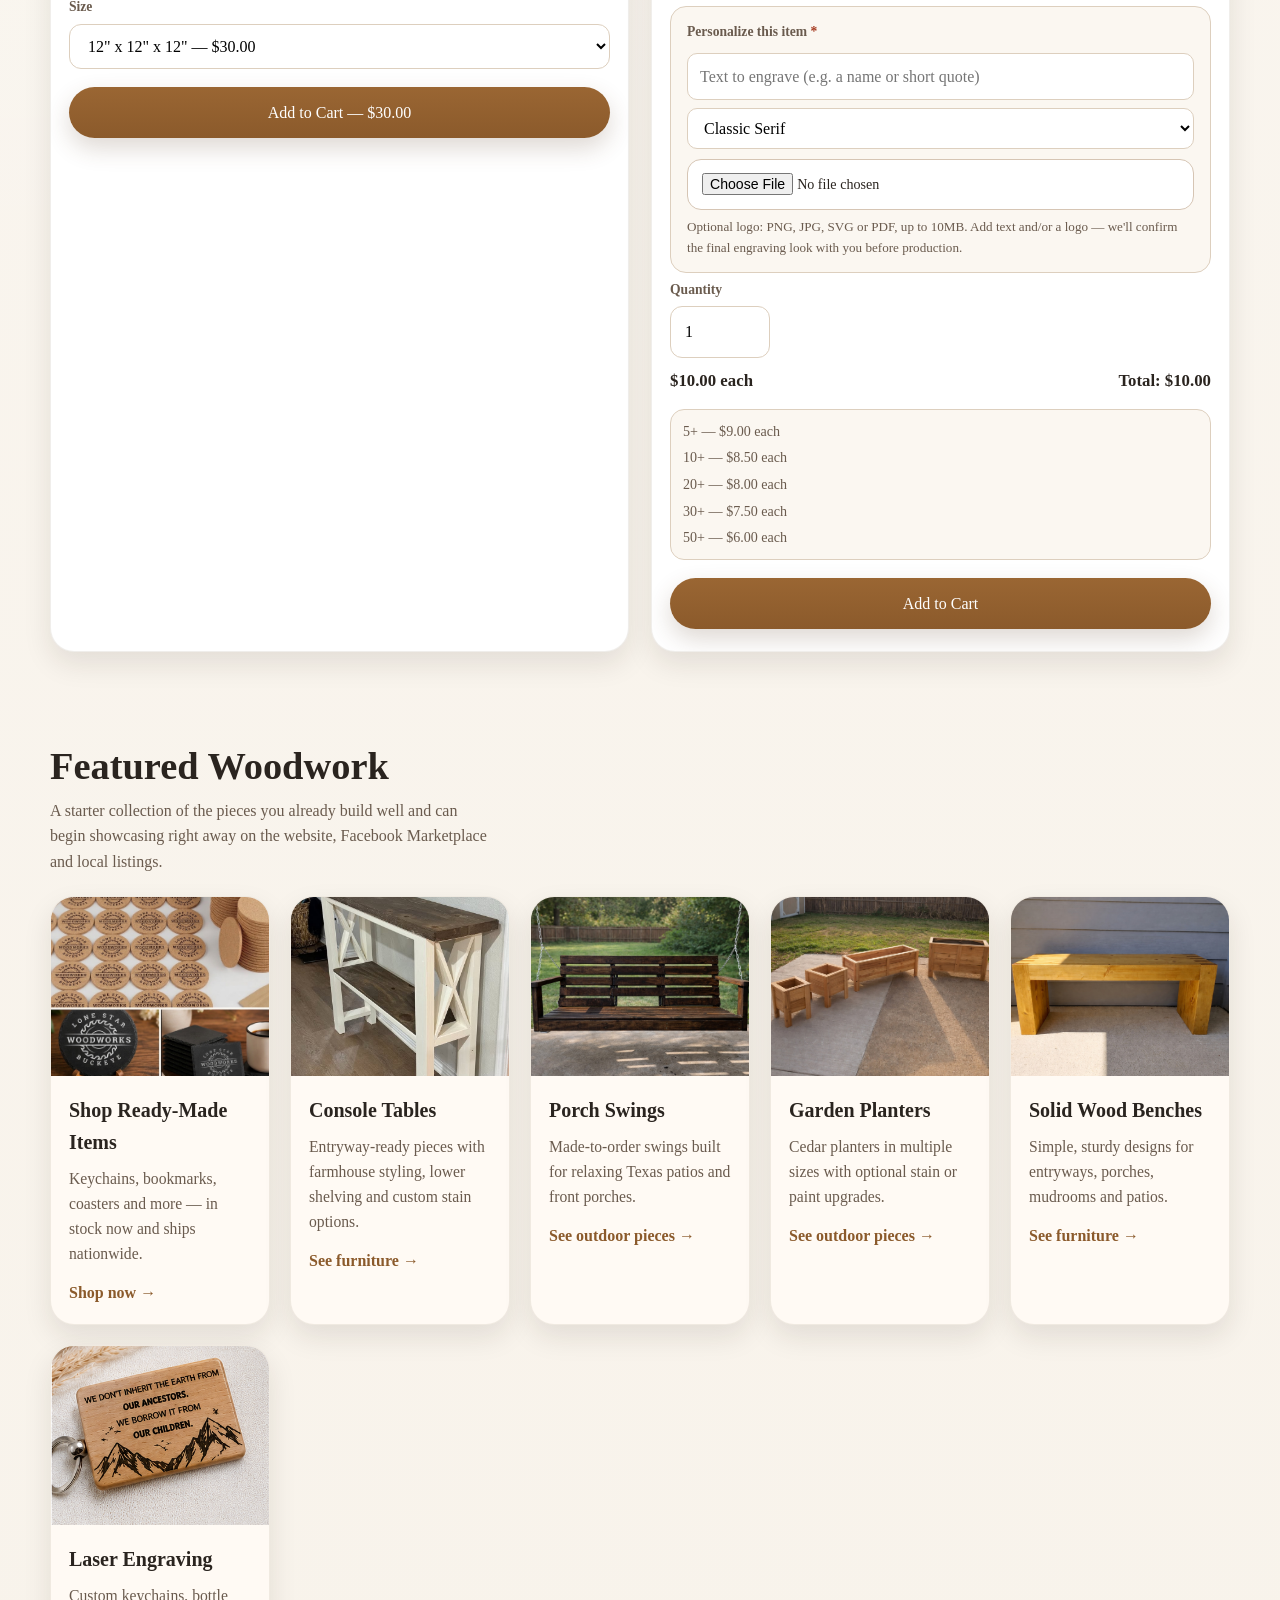
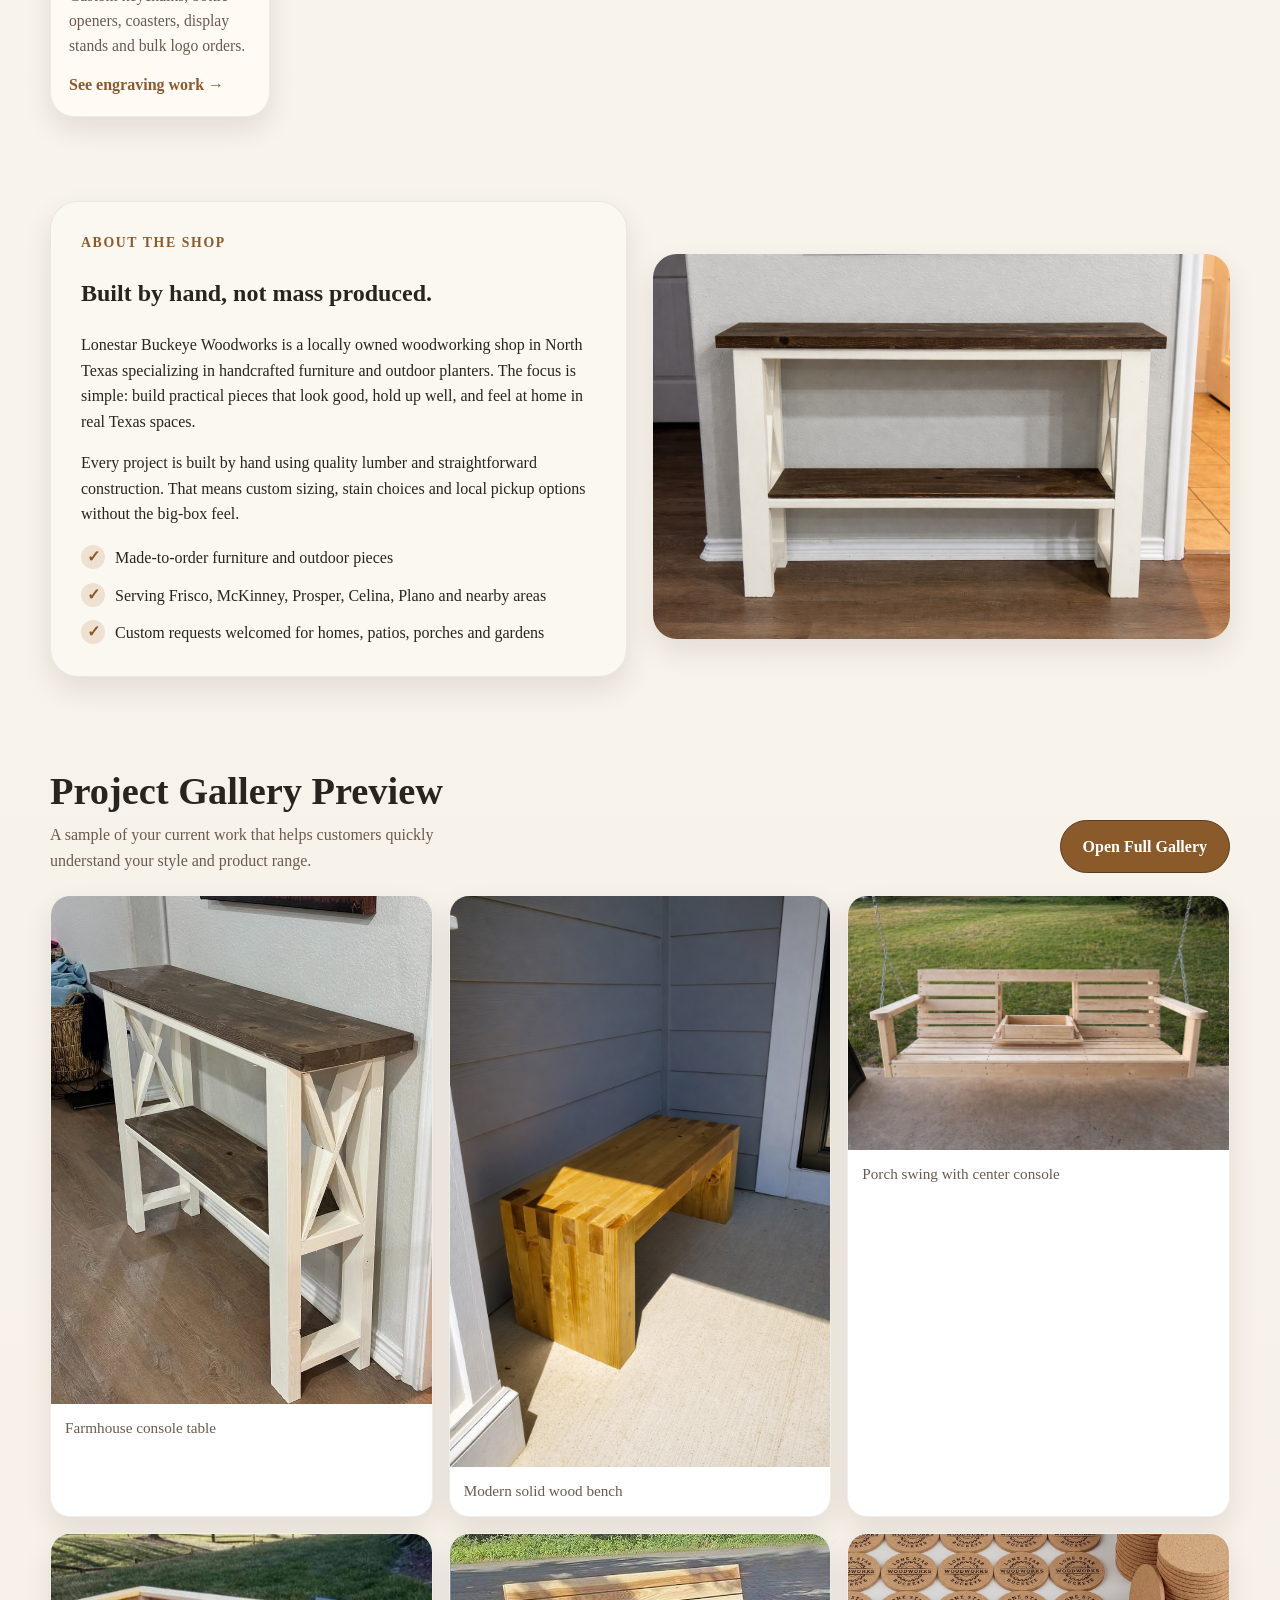
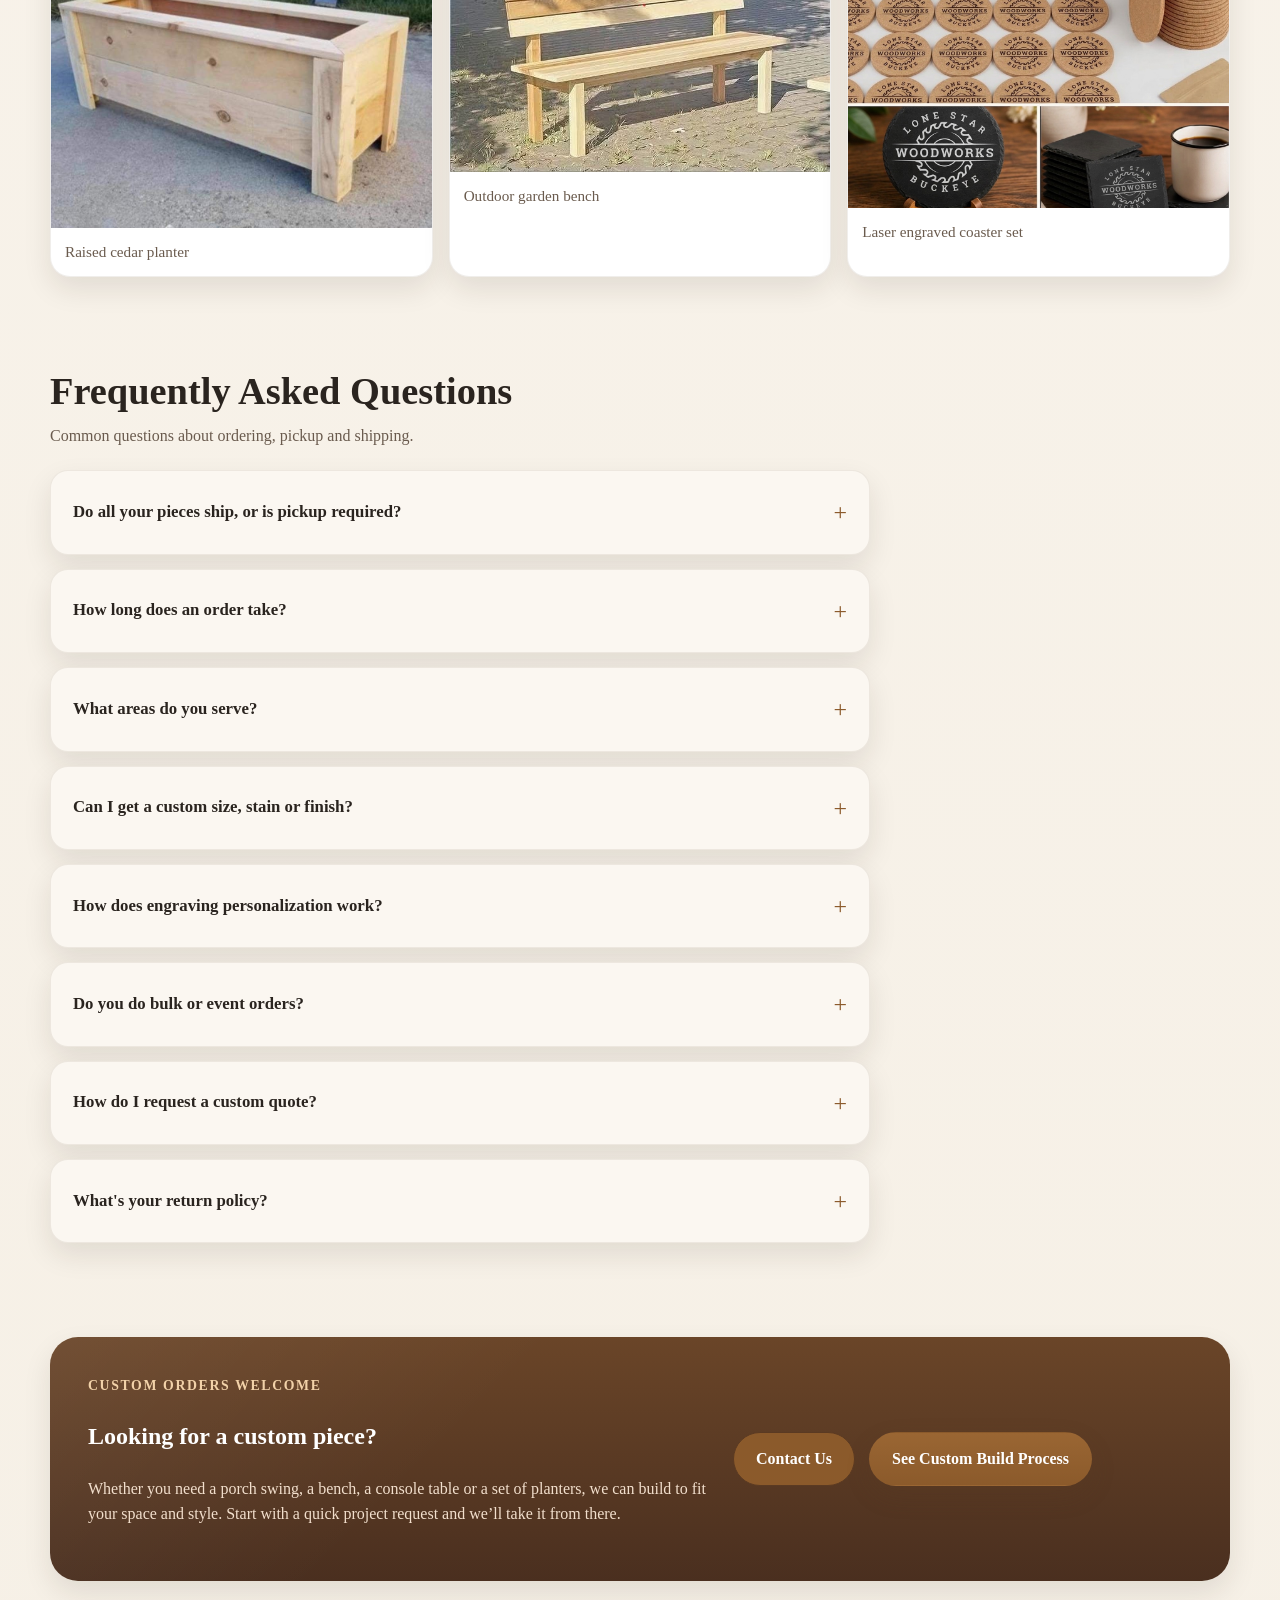
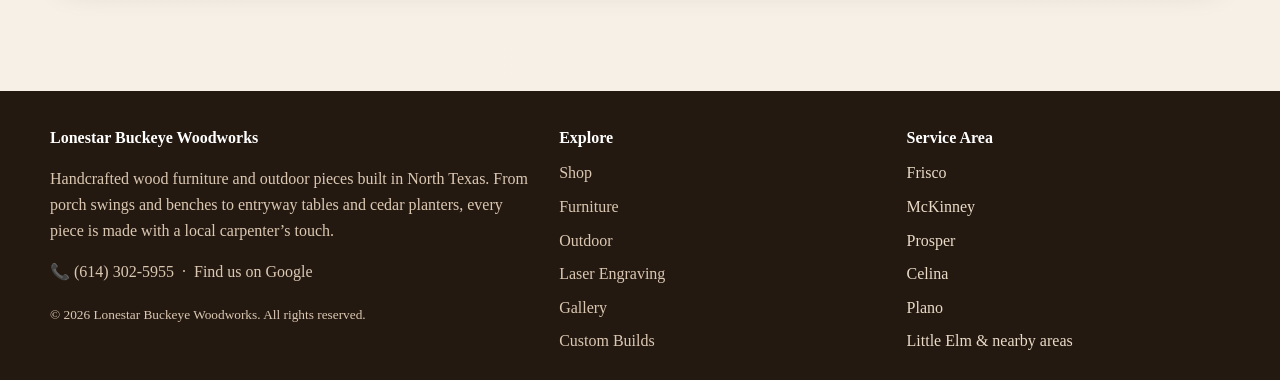
==== commit 8c38bbd1: "Add BreadcrumbList schema and fix LCP priority hints Added BreadcrumbList JSON-LD (Home > Page) to a" ====
--- a/index.html
+++ b/index.html
@@ -7,6 +7,7 @@
   <meta name="description" content="Handcrafted wood furniture in Frisco, Texas. Porch swings, benches, console tables and cedar planters built locally in North Texas.">
   <link rel="icon" href="images/logo.png">
   <link rel="canonical" href="https://lonestarbuckeyes.com/">
+  <link rel="preload" as="image" href="images/hero-swing.jpg" fetchpriority="high">
   <meta property="og:type" content="website">
   <meta property="og:site_name" content="Lonestar Buckeye Woodworks">
   <meta property="og:title" content="Lonestar Buckeye Woodworks | Handcrafted Wood Furniture in North Texas">
@@ -148,7 +149,7 @@
         </div>
       </div>
       <div class="hero-photo">
-        <img src="images/hero-swing.jpg" width="1536" height="1024" alt="Handcrafted porch swing by Lonestar Buckeye Woodworks">
+        <img src="images/hero-swing.jpg" width="1536" height="1024" alt="Handcrafted porch swing by Lonestar Buckeye Woodworks" fetchpriority="high">
         <div class="hero-badge">
           <strong>Built to order</strong>
           Stain, paint and size options available on most pieces.
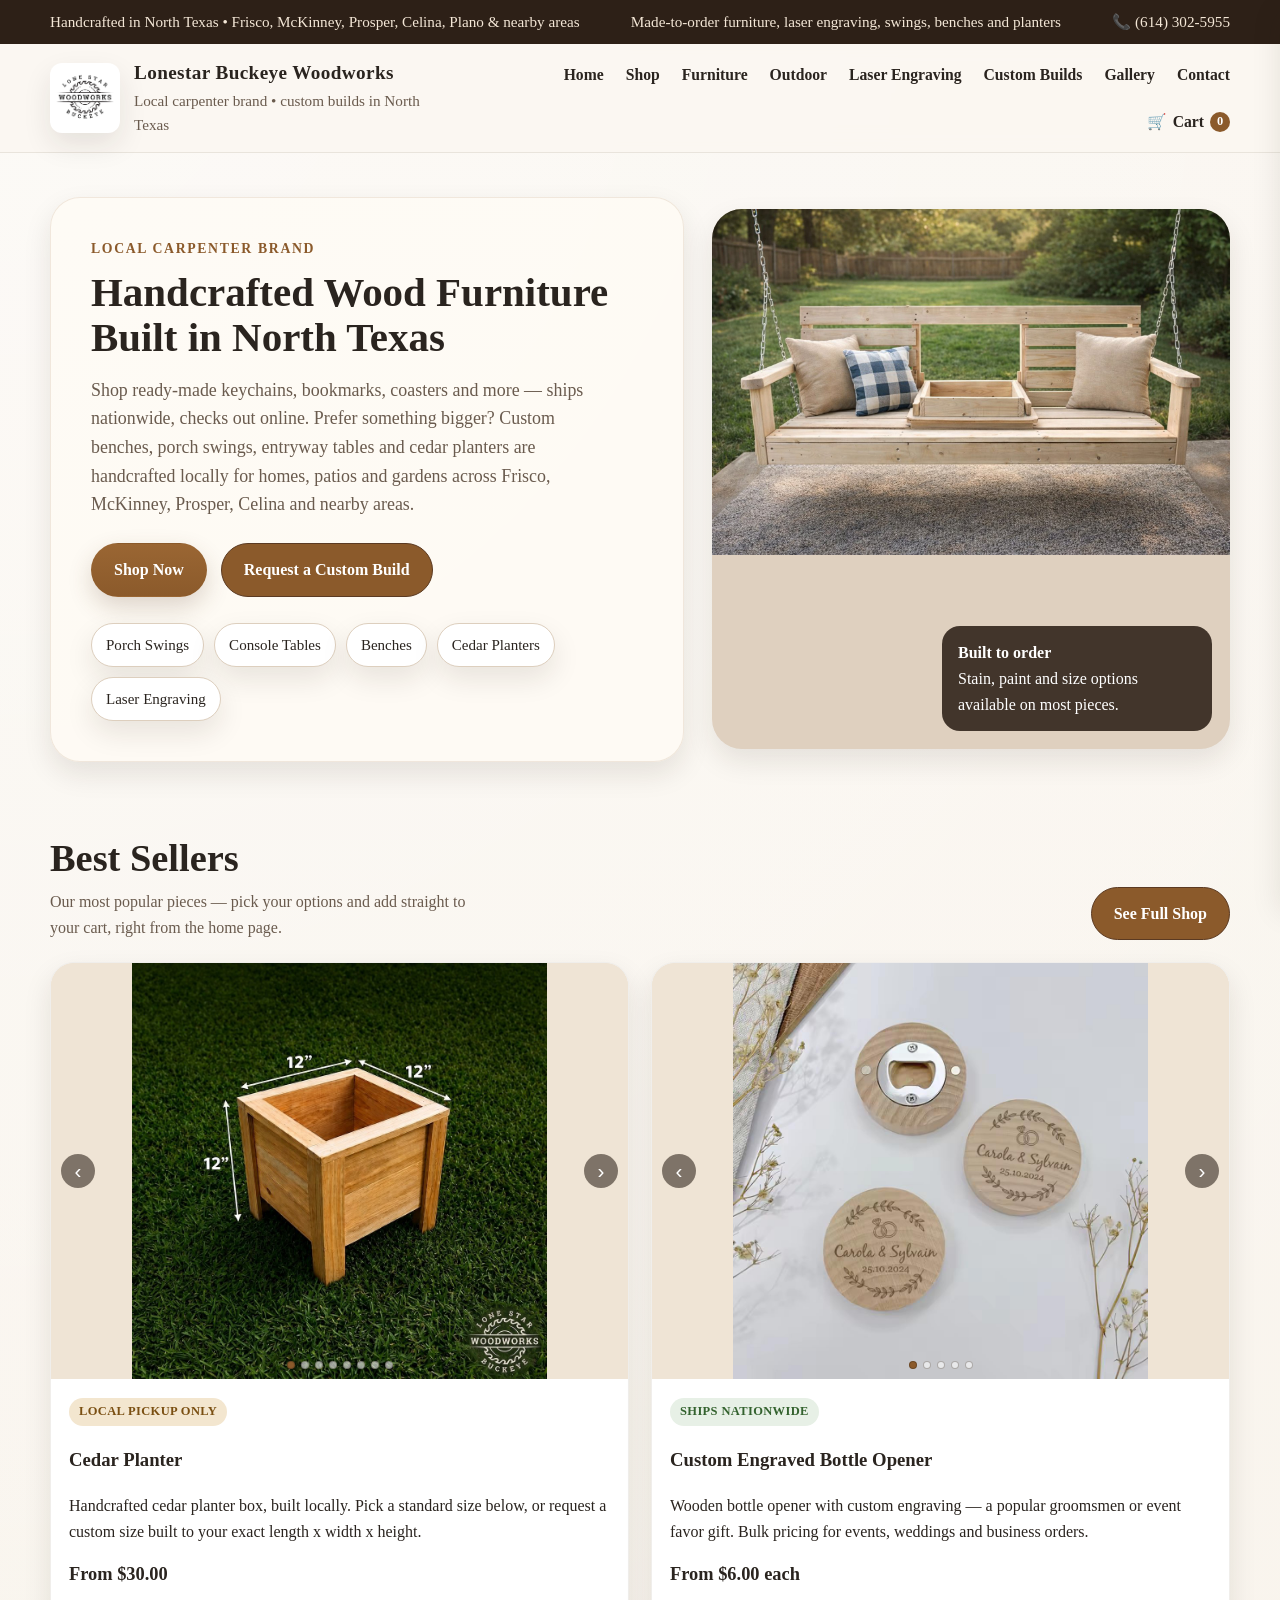
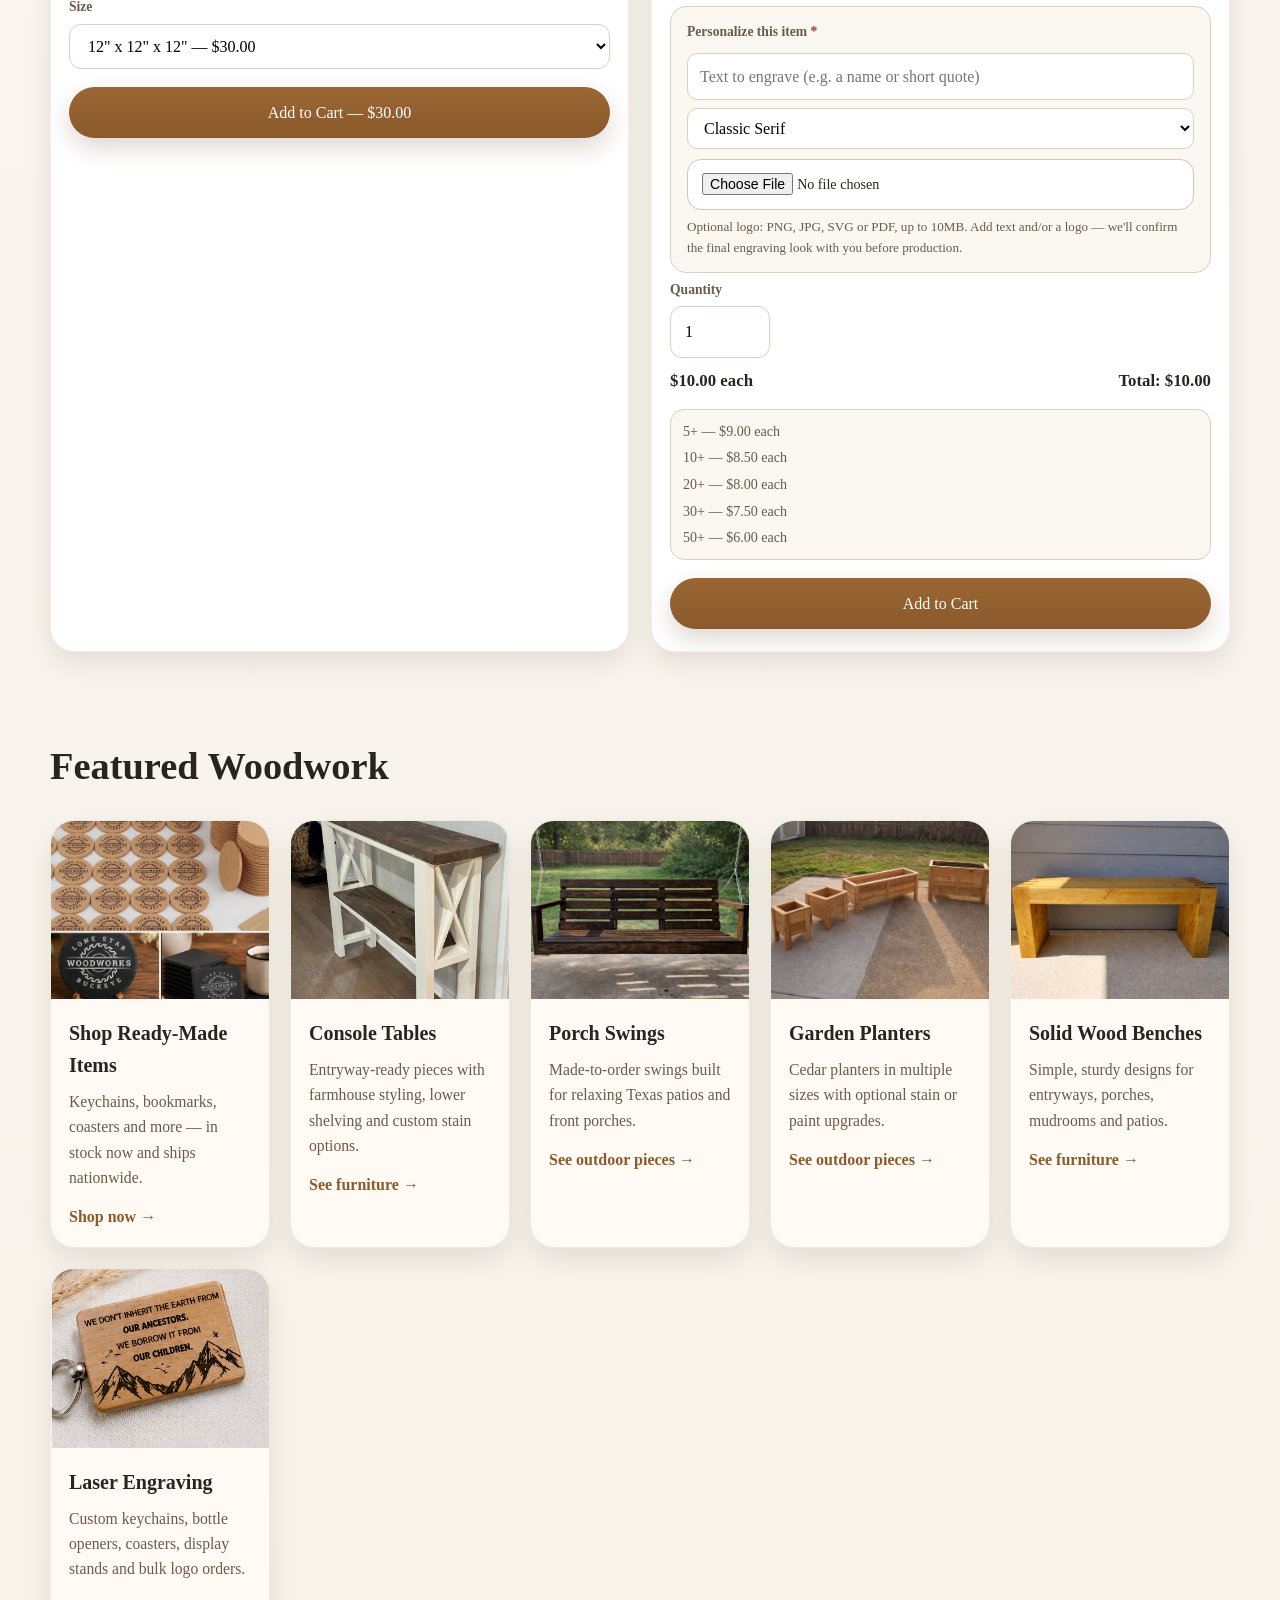
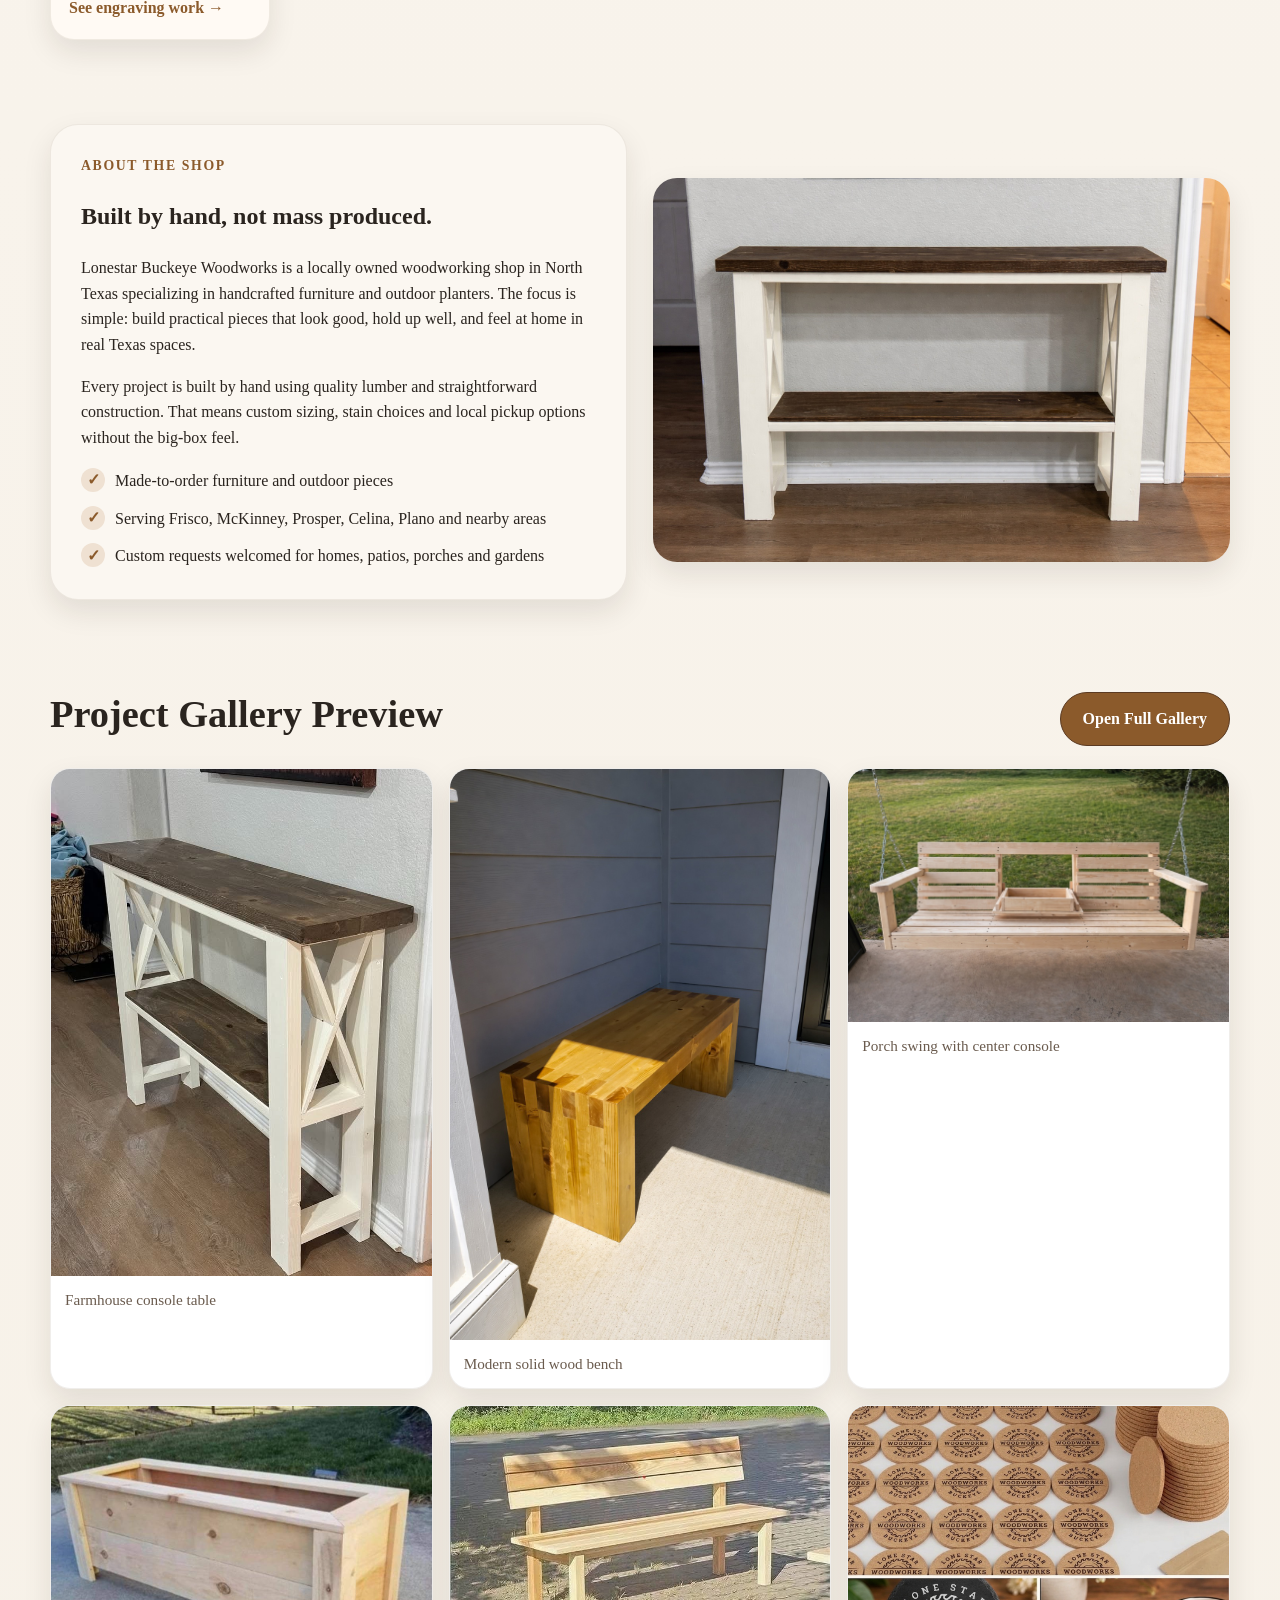
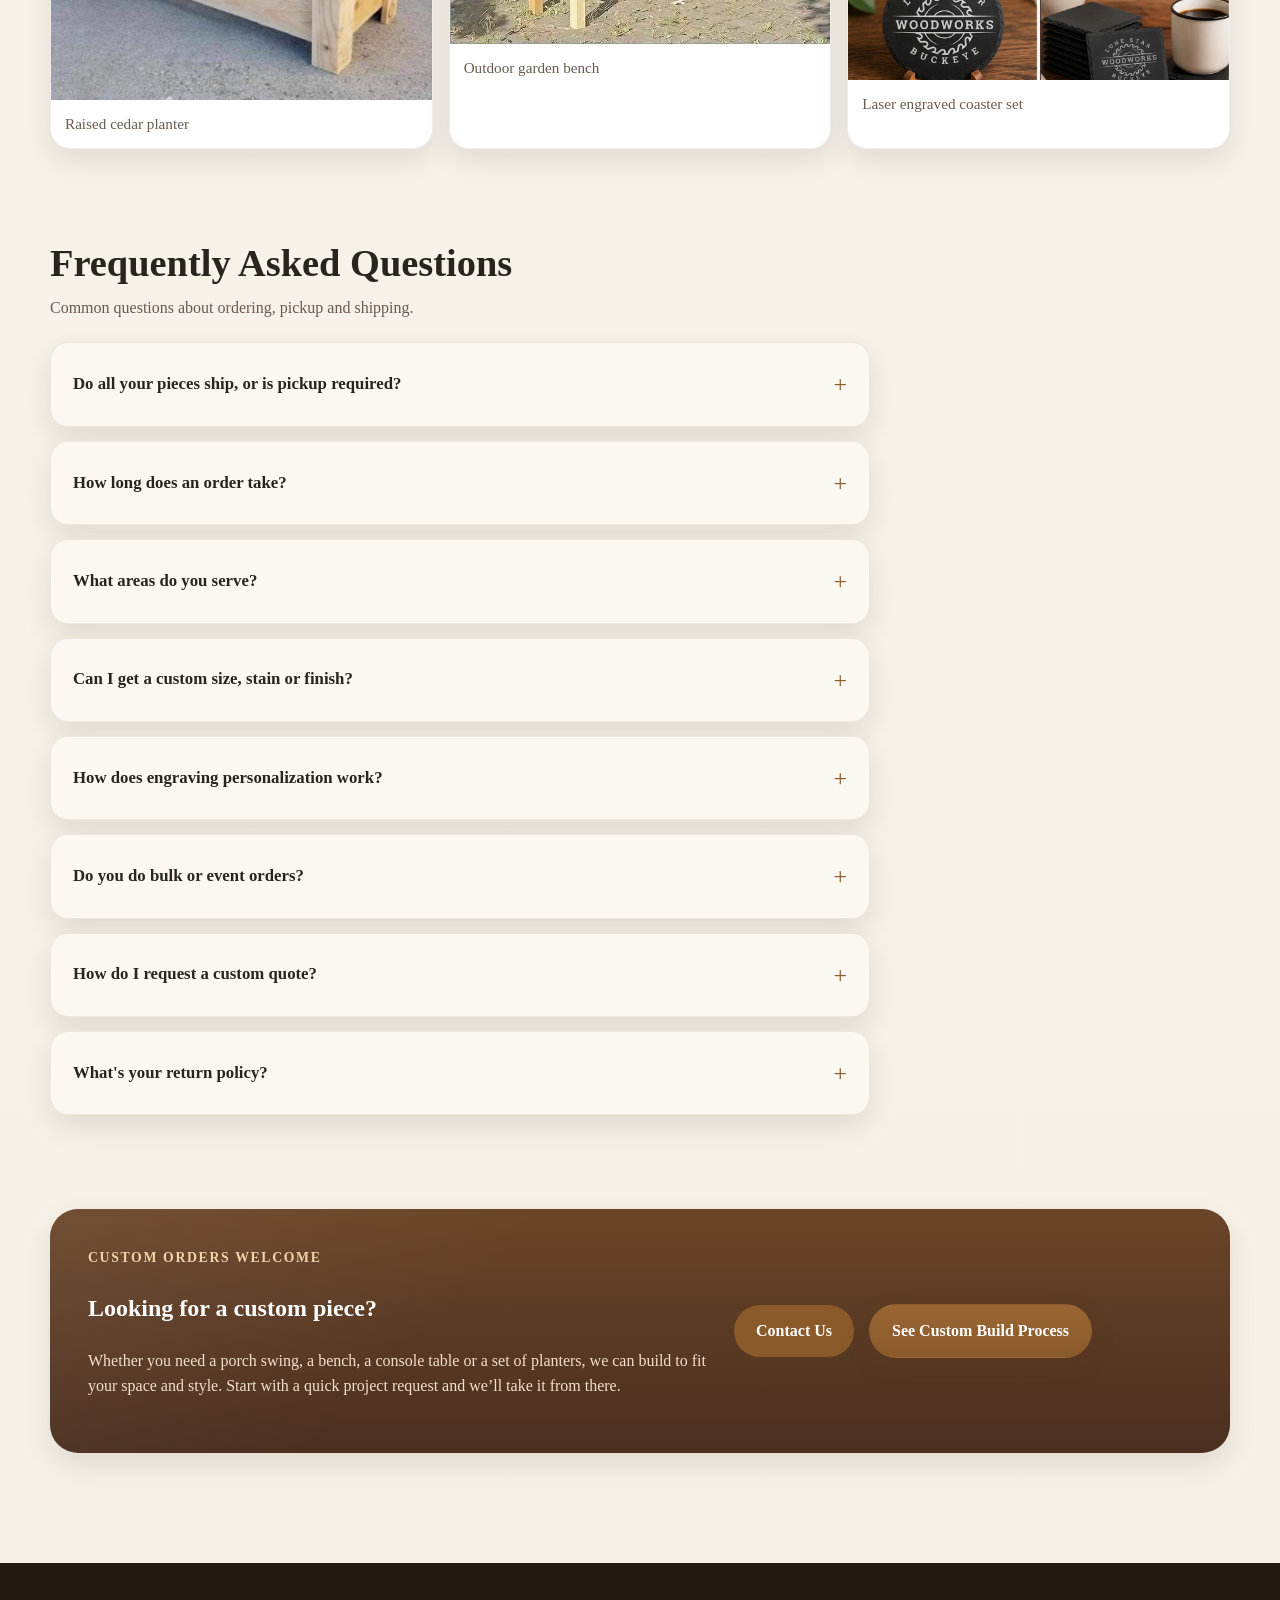
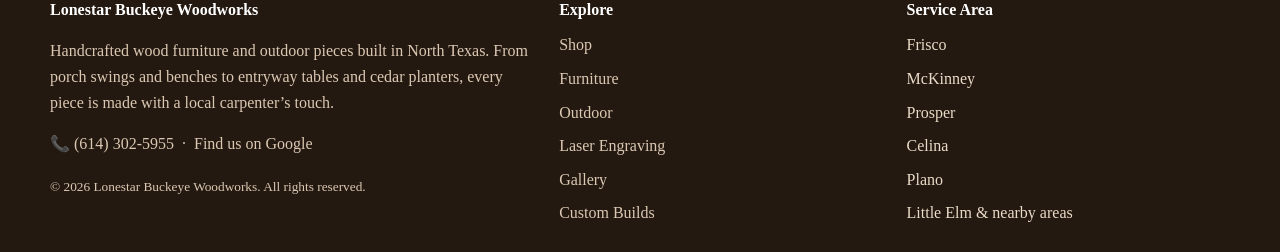
==== commit a57d2d1f: "Remove descriptions from featured sections Removed introductory paragraphs from Featured Woodwork an" ====
--- a/index.html
+++ b/index.html
@@ -176,7 +176,6 @@
       <div class="section-title">
         <div>
           <h2>Featured Woodwork</h2>
-          <p>A starter collection of the pieces you already build well and can begin showcasing right away on the website, Facebook Marketplace and local listings.</p>
         </div>
       </div>
 
@@ -262,7 +261,6 @@
       <div class="section-title">
         <div>
           <h2>Project Gallery Preview</h2>
-          <p>A sample of your current work that helps customers quickly understand your style and product range.</p>
         </div>
         <a class="btn btn-secondary" href="gallery.html">Open Full Gallery</a>
       </div>
--- a/style.css
+++ b/style.css
@@ -183,6 +183,7 @@
 .page-hero h1{margin:.2rem 0 .8rem; font-size:clamp(2rem, 3vw, 3.4rem)}
 .page-hero p{color:var(--muted)}
 .product-grid{display:grid; grid-template-columns:repeat(2,1fr); gap:22px}
+.product-grid.single{grid-template-columns:1fr; max-width:577px; margin:0 auto}
 .product{
   background:#fff; border:1px solid rgba(107,88,66,.1); border-radius:24px; overflow:hidden; box-shadow:var(--shadow)
 }
